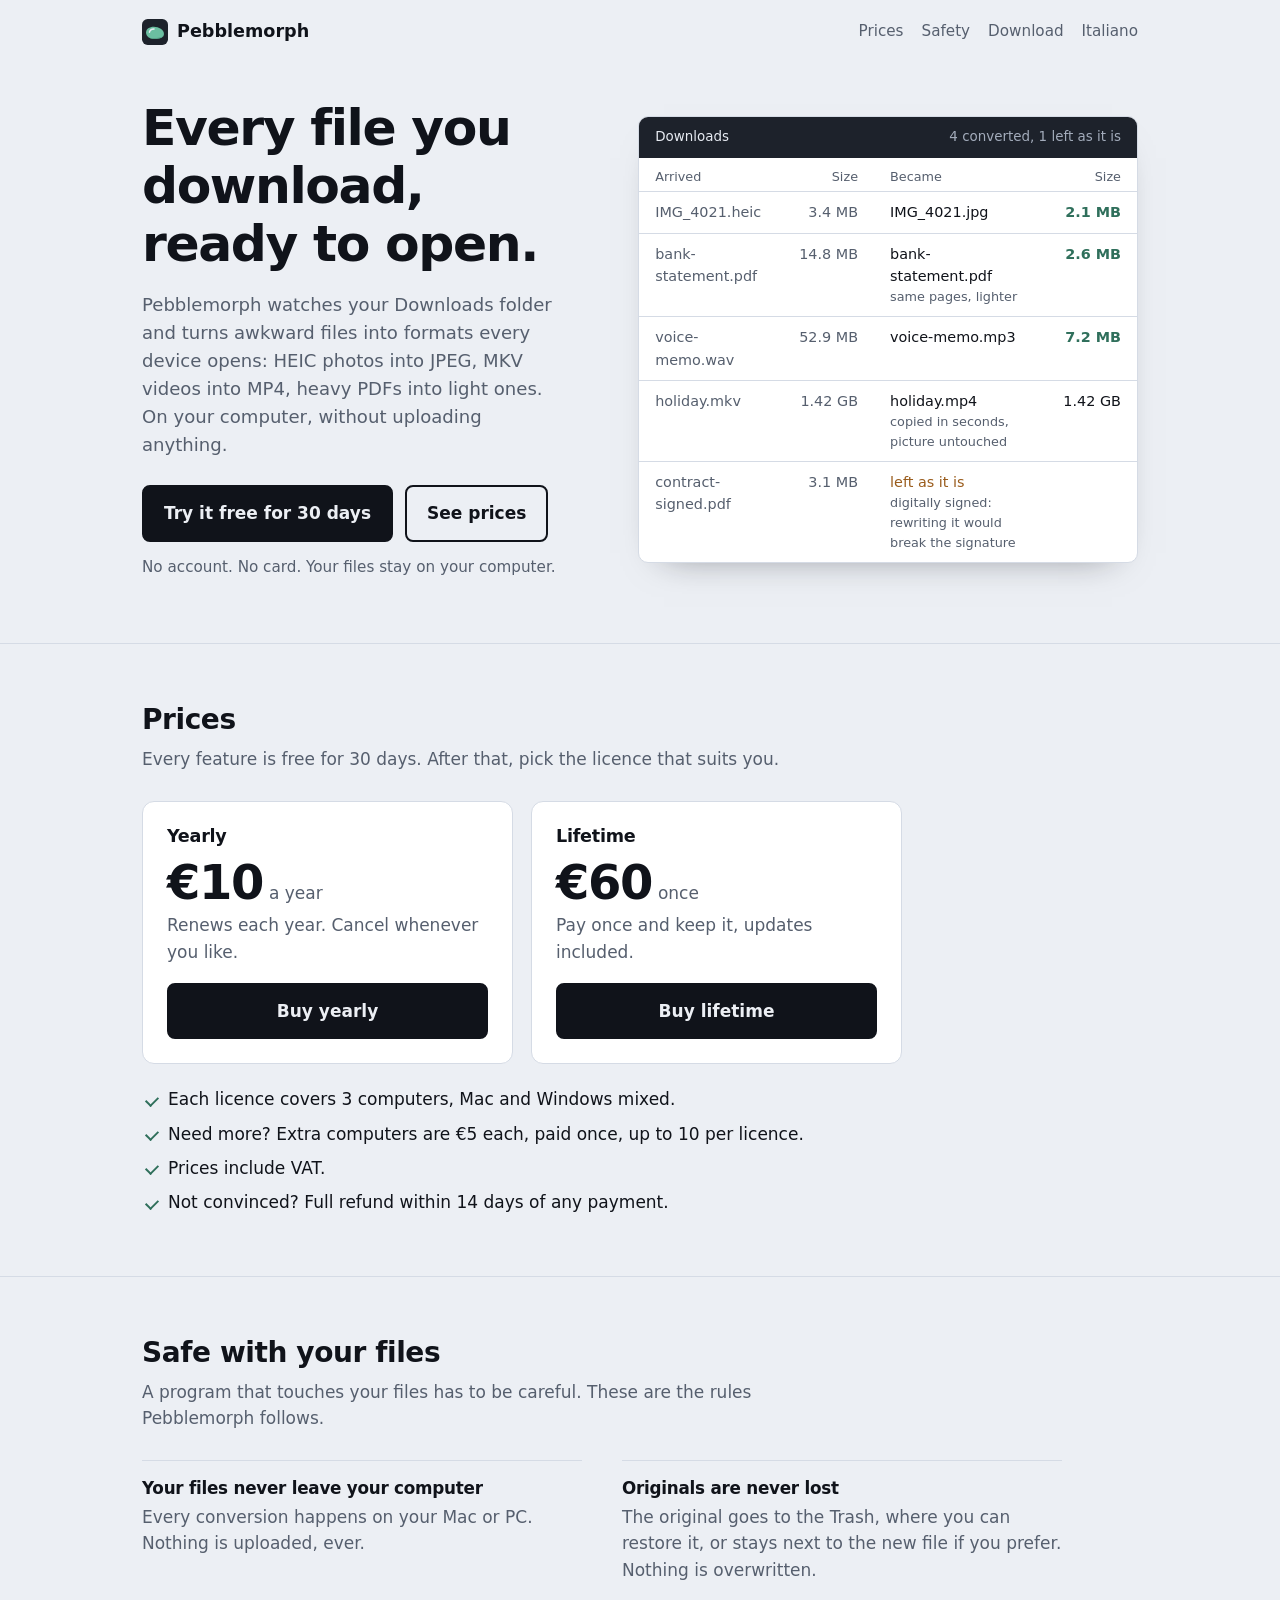
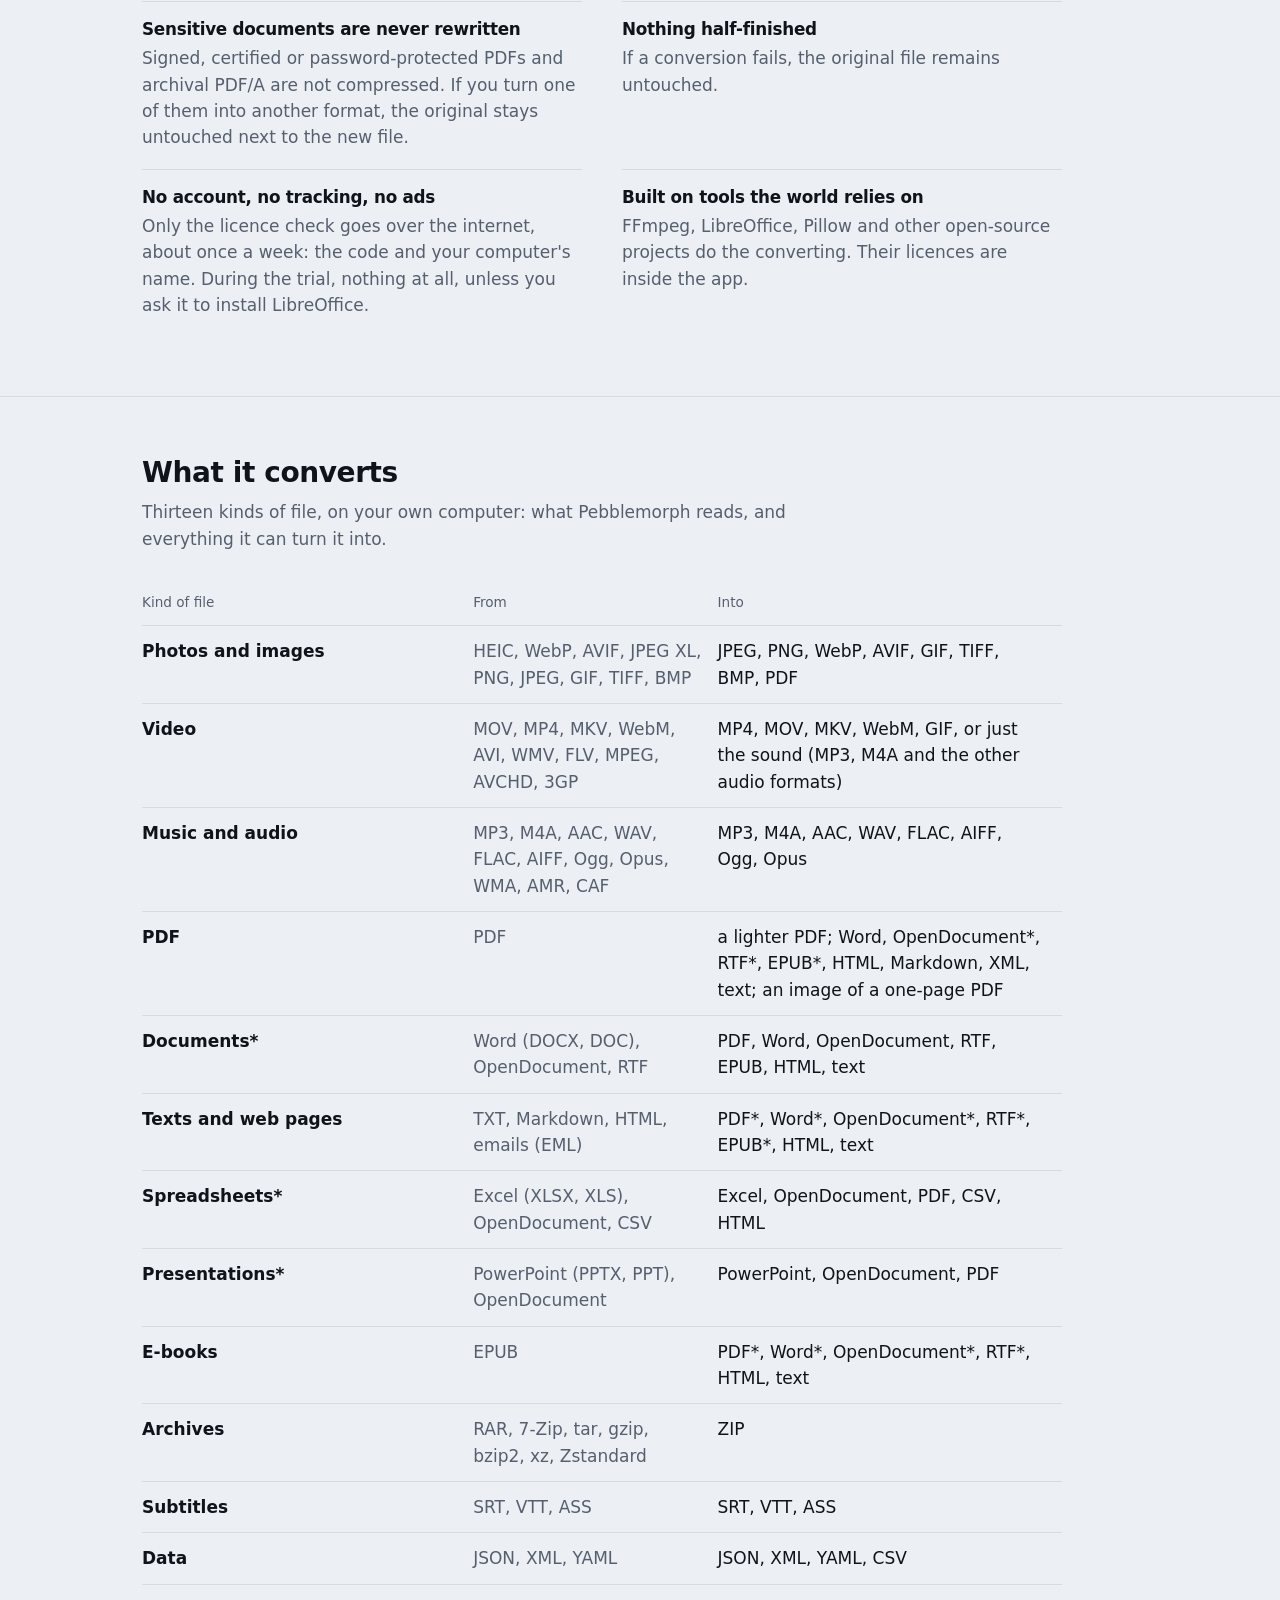
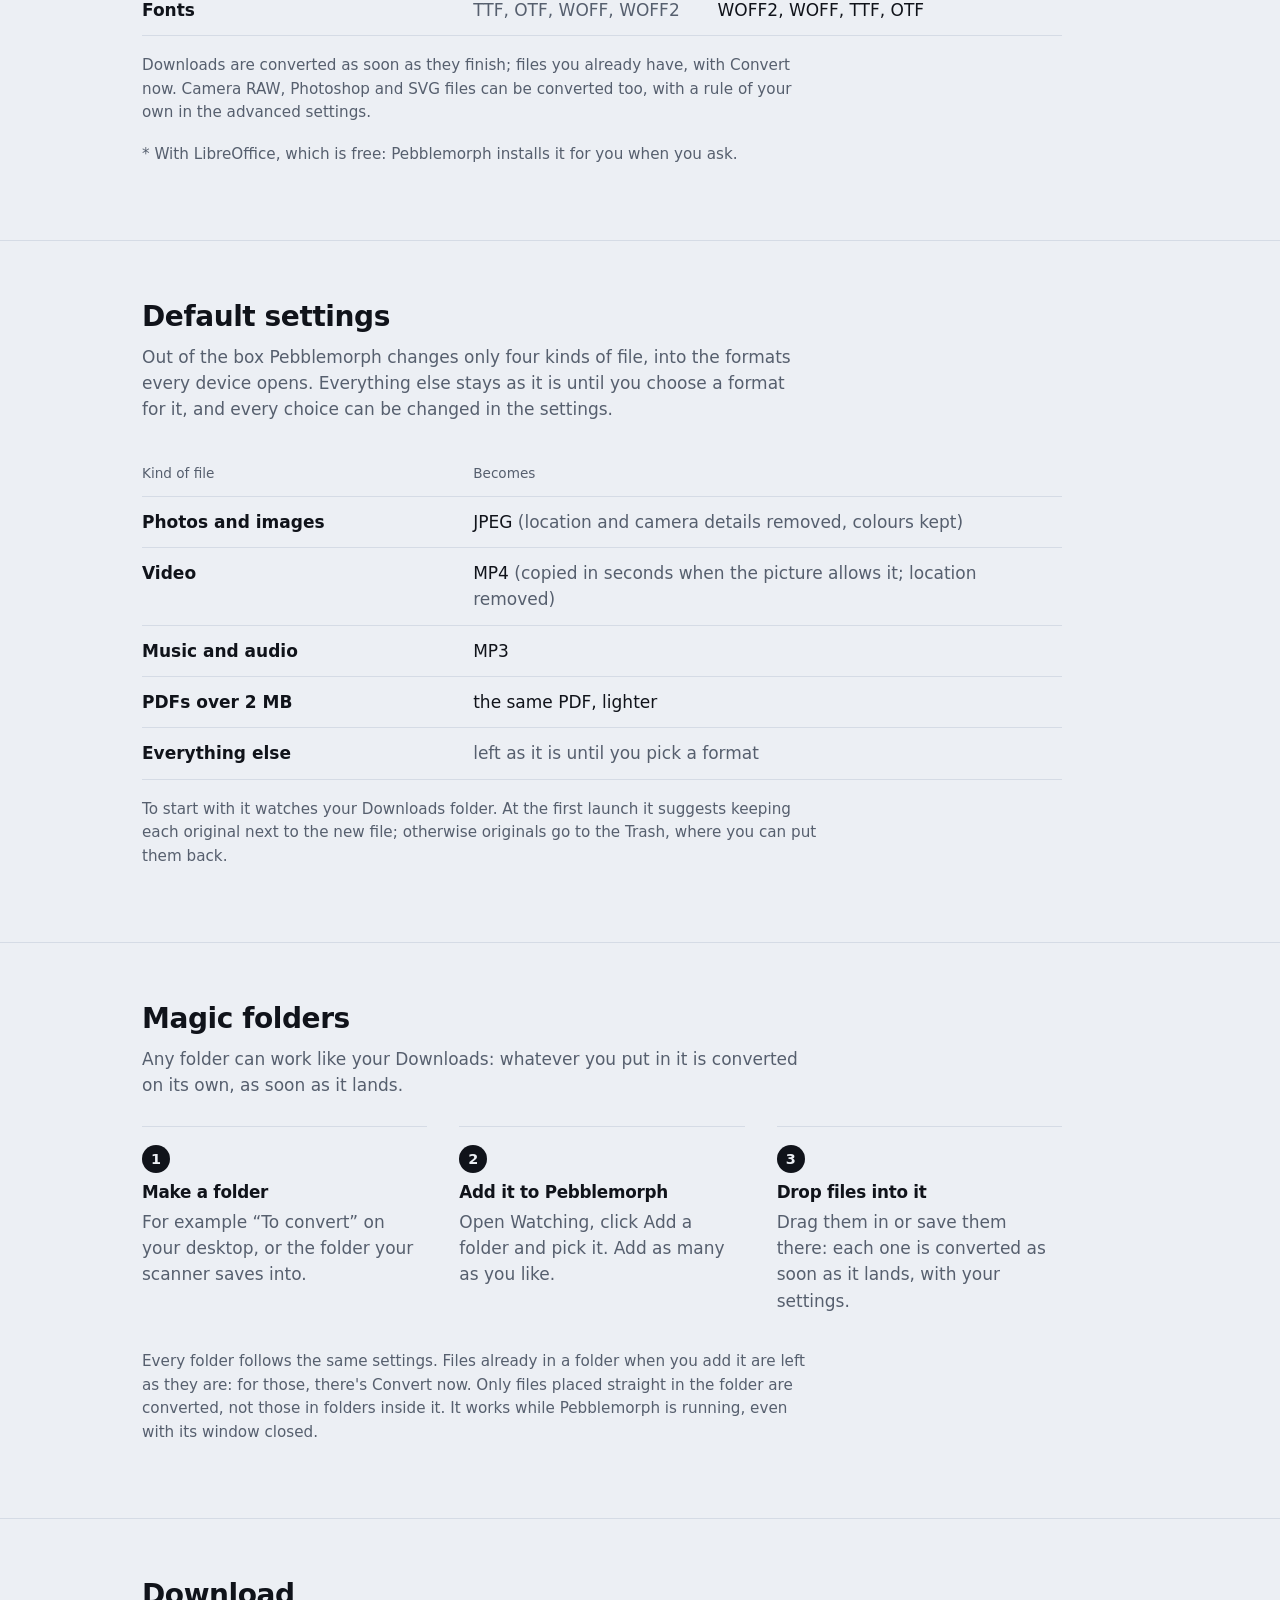
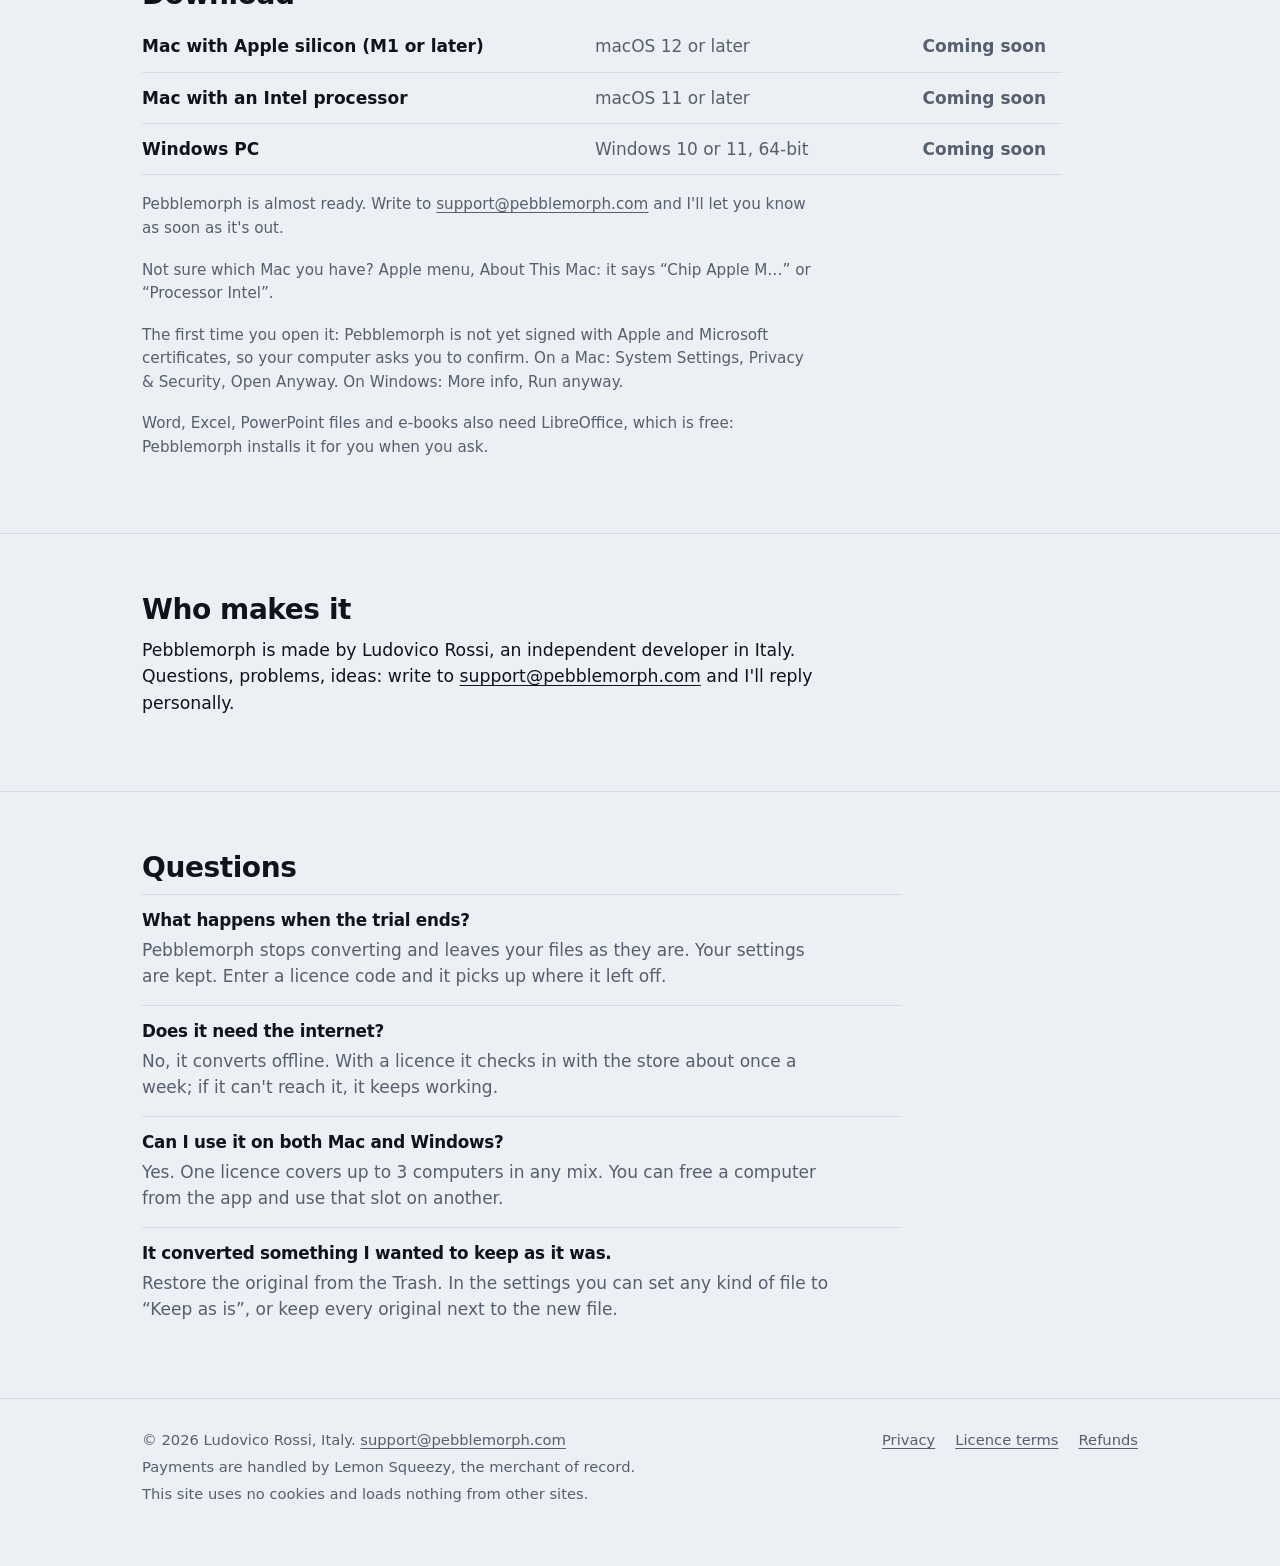
==== index.html @ d3d819fd "fix typos" ====
<!doctype html>
<html lang="en">
<head>
<meta charset="utf-8">
<meta name="viewport" content="width=device-width, initial-scale=1">
<meta http-equiv="Content-Security-Policy" content="default-src 'self'; img-src 'self' data:; style-src 'self'; script-src 'none'; base-uri 'none'; form-action 'none'">
<meta name="referrer" content="no-referrer">
<title>Pebblemorph: every file you download, ready to open</title>
<meta name="description" content="Pebblemorph turns the files in your Downloads folder into formats every device opens, on your own computer. For Mac and Windows. Free for 30 days.">
<link rel="icon" href="favicon.svg" type="image/svg+xml">
<link rel="stylesheet" href="style.css">
</head>
<body>
<header class="wrap top">
  <a class="brand" href="index.html"><svg width="26" height="26" viewBox="0 0 32 32" aria-hidden="true"><rect width="32" height="32" rx="7" fill="#1d222b"/><clipPath id="brand-underside"><path d="M5 16.6C5 12.3 9.1 9.6 14.6 9.6C20.6 9.6 27 13.1 27 18.4C27 22.5 22.1 24.4 15.6 24.4C9.4 24.4 5 21.6 5 16.6Z"/></clipPath><path d="M5 16.6C5 12.3 9.1 9.6 14.6 9.6C20.6 9.6 27 13.1 27 18.4C27 22.5 22.1 24.4 15.6 24.4C9.4 24.4 5 21.6 5 16.6Z" fill="#6bbfa1"/><path d="M3 21.2C9 24.2 21 24.6 29 19.8V27H3Z" fill="#57a88b" clip-path="url(#brand-underside)"/><path d="M9.2 16.2C9.6 13.9 11.7 12.5 14.8 12.3" fill="none" stroke="#e7ebf2" stroke-width="1.9" stroke-linecap="round"/></svg>Pebblemorph</a>
  <nav aria-label="Main">
    <a href="index.html#prices">Prices</a>
    <a class="hide-small" href="index.html#safety">Safety</a>
    <a class="hide-small" href="index.html#download">Download</a>
    <a href="it/index.html" lang="it">Italiano</a>
  </nav>
</header>
<main>
<div class="wrap hero">
  <div>
    <h1>Every file you download, ready to open.</h1>
    <p class="lead">Pebblemorph watches your Downloads folder and turns awkward files into formats every device opens: HEIC photos into JPEG, MKV videos into MP4, heavy PDFs into light ones. On your computer, without uploading anything.</p>
    <div class="actions">
      <a class="btn main" href="#download">Try it free for 30 days</a>
      <a class="btn plain" href="#prices">See prices</a>
    </div>
    <p class="promise">No account. No card. Your files stay on your computer.</p>
  </div>
  <div class="ledger" role="figure" aria-label="Example: the Downloads folder after Pebblemorph">
    <div class="bar"><span>Downloads</span><span>4 converted, 1 left as it is</span></div>
    <table>
      <thead><tr><th>Arrived</th><th class="num before">Size</th><th>Became</th><th class="num">Size</th></tr></thead>
      <tbody>
      <tr><td class="name was">IMG_4021.heic</td><td class="num before was">3.4 MB</td><td class="name after">IMG_4021.jpg</td><td class="num after less">2.1 MB</td></tr>
      <tr><td class="name was">bank-statement.pdf</td><td class="num before was">14.8 MB</td><td class="name after">bank-statement.pdf<span class="why">same pages, lighter</span></td><td class="num after less">2.6 MB</td></tr>
      <tr><td class="name was">voice-memo.wav</td><td class="num before was">52.9 MB</td><td class="name after">voice-memo.mp3</td><td class="num after less">7.2 MB</td></tr>
      <tr><td class="name was">holiday.mkv</td><td class="num before was">1.42 GB</td><td class="name after">holiday.mp4<span class="why">copied in seconds, picture untouched</span></td><td class="num after">1.42 GB</td></tr>
      <tr><td class="name was">contract-signed.pdf</td><td class="num before was">3.1 MB</td><td class="name after kept">left as it is<span class="why">digitally signed: rewriting it would break the signature</span></td><td class="num after">&nbsp;</td></tr>
      </tbody>
    </table>
  </div>
</div>

<section class="block" id="prices">
  <div class="wrap">
    <h2>Prices</h2>
    <p class="intro">Every feature is free for 30 days. After that, pick the licence that suits you.</p>
    <div class="plans">
      <div class="plan">
        <h3>Yearly</h3>
        <p class="price"><strong>€10</strong><span>a year</span></p>
        <p class="what">Renews each year. Cancel whenever you like.</p>
        <a class="btn main" href="#download">Buy yearly</a>
      </div>
      <div class="plan">
        <h3>Lifetime</h3>
        <p class="price"><strong>€60</strong><span>once</span></p>
        <p class="what">Pay once and keep it, updates included.</p>
        <a class="btn main" href="#download">Buy lifetime</a>
      </div>
    </div>
    <ul class="both">
      <li>Each licence covers 3 computers, Mac and Windows mixed.</li>
      <li>Need more? Extra computers are €5 each, paid once, up to 10 per licence.</li>
      <li>Prices include VAT.</li>
      <li>Not convinced? Full refund within 14 days of any payment.</li>
    </ul>
  </div>
</section>

<section class="block" id="safety">
  <div class="wrap">
    <h2>Safe with your files</h2>
    <p class="intro">A program that touches your files has to be careful. These are the rules Pebblemorph follows.</p>
    <div class="facts">
      <div><h3>Your files never leave your computer</h3><p>Every conversion happens on your Mac or PC. Nothing is uploaded, ever.</p></div>
      <div><h3>Originals are never lost</h3><p>The original goes to the Trash, where you can restore it, or stays next to the new file if you prefer. Nothing is overwritten.</p></div>
      <div><h3>Sensitive documents are never rewritten</h3><p>Signed, certified or password-protected PDFs and archival PDF/A are not compressed. If you turn one of them into another format, the original stays untouched next to the new file.</p></div>
      <div><h3>Nothing half-finished</h3><p>If a conversion fails, the original file remains untouched.</p></div>
      <div><h3>No account, no tracking, no ads</h3><p>Only the licence check goes over the internet, about once a week: the code and your computer's name. During the trial, nothing at all, unless you ask it to install LibreOffice.</p></div>
      <div><h3>Built on tools the world relies on</h3><p>FFmpeg, LibreOffice, Pillow and other open-source projects do the converting. Their licences are inside the app.</p></div>
    </div>
  </div>
</section>

<section class="block" id="what">
  <div class="wrap">
    <h2>What it converts</h2>
    <p class="intro">Thirteen kinds of file, on your own computer: what Pebblemorph reads, and everything it can turn it into.</p>
    <table class="table">
      <thead><tr><th>Kind of file</th><th>From</th><th>Into</th></tr></thead>
      <tbody>
        <tr><td>Photos and images</td><td class="soft" data-label="From">HEIC, WebP, AVIF, JPEG XL, PNG, JPEG, GIF, TIFF, BMP</td><td data-label="Into">JPEG, PNG, WebP, AVIF, GIF, TIFF, BMP, PDF</td></tr>
        <tr><td>Video</td><td class="soft" data-label="From">MOV, MP4, MKV, WebM, AVI, WMV, FLV, MPEG, AVCHD, 3GP</td><td data-label="Into">MP4, MOV, MKV, WebM, GIF, or just the sound (MP3, M4A and the other audio formats)</td></tr>
        <tr><td>Music and audio</td><td class="soft" data-label="From">MP3, M4A, AAC, WAV, FLAC, AIFF, Ogg, Opus, WMA, AMR, CAF</td><td data-label="Into">MP3, M4A, AAC, WAV, FLAC, AIFF, Ogg, Opus</td></tr>
        <tr><td>PDF</td><td class="soft" data-label="From">PDF</td><td data-label="Into">a lighter PDF; Word, OpenDocument*, RTF*, EPUB*, HTML, Markdown, XML, text; an image of a one-page PDF</td></tr>
        <tr><td>Documents*</td><td class="soft" data-label="From">Word (DOCX, DOC), OpenDocument, RTF</td><td data-label="Into">PDF, Word, OpenDocument, RTF, EPUB, HTML, text</td></tr>
        <tr><td>Texts and web pages</td><td class="soft" data-label="From">TXT, Markdown, HTML, emails (EML)</td><td data-label="Into">PDF*, Word*, OpenDocument*, RTF*, EPUB*, HTML, text</td></tr>
        <tr><td>Spreadsheets*</td><td class="soft" data-label="From">Excel (XLSX, XLS), OpenDocument, CSV</td><td data-label="Into">Excel, OpenDocument, PDF, CSV, HTML</td></tr>
        <tr><td>Presentations*</td><td class="soft" data-label="From">PowerPoint (PPTX, PPT), OpenDocument</td><td data-label="Into">PowerPoint, OpenDocument, PDF</td></tr>
        <tr><td>E-books</td><td class="soft" data-label="From">EPUB</td><td data-label="Into">PDF*, Word*, OpenDocument*, RTF*, HTML, text</td></tr>
        <tr><td>Archives</td><td class="soft" data-label="From">RAR, 7-Zip, tar, gzip, bzip2, xz, Zstandard</td><td data-label="Into">ZIP</td></tr>
        <tr><td>Subtitles</td><td class="soft" data-label="From">SRT, VTT, ASS</td><td data-label="Into">SRT, VTT, ASS</td></tr>
        <tr><td>Data</td><td class="soft" data-label="From">JSON, XML, YAML</td><td data-label="Into">JSON, XML, YAML, CSV</td></tr>
        <tr><td>Fonts</td><td class="soft" data-label="From">TTF, OTF, WOFF, WOFF2</td><td data-label="Into">WOFF2, WOFF, TTF, OTF</td></tr>
      </tbody>
    </table>
    <p class="note">Downloads are converted as soon as they finish; files you already have, with Convert now. Camera RAW, Photoshop and SVG files can be converted too, with a rule of your own in the advanced settings.</p>
    <p class="note">* With LibreOffice, which is free: Pebblemorph installs it for you when you ask.</p>
  </div>
</section>

<section class="block" id="defaults">
  <div class="wrap">
    <h2>Default settings</h2>
    <p class="intro">Out of the box Pebblemorph changes only four kinds of file, into the formats every device opens. Everything else stays as it is until you choose a format for it, and every choice can be changed in the settings.</p>
    <table class="table">
      <thead><tr><th>Kind of file</th><th>Becomes</th></tr></thead>
      <tbody>
        <tr><td>Photos and images</td><td data-label="Becomes">JPEG <span class="soft">(location and camera details removed, colours kept)</span></td></tr>
        <tr><td>Video</td><td data-label="Becomes">MP4 <span class="soft">(copied in seconds when the picture allows it; location removed)</span></td></tr>
        <tr><td>Music and audio</td><td data-label="Becomes">MP3</td></tr>
        <tr><td>PDFs over 2 MB</td><td data-label="Becomes">the same PDF, lighter</td></tr>
        <tr><td>Everything else</td><td data-label="Becomes"><span class="soft">left as it is until you pick a format</span></td></tr>
      </tbody>
    </table>
    <p class="note">To start with it watches your Downloads folder. At the first launch it suggests keeping each original next to the new file; otherwise originals go to the Trash, where you can put them back.</p>
  </div>
</section>

<section class="block" id="magic">
  <div class="wrap">
    <h2>Magic folders</h2>
    <p class="intro">Any folder can work like your Downloads: whatever you put in it is converted on its own, as soon as it lands.</p>
    <ol class="steps">
      <li><h3>Make a folder</h3><p>For example “To convert” on your desktop, or the folder your scanner saves into.</p></li>
      <li><h3>Add it to Pebblemorph</h3><p>Open Watching, click Add a folder and pick it. Add as many as you like.</p></li>
      <li><h3>Drop files into it</h3><p>Drag them in or save them there: each one is converted as soon as it lands, with your settings.</p></li>
    </ol>
    <p class="note">Every folder follows the same settings. Files already in a folder when you add it are left as they are: for those, there's Convert now. Only files placed straight in the folder are converted, not those in folders inside it. It works while Pebblemorph is running, even with its window closed.</p>
  </div>
</section>

<section class="block" id="download">
  <div class="wrap">
    <h2>Download</h2>
    <table class="table downloads">
      <tbody>
        <tr><td>Mac with Apple silicon (M1 or later)</td><td class="soft">macOS 12 or later</td><td class="get"><span class="soon">Coming soon</span></td></tr>
        <tr><td>Mac with an Intel processor</td><td class="soft">macOS 11 or later</td><td class="get"><span class="soon">Coming soon</span></td></tr>
        <tr><td>Windows PC</td><td class="soft">Windows 10 or 11, 64-bit</td><td class="get"><span class="soon">Coming soon</span></td></tr>
      </tbody>
    </table>
    <p class="note soon-note">Pebblemorph is almost ready. Write to <a href="mailto:support@pebblemorph.com">support@pebblemorph.com</a> and I'll let you know as soon as it's out.</p>
    <p class="note">Not sure which Mac you have? Apple menu, About This Mac: it says “Chip Apple M…” or “Processor Intel”.</p>
    <p class="note">The first time you open it: Pebblemorph is not yet signed with Apple and Microsoft certificates, so your computer asks you to confirm. On a Mac: System Settings, Privacy & Security, Open Anyway. On Windows: More info, Run anyway.</p>
    <p class="note">Word, Excel, PowerPoint files and e-books also need LibreOffice, which is free: Pebblemorph installs it for you when you ask.</p>
  </div>
</section>

<section class="block" id="who">
  <div class="wrap">
    <h2>Who makes it</h2>
    <p class="person">Pebblemorph is made by Ludovico Rossi, an independent developer in Italy. Questions, problems, ideas: write to <a href="mailto:support@pebblemorph.com">support@pebblemorph.com</a> and I'll reply personally.</p>
  </div>
</section>

<section class="block" id="faq">
  <div class="wrap">
    <h2>Questions</h2>
    <div class="faq">
      <div><h3>What happens when the trial ends?</h3><p>Pebblemorph stops converting and leaves your files as they are. Your settings are kept. Enter a licence code and it picks up where it left off.</p></div>
      <div><h3>Does it need the internet?</h3><p>No, it converts offline. With a licence it checks in with the store about once a week; if it can't reach it, it keeps working.</p></div>
      <div><h3>Can I use it on both Mac and Windows?</h3><p>Yes. One licence covers up to 3 computers in any mix. You can free a computer from the app and use that slot on another.</p></div>
      <div><h3>It converted something I wanted to keep as it was.</h3><p>Restore the original from the Trash. In the settings you can set any kind of file to “Keep as is”, or keep every original next to the new file.</p></div>
    </div>
  </div>
</section>
</main>
<footer>
  <div class="wrap">
    <div>
      <p>© 2026 Ludovico Rossi, Italy. <a href="mailto:support@pebblemorph.com">support@pebblemorph.com</a></p>
      <p>Payments are handled by Lemon Squeezy, the merchant of record.</p>
      <p>This site uses no cookies and loads nothing from other sites.</p>
    </div>
    <nav aria-label="Legal">
      <a href="privacy.html">Privacy</a>
      <a href="terms.html">Licence terms</a>
      <a href="refunds.html">Refunds</a>
    </nav>
  </div>
</footer>
</body>
</html>
---- style.css ----
/* Pebblemorph's site. Plain on purpose: what it does, what it costs, why it
   is safe. One thing shows instead of telling: the Downloads folder after
   Pebblemorph has been through it, file by file, with the weights.
   Nothing is loaded from elsewhere: system fonts, no scripts, no cookies. */

:root {
  --paper:   #eceff4;
  --surface: #ffffff;
  --rail:    #1d222b;
  --ink:     #10131a;
  --soft:    #565f6e;
  --line:    #d5dbe5;
  --green:   #2f6f5b;
  --amber:   #9a5c1c;
  color-scheme: light dark;
}
@media (prefers-color-scheme: dark) {
  :root {
    --paper:   #14171d;
    --surface: #1b1f27;
    --rail:    #0e1116;
    --ink:     #e7ebf2;
    --soft:    #a3acbb;
    --line:    #2c333e;
    --green:   #6bbfa1;
    --amber:   #d8a35f;
  }
}

* { box-sizing: border-box; }
html { -webkit-text-size-adjust: 100%; scroll-behavior: smooth; }
@media (prefers-reduced-motion: reduce) { html { scroll-behavior: auto; } }

body {
  margin: 0;
  background: var(--paper);
  color: var(--ink);
  font: 17px/1.55 system-ui, -apple-system, "Segoe UI", Roboto, "Helvetica Neue", Arial, sans-serif;
  font-variant-numeric: tabular-nums;
}
a { color: inherit; text-underline-offset: 0.18em; }
a:focus-visible, summary:focus-visible { outline: 3px solid var(--green); outline-offset: 3px; border-radius: 4px; }
p { margin: 0 0 14px; }
h1, h2, h3 { line-height: 1.15; letter-spacing: -0.015em; }

.wrap { max-width: 1040px; margin: 0 auto; padding: 0 22px; }

/* ---------------------------------------------------------------- top */
.top { display: flex; align-items: center; justify-content: space-between; gap: 16px; padding-top: 18px; padding-bottom: 18px; }
.brand { display: flex; align-items: center; gap: 9px; font-weight: 700; font-size: 1.1rem; text-decoration: none; }
.brand svg { flex: none; }
.top nav { display: flex; gap: 18px; font-size: 0.95rem; color: var(--soft); }
.top nav a { text-decoration: none; }
.top nav a:hover { color: var(--ink); text-decoration: underline; }

/* --------------------------------------------------------------- hero */
.hero { display: grid; gap: 44px; align-items: center;
        grid-template-columns: minmax(0, 0.95fr) minmax(0, 1.05fr); padding-top: 36px; padding-bottom: 64px; }
.hero h1 { font-size: 2.3rem; font-size: clamp(2.1rem, 4.4vw, 3.15rem); font-weight: 750; letter-spacing: -0.028em; margin: 0 0 18px; }
.lead { font-size: 1.13rem; color: var(--soft); max-width: 36ch; }
.actions { display: flex; flex-wrap: wrap; gap: 12px; margin: 26px 0 14px; }
.btn { display: inline-block; padding: 13px 20px; border-radius: 8px; font-weight: 600; text-decoration: none;
       border: 2px solid var(--ink); }
.btn.main { background: var(--ink); color: var(--paper); }
.btn.main:hover { background: var(--green); border-color: var(--green); }
.btn.plain:hover { background: var(--surface); }
@media (prefers-color-scheme: dark) { .btn.main:hover { color: #0e1116; } }
.promise { color: var(--soft); font-size: 0.95rem; margin: 0; }

/* The Downloads folder after Pebblemorph: what arrived, what it became. */
.ledger { background: var(--surface); border: 1px solid var(--line); border-radius: 10px; overflow: hidden;
          font-size: 0.9rem; box-shadow: 0 16px 36px -26px rgba(16, 19, 26, 0.55); }
.ledger .bar { background: var(--rail); color: #e7ebf2; padding: 10px 16px; display: flex;
               justify-content: space-between; gap: 12px; font-size: 0.84rem; }
.ledger .bar span + span { color: #a3acbb; }
.ledger table { width: 100%; border-collapse: collapse; }
.ledger th { text-align: left; font-weight: 500; color: var(--soft); padding: 9px 16px 5px; font-size: 0.8rem; }
.ledger td { padding: 9px 16px; border-top: 1px solid var(--line); vertical-align: top; }
.ledger .num { text-align: right; white-space: nowrap; }
.ledger .name { overflow-wrap: break-word; }
.ledger .was { color: var(--soft); }
.ledger .less { color: var(--green); font-weight: 600; }
.ledger .kept { color: var(--amber); }
.ledger .why { display: block; color: var(--soft); font-size: 0.8rem; }
@media (prefers-reduced-motion: no-preference) {
  .ledger tbody .after { animation: arrive 0.45s ease-out both; }
  .ledger tbody tr:nth-child(2) .after { animation-delay: 0.2s; }
  .ledger tbody tr:nth-child(3) .after { animation-delay: 0.4s; }
  .ledger tbody tr:nth-child(4) .after { animation-delay: 0.6s; }
  .ledger tbody tr:nth-child(5) .after { animation-delay: 0.8s; }
}
@keyframes arrive { from { opacity: 0; } to { opacity: 1; } }

/* ----------------------------------------------------------- sections */
.block { padding: 60px 0; border-top: 1px solid var(--line); }
.block h2 { font-size: 1.75rem; margin: 0 0 10px; }
.block .intro { color: var(--soft); max-width: 62ch; margin-bottom: 28px; }

/* Prices: the two numbers are the biggest type after the headline. */
.plans { display: grid; grid-template-columns: repeat(2, minmax(0, 1fr)); gap: 18px; max-width: 760px; }
.plan { background: var(--surface); border: 1px solid var(--line); border-radius: 12px; padding: 24px; }
.plan h3 { font-size: 1.1rem; margin: 0 0 12px; }
.price { margin: 0 0 6px; }
.price strong { white-space: nowrap; font-size: 3rem; font-weight: 750; letter-spacing: -0.03em; line-height: 1; }
.price span { color: var(--soft); margin-left: 6px; }
.plan .what { color: var(--soft); min-height: 3.1em; margin-bottom: 18px; }
.plan .btn { width: 100%; text-align: center; }
.both { max-width: 760px; margin: 22px 0 0; padding: 0; list-style: none; display: grid; gap: 8px; }
.both li { padding-left: 26px; position: relative; }
.both li::before { content: ""; position: absolute; left: 4px; top: 0.55em; width: 10px; height: 6px;
                   border-left: 2px solid var(--green); border-bottom: 2px solid var(--green); transform: rotate(-45deg); }

/* Safety: six plain statements, two columns where there is room. */
.facts { display: grid; grid-template-columns: repeat(2, minmax(0, 1fr)); gap: 0 40px; max-width: 920px; }
.facts div { padding: 18px 0; border-top: 1px solid var(--line); }
.facts h3 { font-size: 1.05rem; margin: 0 0 6px; }
.facts p { color: var(--soft); margin: 0; }

.table { width: 100%; max-width: 920px; border-collapse: collapse; }
.table th, .table td { text-align: left; padding: 12px 16px 12px 0; border-bottom: 1px solid var(--line); vertical-align: top; }
.table thead th { font-size: 0.85rem; font-weight: 500; color: var(--soft); }
.table td:first-child { font-weight: 600; }
.table th:first-child { width: 36%; }
.table .soft { color: var(--soft); }
.table td.get { text-align: right; white-space: nowrap; font-weight: 400; }
.table.downloads td { vertical-align: middle; }
.table .get .btn { padding: 8px 16px; }
.table .soon { color: var(--soft); font-weight: 600; }
.soon-note { color: var(--ink); font-weight: 500; }
.note { color: var(--soft); font-size: 0.95rem; max-width: 70ch; margin-top: 18px; }

/* Magic folders: three numbered steps side by side, one under the other on a phone. */
.steps { display: grid; grid-template-columns: repeat(3, minmax(0, 1fr)); gap: 0 32px; max-width: 920px;
         margin: 0; padding: 0; list-style: none; counter-reset: step; }
.steps li { counter-increment: step; padding: 18px 0; border-top: 1px solid var(--line); }
.steps li::before { content: counter(step); display: grid; place-items: center; width: 28px; height: 28px;
                    margin-bottom: 10px; border-radius: 50%; background: var(--ink); color: var(--paper);
                    font-weight: 700; font-size: 0.9rem; }
.steps h3 { font-size: 1.05rem; margin: 0 0 6px; }
.steps p { color: var(--soft); margin: 0; }

.faq { max-width: 760px; }
.faq div { border-top: 1px solid var(--line); padding: 16px 0; }
.faq h3 { font-size: 1.05rem; margin: 0 0 6px; }
.faq p { color: var(--soft); margin: 0; max-width: 64ch; }

.person { max-width: 64ch; font-size: 1.08rem; }

/* --------------------------------------------------------------- foot */
footer { border-top: 1px solid var(--line); padding: 30px 0 56px; color: var(--soft); font-size: 0.92rem; }
footer .wrap { display: flex; flex-wrap: wrap; gap: 14px 32px; justify-content: space-between; }
footer nav { display: flex; flex-wrap: wrap; gap: 8px 20px; }
footer p { margin: 0 0 4px; }

/* Legal pages */
.prose { padding-top: 20px; padding-bottom: 60px; }
.prose > * { max-width: 760px; }
.prose h1 { font-size: 2.1rem; margin: 6px 0 6px; }
.prose h2 { font-size: 1.3rem; margin: 34px 0 10px; }
.prose h3 { font-size: 1.05rem; margin: 22px 0 6px; }
.prose .updated { color: var(--soft); margin-bottom: 24px; }
code { font-size: 0.92em; background: var(--surface); padding: 1px 5px; border-radius: 4px; border: 1px solid var(--line); }

@media (max-width: 860px) {
  .hero { grid-template-columns: 1fr; gap: 32px; padding-top: 12px; }
  .facts { grid-template-columns: 1fr; }
  .steps { grid-template-columns: 1fr; }
}
@media (max-width: 600px) {
  body { font-size: 16px; }
  .top nav a.hide-small { display: none; }
  .plans { grid-template-columns: 1fr; }
  .plan .what { min-height: 0; }
  .ledger .num.before, .ledger th.before { display: none; }
  .ledger td, .ledger th { padding-left: 12px; padding-right: 12px; }
  .table thead { display: none; }
  .table tr { display: block; border-bottom: 1px solid var(--line); padding: 10px 0; }
  .table td { display: block; border: 0; padding: 2px 0; }
  .table td[data-label]::before { content: attr(data-label) ": "; color: var(--soft); font-weight: 400; }
  .table td.get { text-align: left; padding-top: 10px; }
  .block { padding: 48px 0; }
}
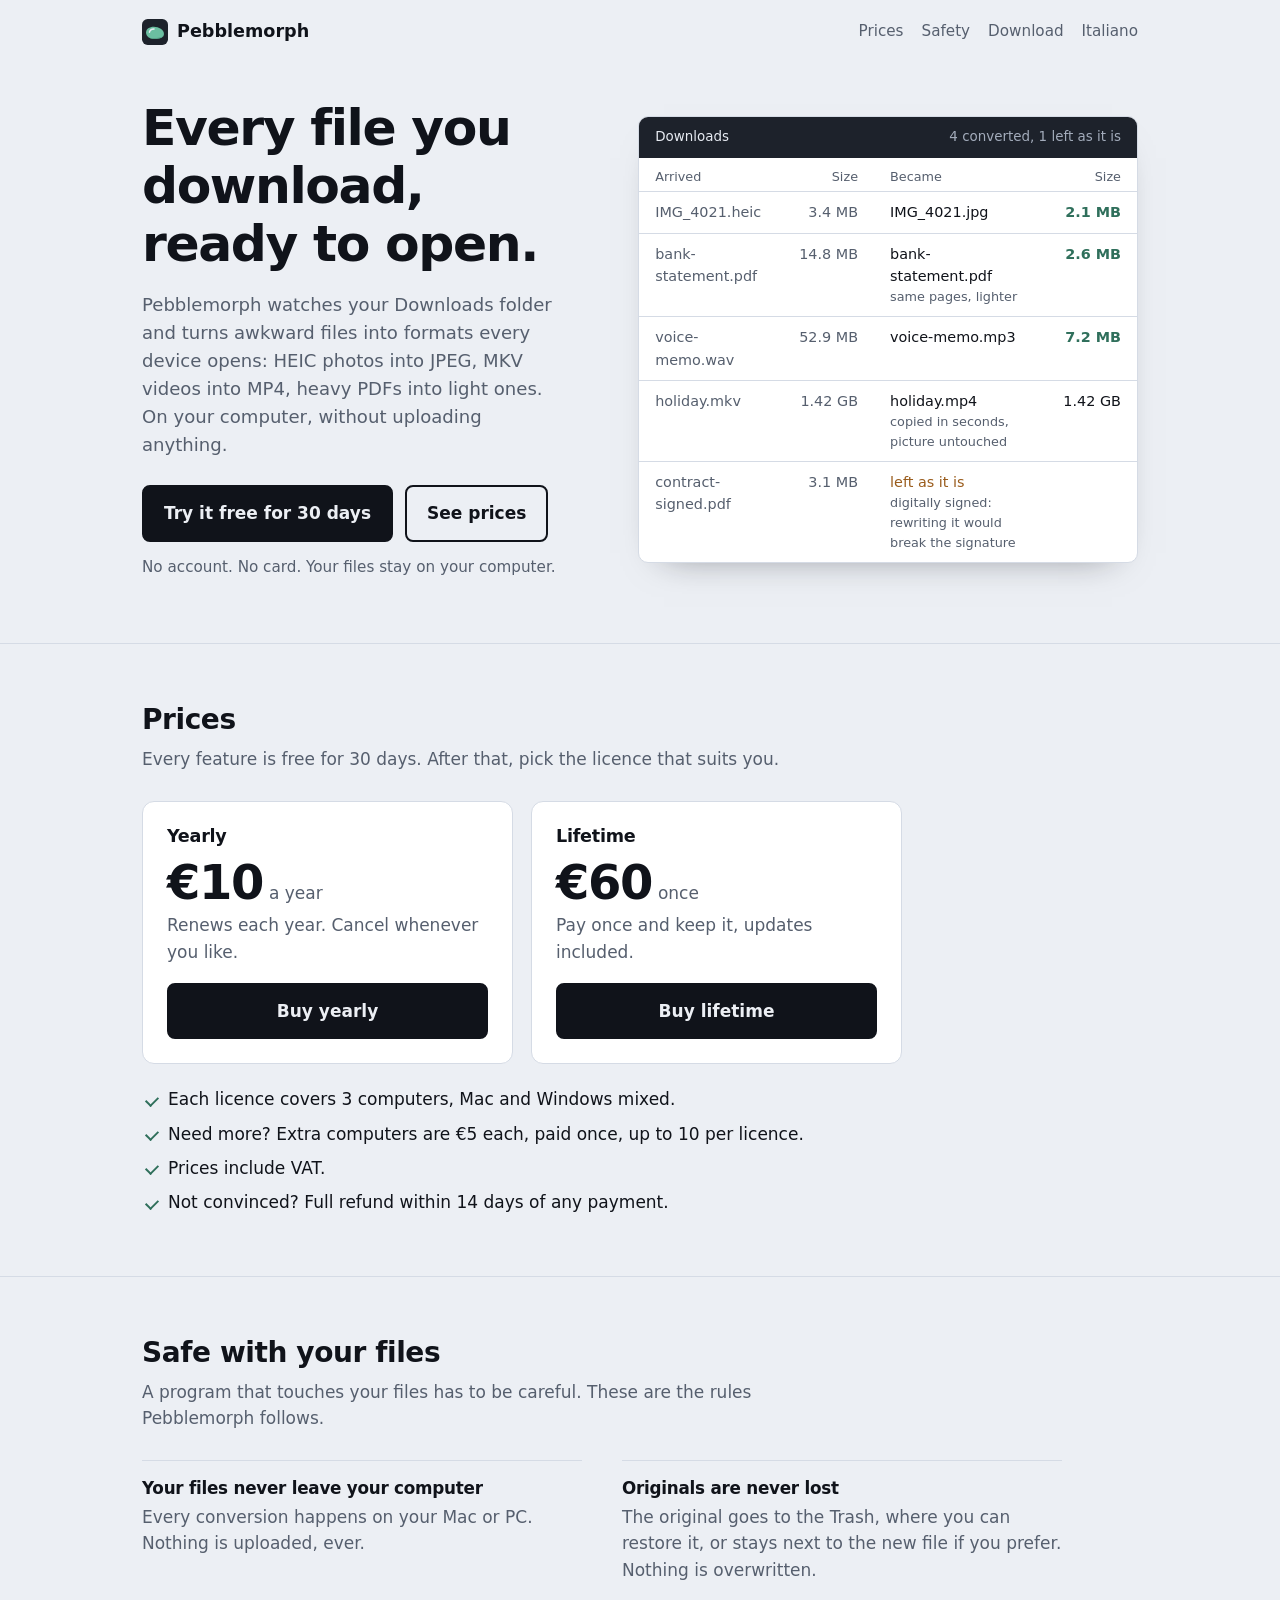
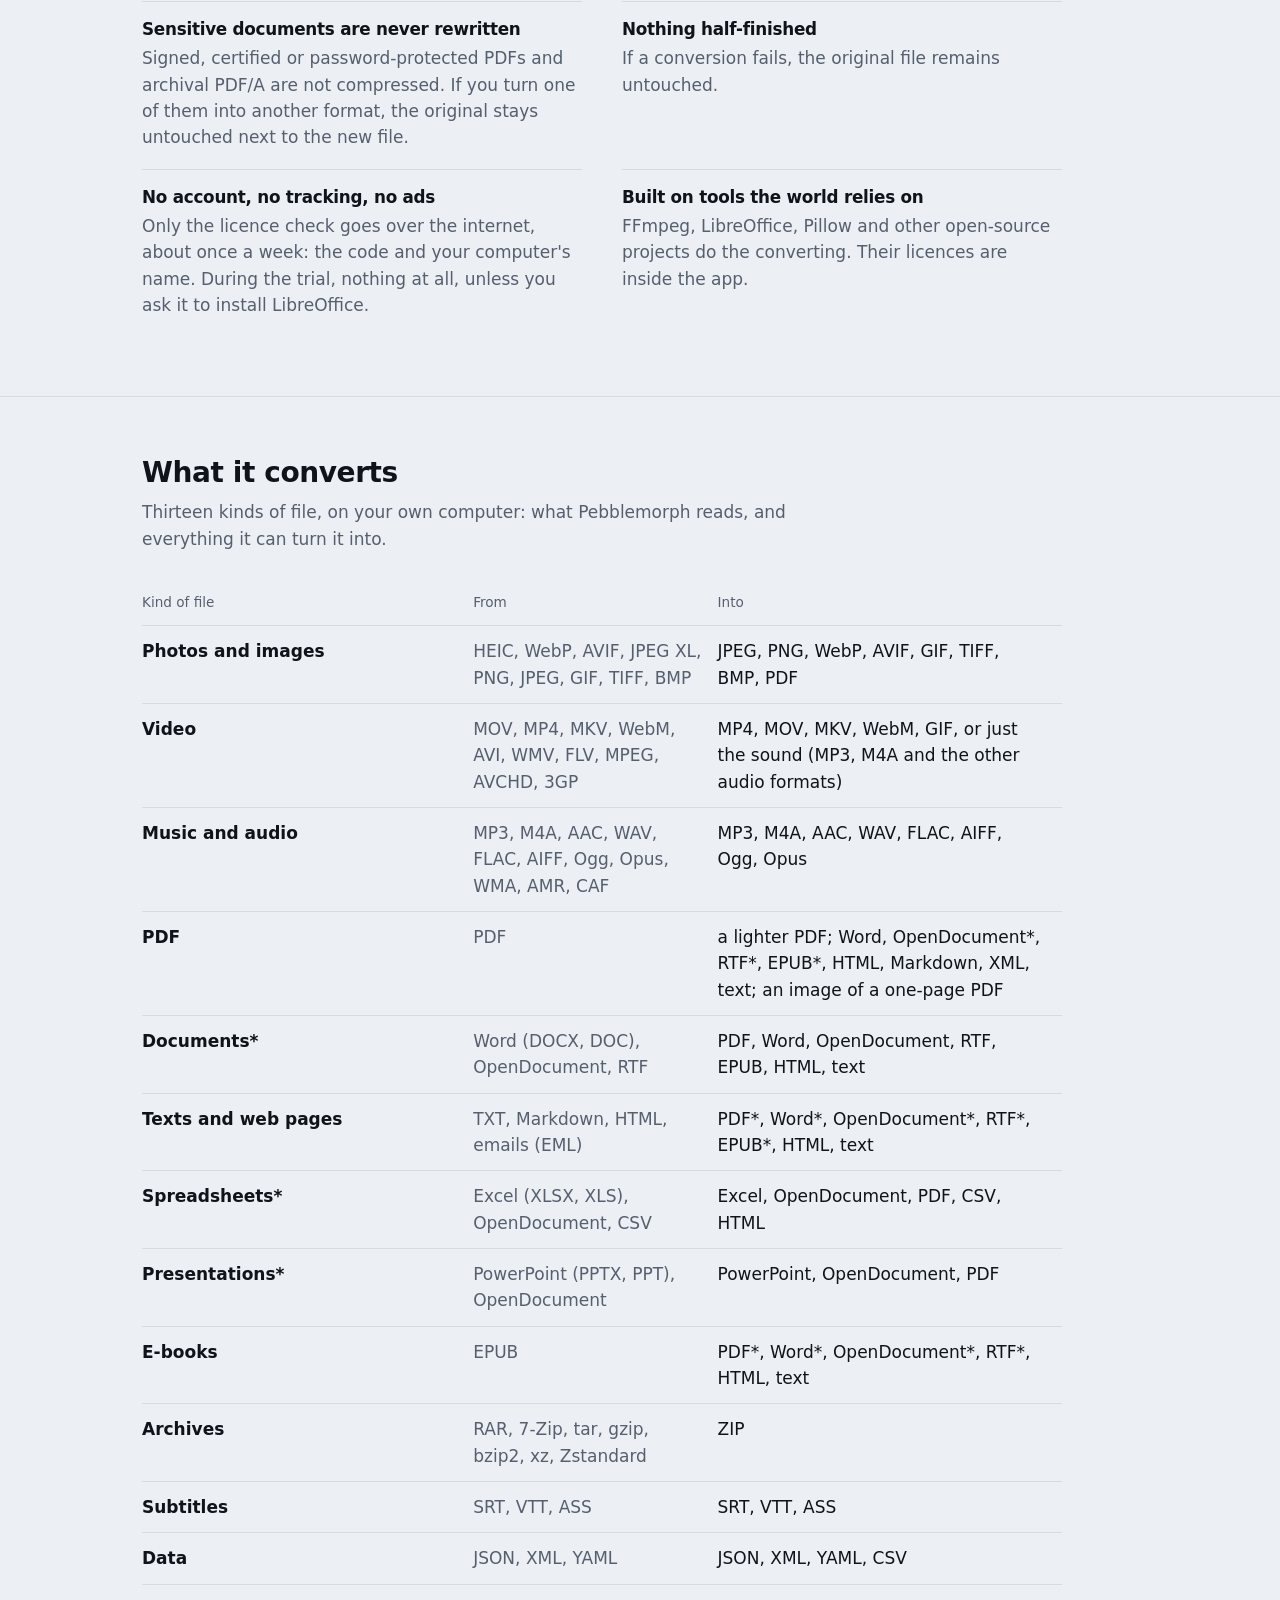
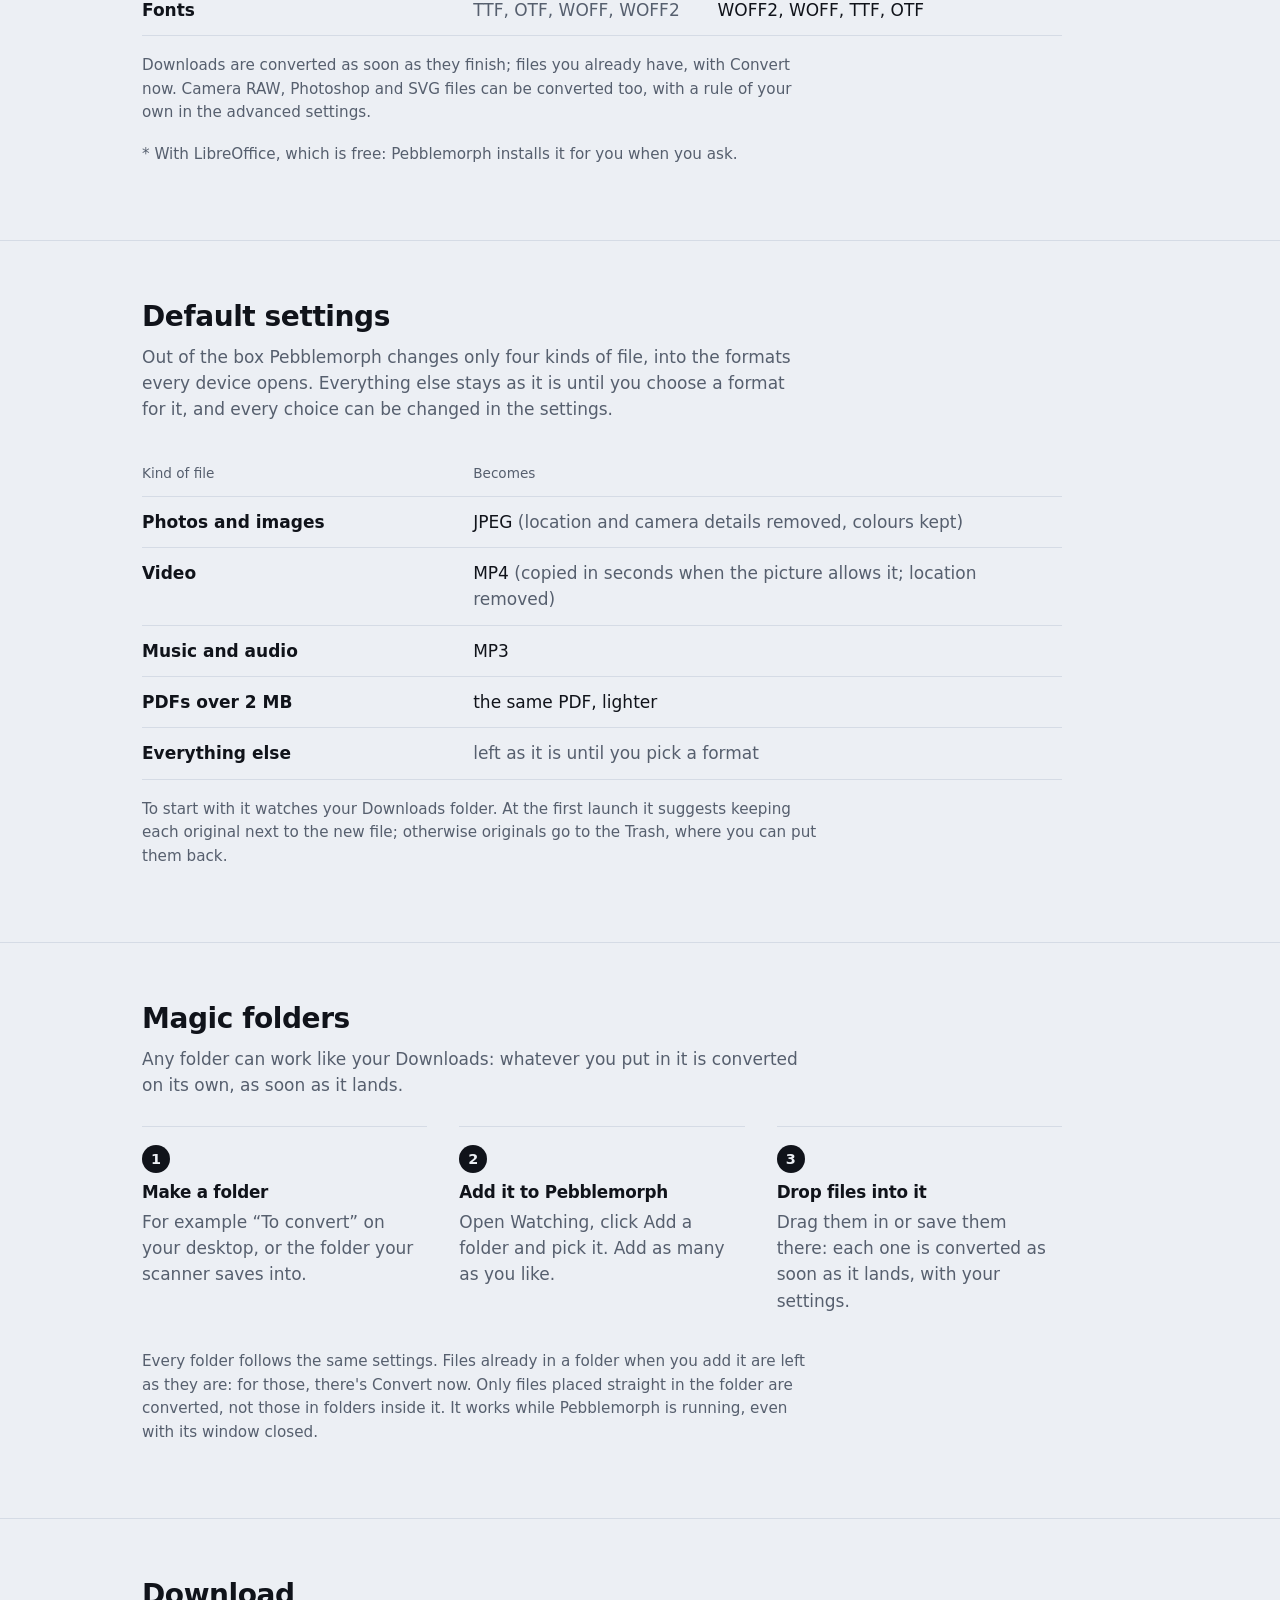
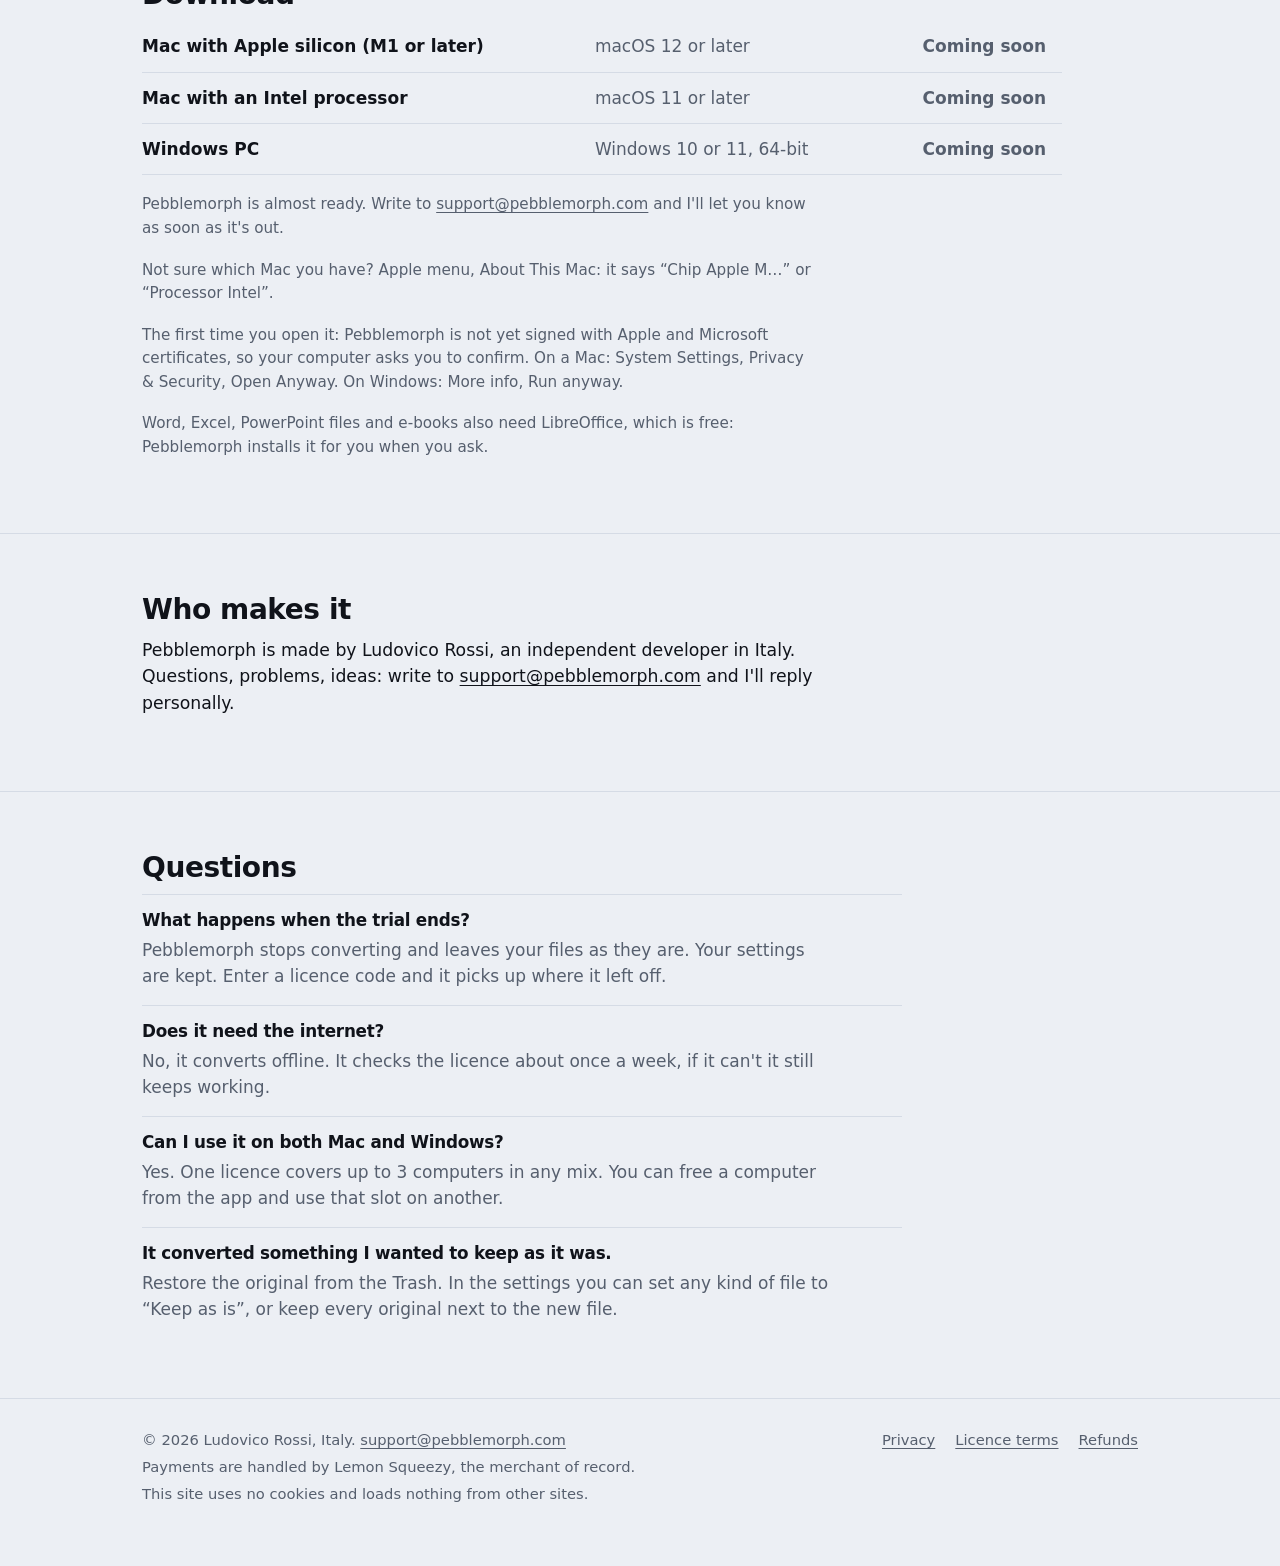
==== commit f937c533: "last fixes" ====
--- a/index.html
+++ b/index.html
@@ -175,7 +175,7 @@
     <h2>Questions</h2>
     <div class="faq">
       <div><h3>What happens when the trial ends?</h3><p>Pebblemorph stops converting and leaves your files as they are. Your settings are kept. Enter a licence code and it picks up where it left off.</p></div>
-      <div><h3>Does it need the internet?</h3><p>No, it converts offline. With a licence it checks in with the store about once a week; if it can't reach it, it keeps working.</p></div>
+      <div><h3>Does it need the internet?</h3><p>No, it converts offline. It checks the licence about once a week, if it can't it still keeps working.</p></div>
       <div><h3>Can I use it on both Mac and Windows?</h3><p>Yes. One licence covers up to 3 computers in any mix. You can free a computer from the app and use that slot on another.</p></div>
       <div><h3>It converted something I wanted to keep as it was.</h3><p>Restore the original from the Trash. In the settings you can set any kind of file to “Keep as is”, or keep every original next to the new file.</p></div>
     </div>
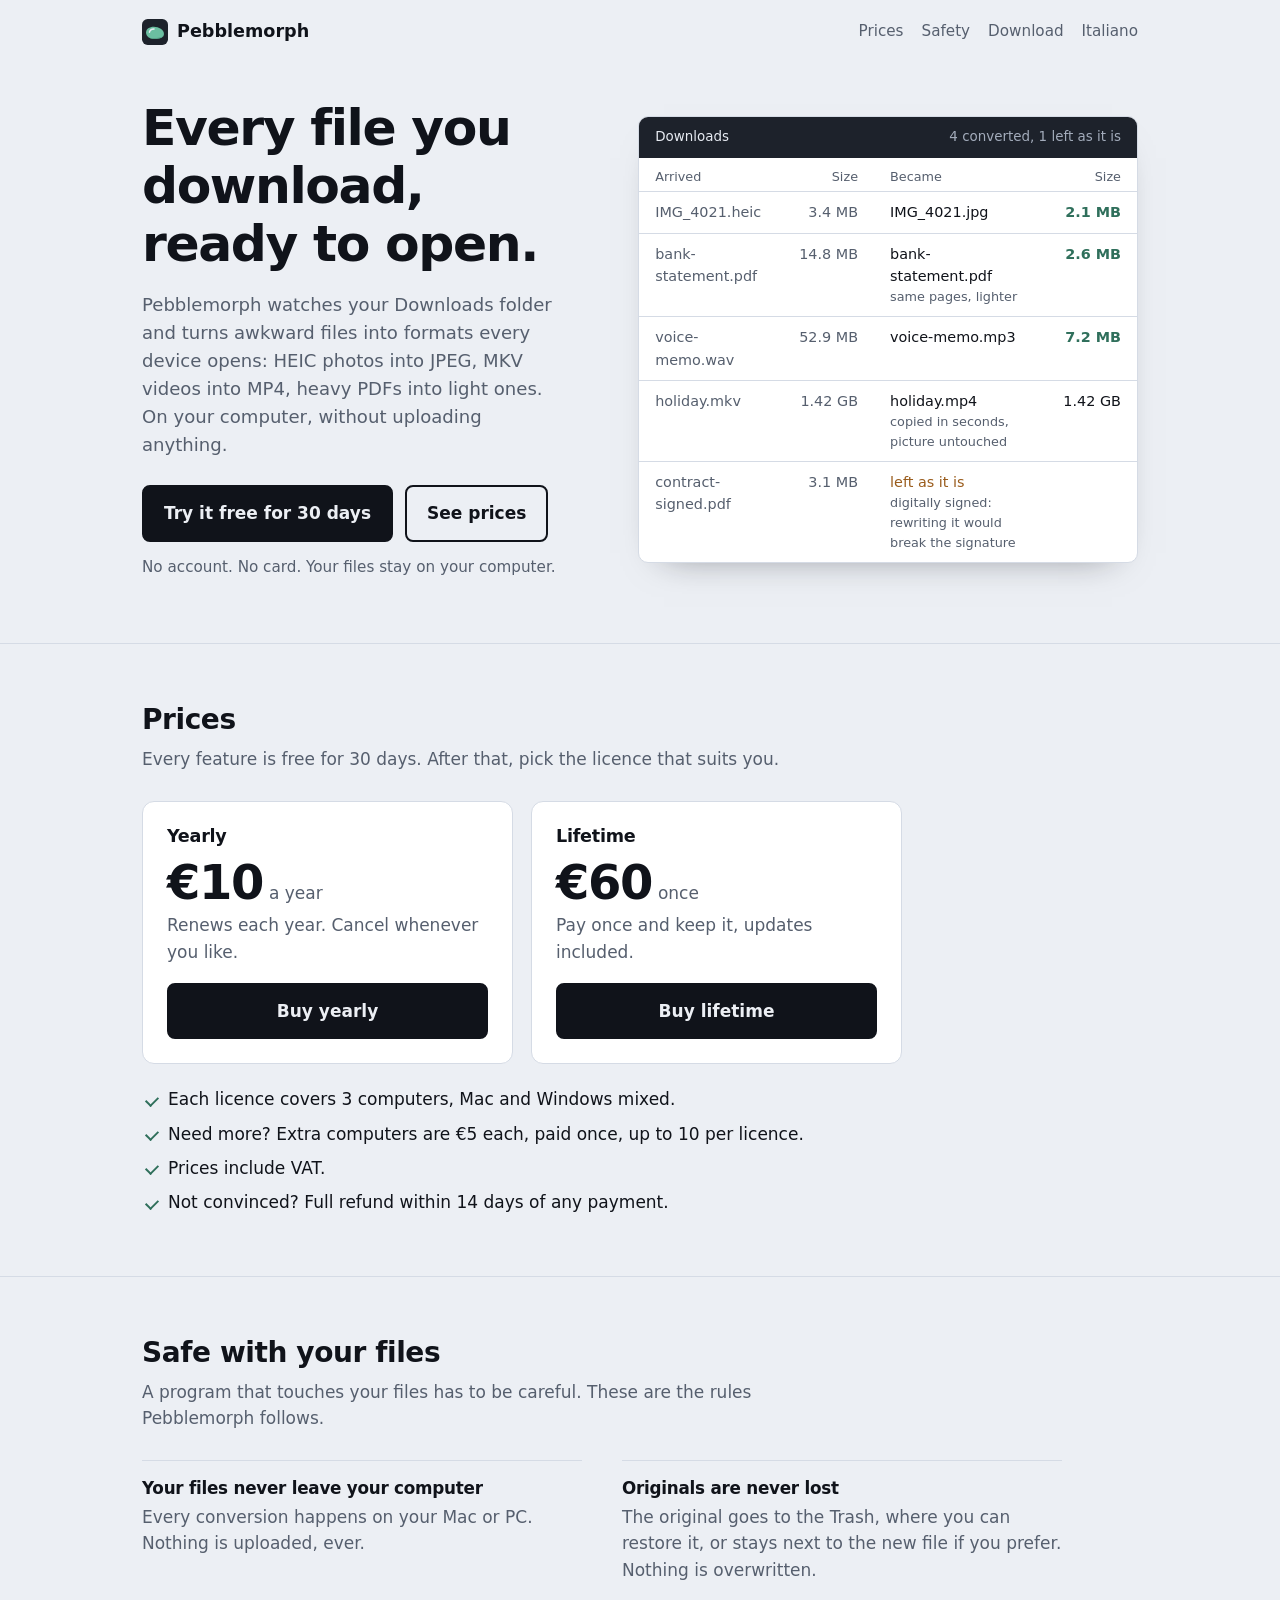
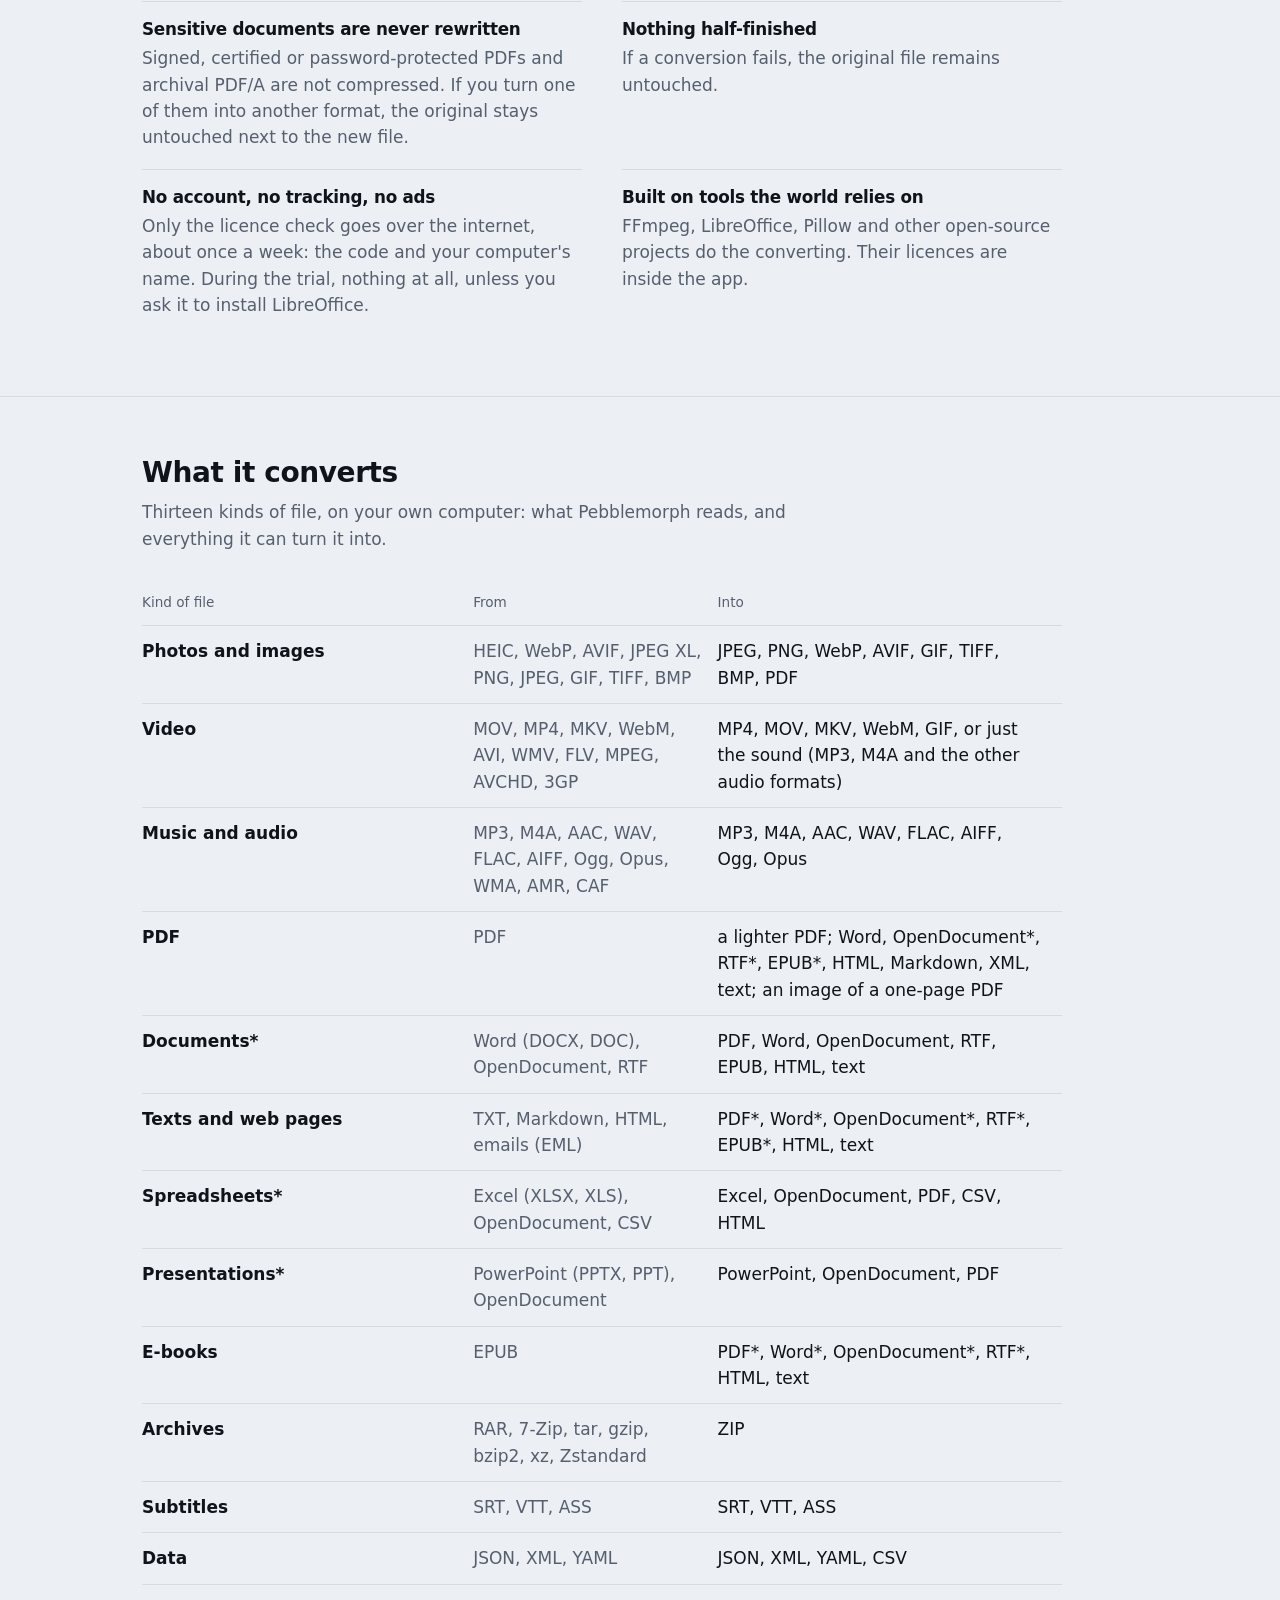
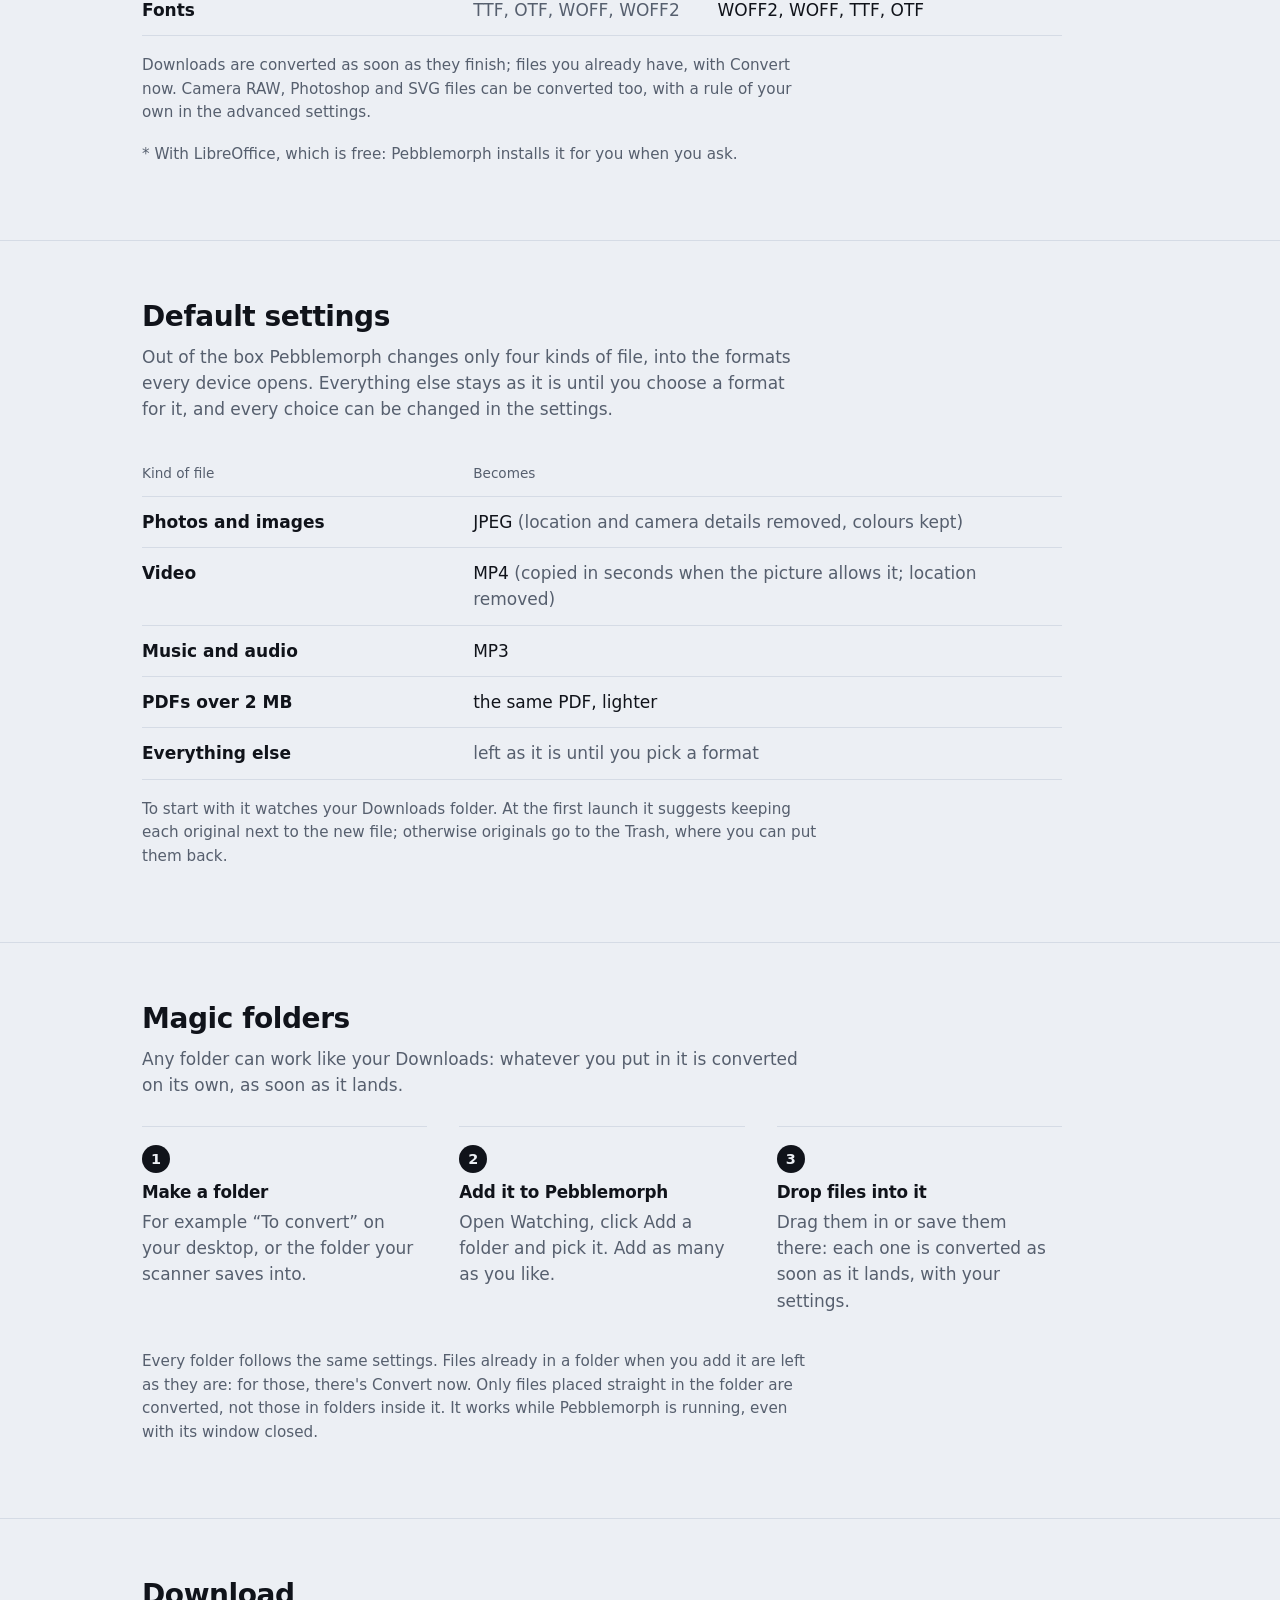
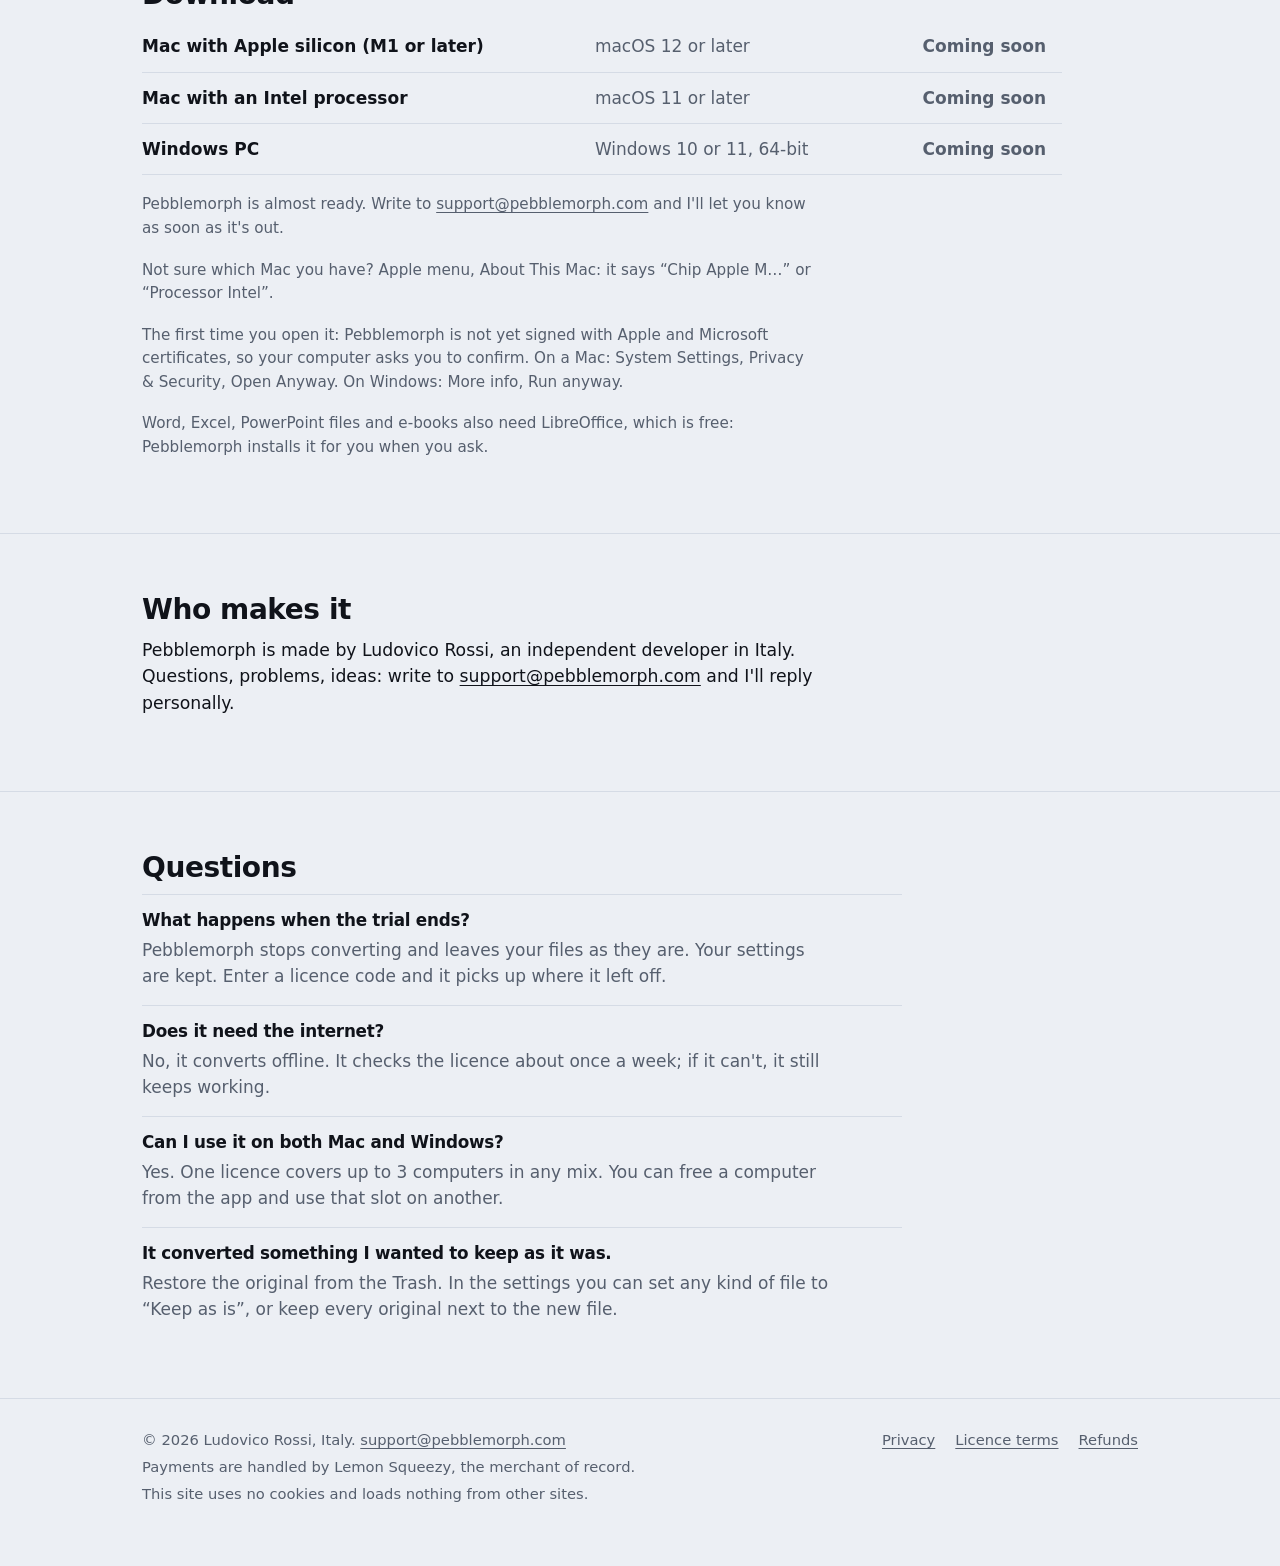
==== commit 364d96d9: "last fix" ====
--- a/index.html
+++ b/index.html
@@ -175,7 +175,7 @@
     <h2>Questions</h2>
     <div class="faq">
       <div><h3>What happens when the trial ends?</h3><p>Pebblemorph stops converting and leaves your files as they are. Your settings are kept. Enter a licence code and it picks up where it left off.</p></div>
-      <div><h3>Does it need the internet?</h3><p>No, it converts offline. It checks the licence about once a week, if it can't it still keeps working.</p></div>
+      <div><h3>Does it need the internet?</h3><p>No, it converts offline. It checks the licence about once a week; if it can't, it still keeps working.</p></div>
       <div><h3>Can I use it on both Mac and Windows?</h3><p>Yes. One licence covers up to 3 computers in any mix. You can free a computer from the app and use that slot on another.</p></div>
       <div><h3>It converted something I wanted to keep as it was.</h3><p>Restore the original from the Trash. In the settings you can set any kind of file to “Keep as is”, or keep every original next to the new file.</p></div>
     </div>
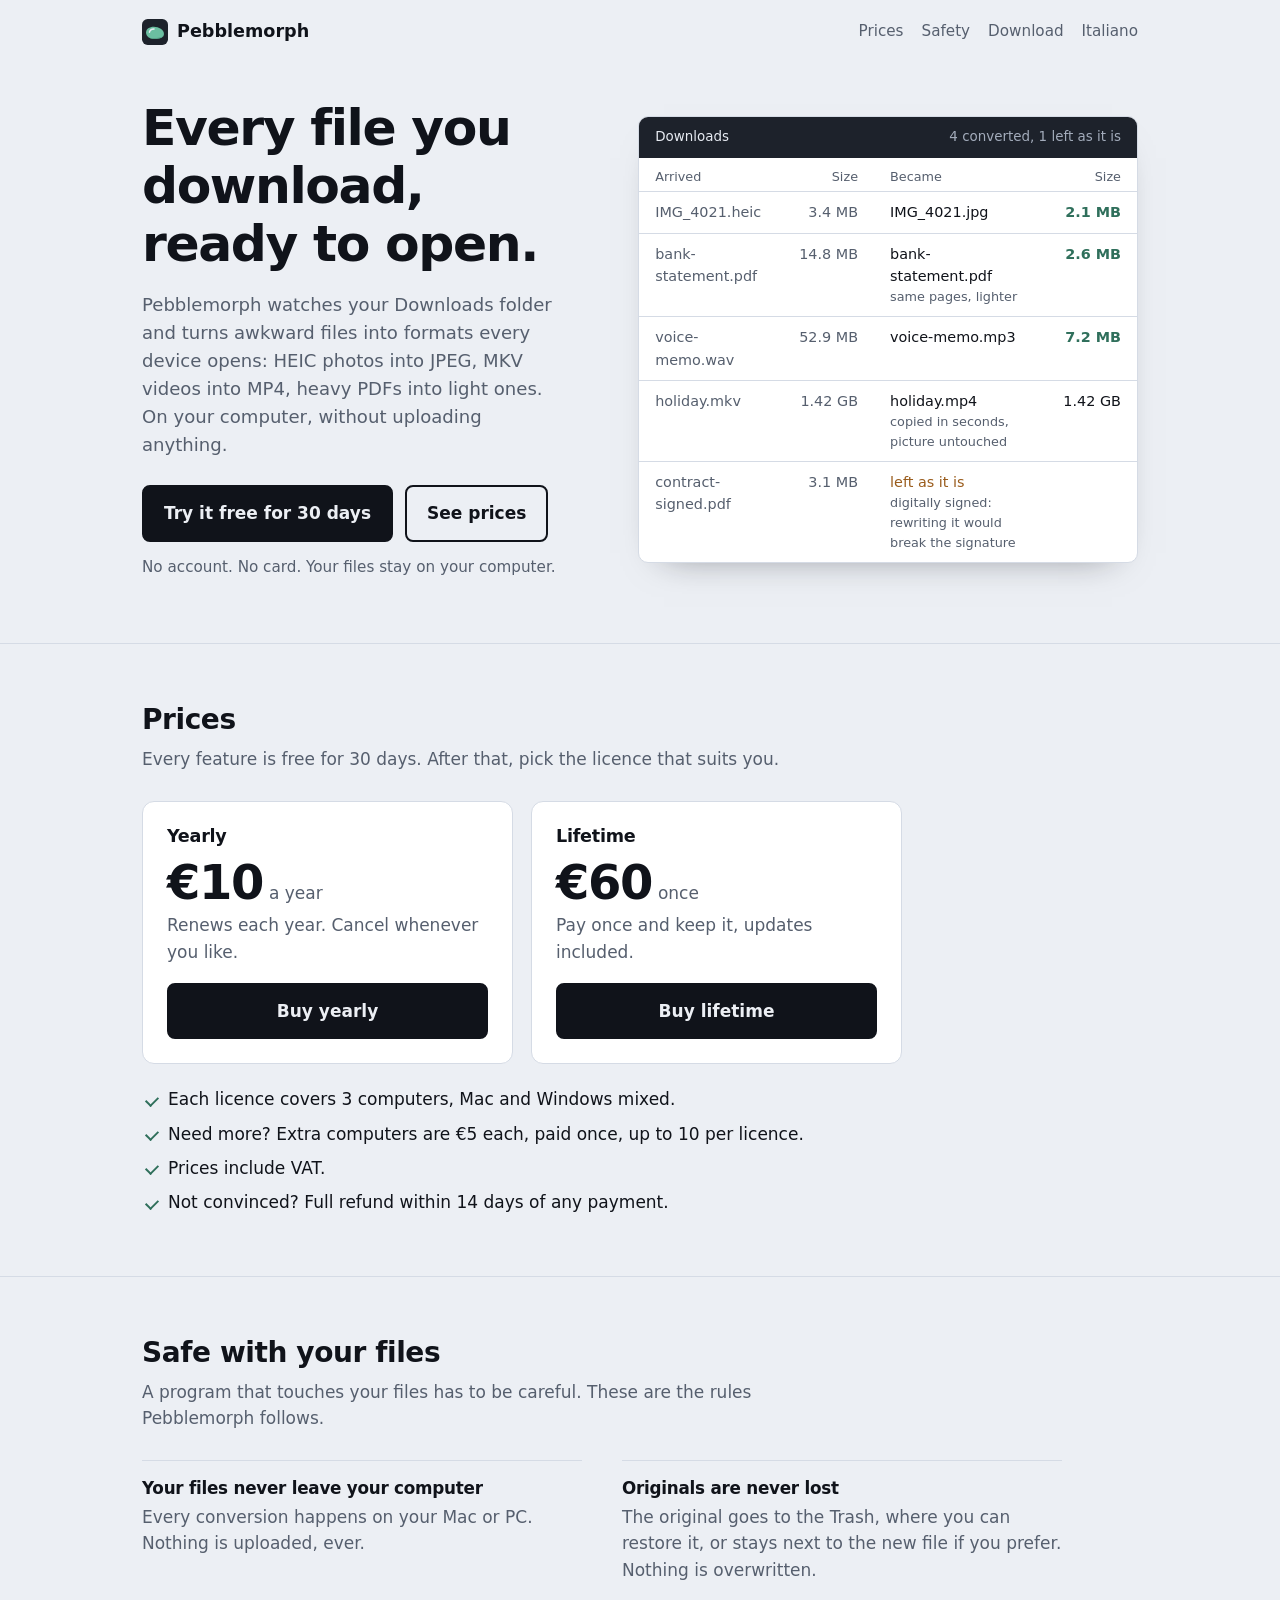
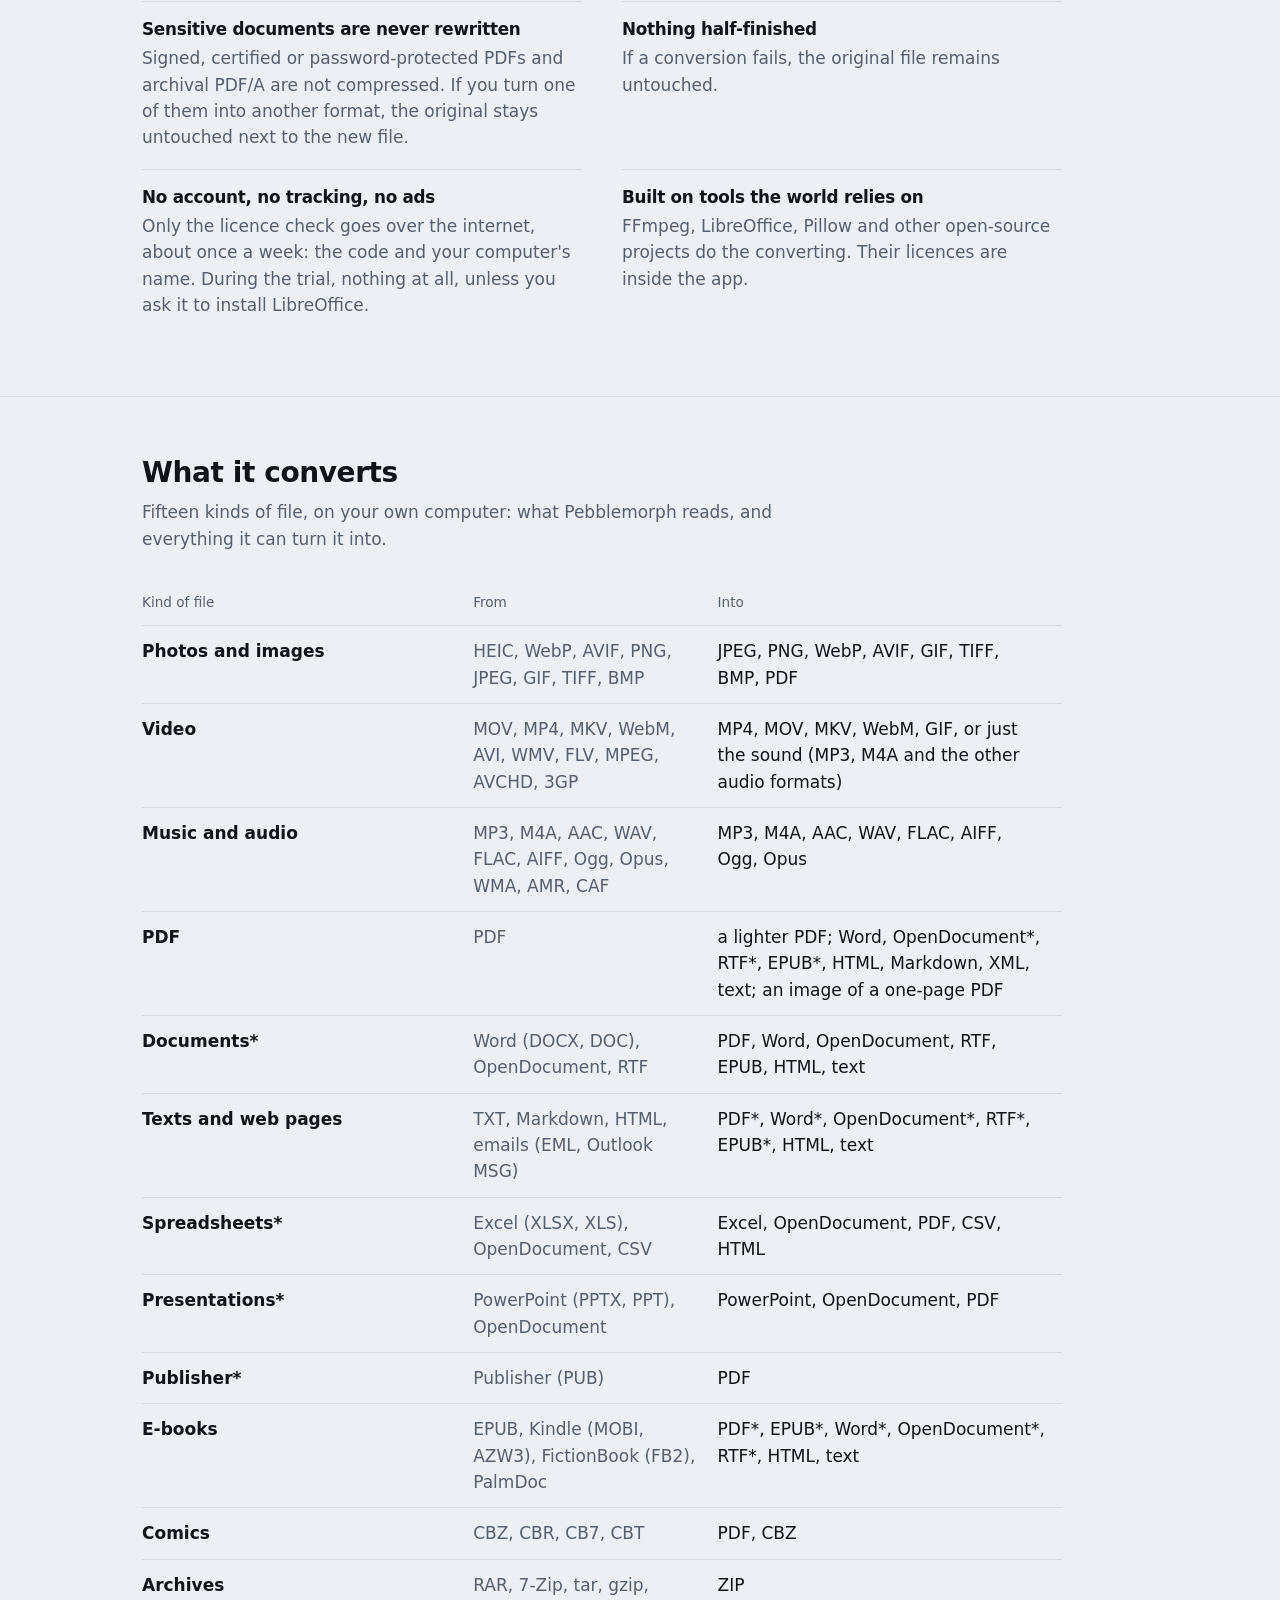
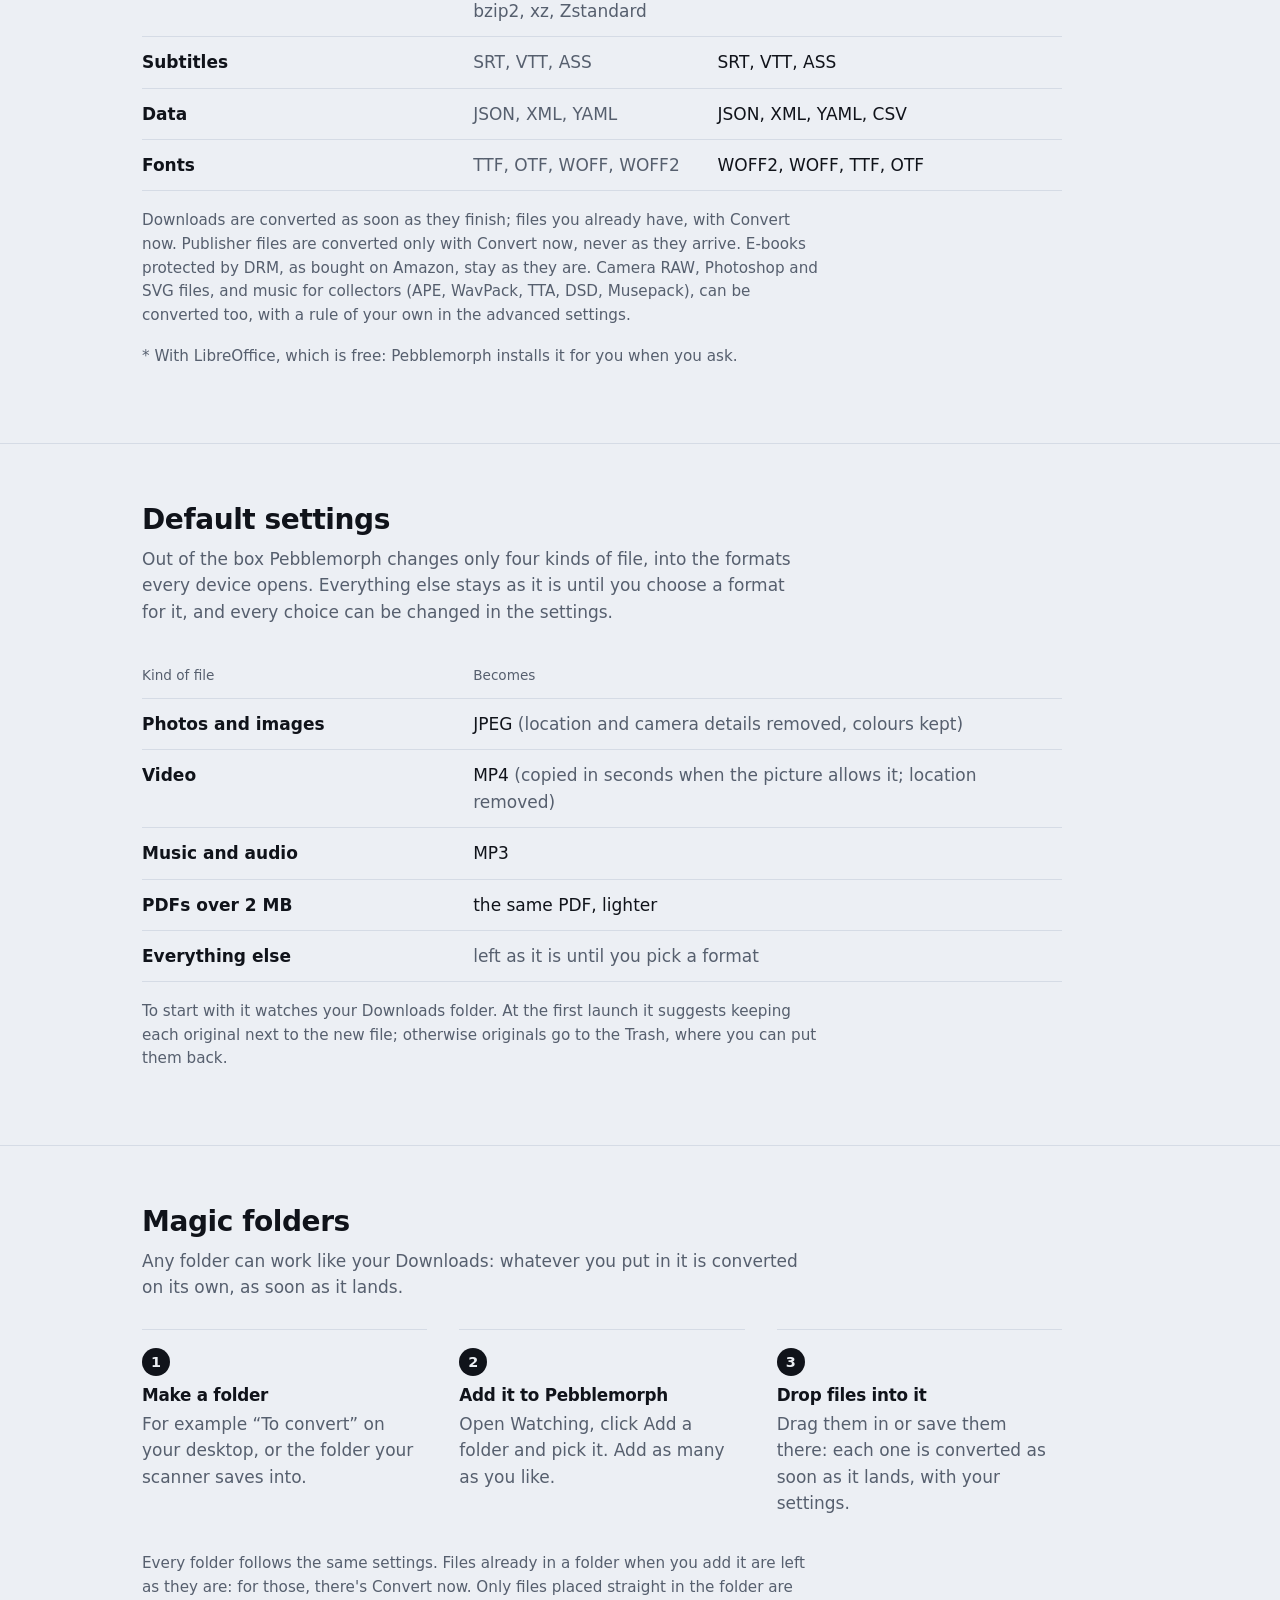
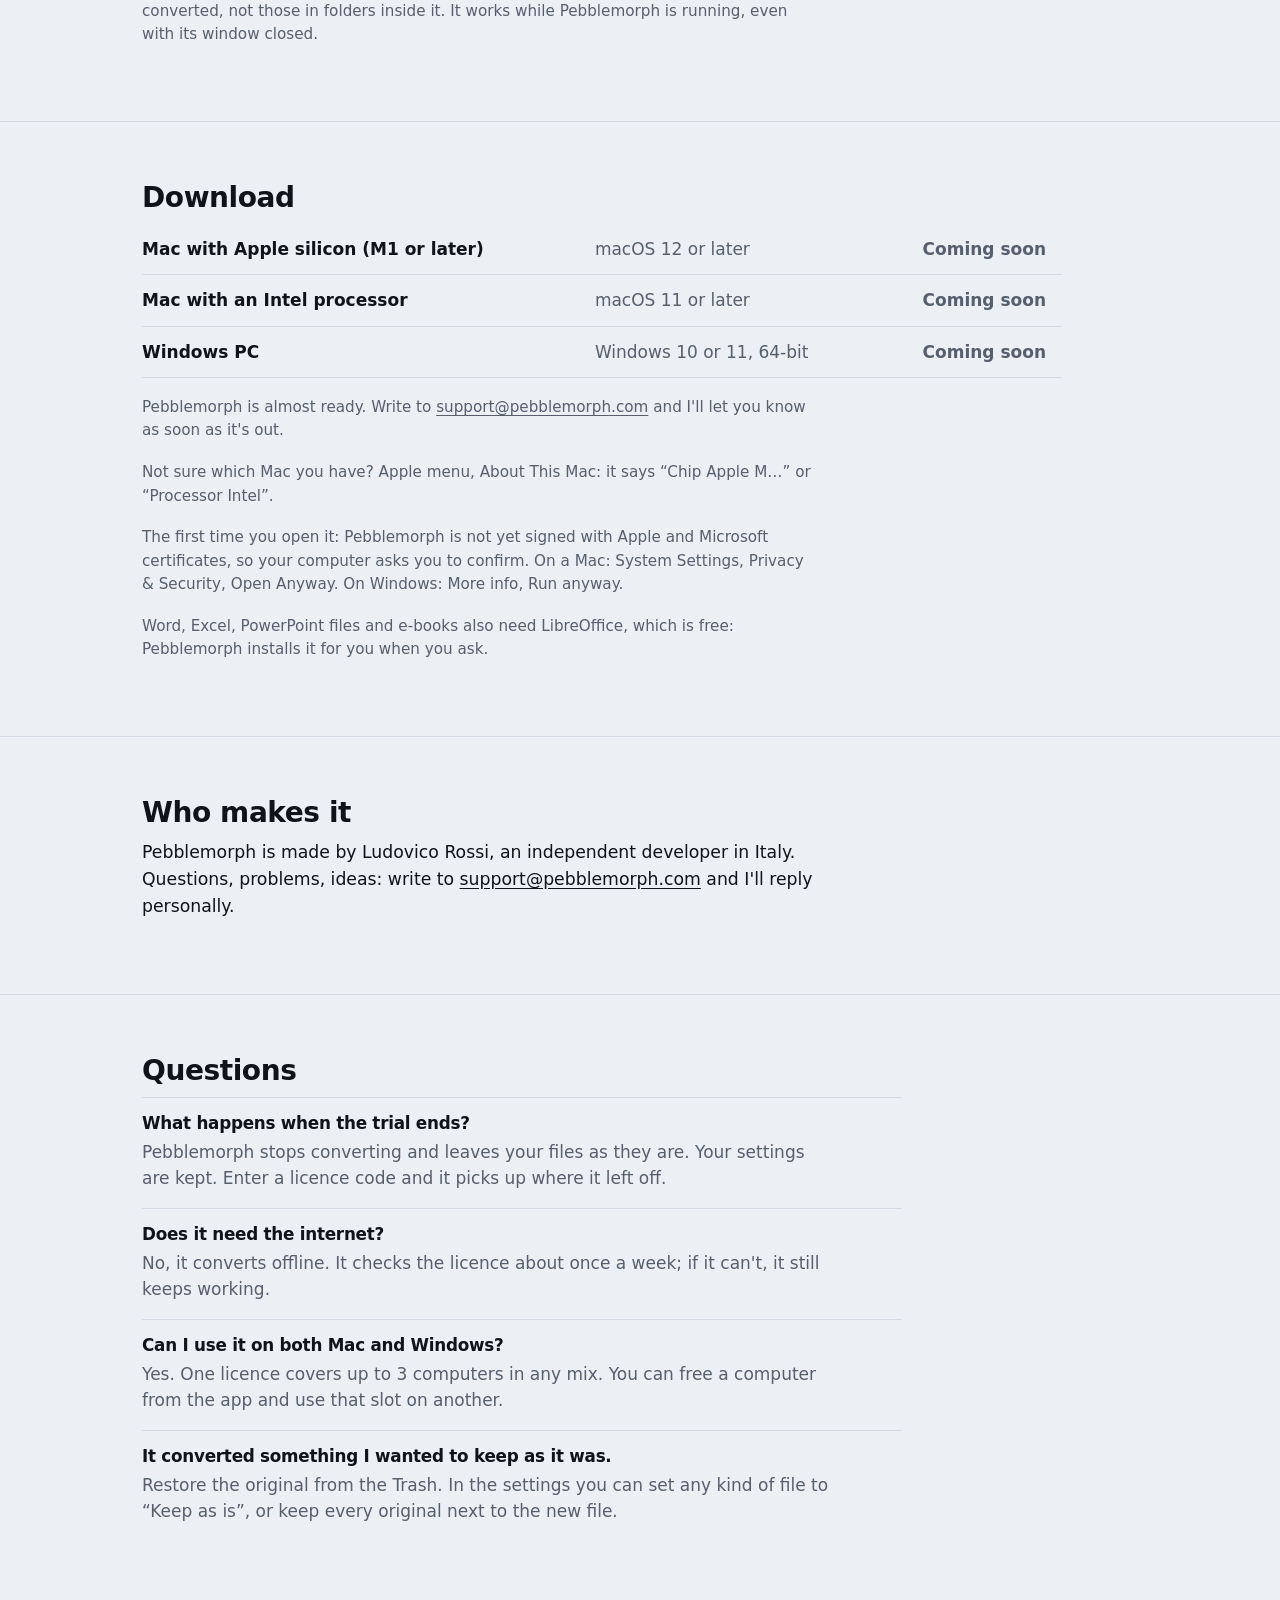
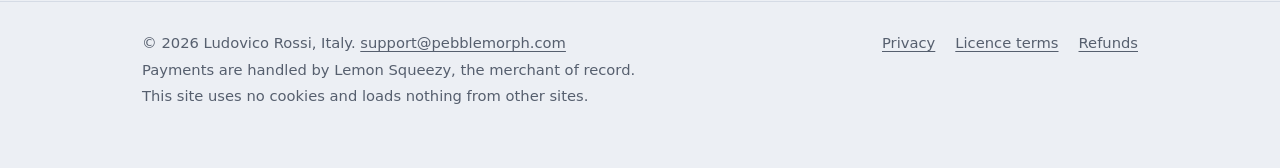
==== commit 9e1197ac: "What it converts: the formats the app reads today The table was the one of 1 November: e-books only " ====
--- a/index.html
+++ b/index.html
@@ -91,26 +91,28 @@
 <section class="block" id="what">
   <div class="wrap">
     <h2>What it converts</h2>
-    <p class="intro">Thirteen kinds of file, on your own computer: what Pebblemorph reads, and everything it can turn it into.</p>
+    <p class="intro">Fifteen kinds of file, on your own computer: what Pebblemorph reads, and everything it can turn it into.</p>
     <table class="table">
       <thead><tr><th>Kind of file</th><th>From</th><th>Into</th></tr></thead>
       <tbody>
-        <tr><td>Photos and images</td><td class="soft" data-label="From">HEIC, WebP, AVIF, JPEG XL, PNG, JPEG, GIF, TIFF, BMP</td><td data-label="Into">JPEG, PNG, WebP, AVIF, GIF, TIFF, BMP, PDF</td></tr>
+        <tr><td>Photos and images</td><td class="soft" data-label="From">HEIC, WebP, AVIF, PNG, JPEG, GIF, TIFF, BMP</td><td data-label="Into">JPEG, PNG, WebP, AVIF, GIF, TIFF, BMP, PDF</td></tr>
         <tr><td>Video</td><td class="soft" data-label="From">MOV, MP4, MKV, WebM, AVI, WMV, FLV, MPEG, AVCHD, 3GP</td><td data-label="Into">MP4, MOV, MKV, WebM, GIF, or just the sound (MP3, M4A and the other audio formats)</td></tr>
         <tr><td>Music and audio</td><td class="soft" data-label="From">MP3, M4A, AAC, WAV, FLAC, AIFF, Ogg, Opus, WMA, AMR, CAF</td><td data-label="Into">MP3, M4A, AAC, WAV, FLAC, AIFF, Ogg, Opus</td></tr>
         <tr><td>PDF</td><td class="soft" data-label="From">PDF</td><td data-label="Into">a lighter PDF; Word, OpenDocument*, RTF*, EPUB*, HTML, Markdown, XML, text; an image of a one-page PDF</td></tr>
         <tr><td>Documents*</td><td class="soft" data-label="From">Word (DOCX, DOC), OpenDocument, RTF</td><td data-label="Into">PDF, Word, OpenDocument, RTF, EPUB, HTML, text</td></tr>
-        <tr><td>Texts and web pages</td><td class="soft" data-label="From">TXT, Markdown, HTML, emails (EML)</td><td data-label="Into">PDF*, Word*, OpenDocument*, RTF*, EPUB*, HTML, text</td></tr>
+        <tr><td>Texts and web pages</td><td class="soft" data-label="From">TXT, Markdown, HTML, emails (EML, Outlook MSG)</td><td data-label="Into">PDF*, Word*, OpenDocument*, RTF*, EPUB*, HTML, text</td></tr>
         <tr><td>Spreadsheets*</td><td class="soft" data-label="From">Excel (XLSX, XLS), OpenDocument, CSV</td><td data-label="Into">Excel, OpenDocument, PDF, CSV, HTML</td></tr>
         <tr><td>Presentations*</td><td class="soft" data-label="From">PowerPoint (PPTX, PPT), OpenDocument</td><td data-label="Into">PowerPoint, OpenDocument, PDF</td></tr>
-        <tr><td>E-books</td><td class="soft" data-label="From">EPUB</td><td data-label="Into">PDF*, Word*, OpenDocument*, RTF*, HTML, text</td></tr>
+        <tr><td>Publisher*</td><td class="soft" data-label="From">Publisher (PUB)</td><td data-label="Into">PDF</td></tr>
+        <tr><td>E-books</td><td class="soft" data-label="From">EPUB, Kindle (MOBI, AZW3), FictionBook (FB2), PalmDoc</td><td data-label="Into">PDF*, EPUB*, Word*, OpenDocument*, RTF*, HTML, text</td></tr>
+        <tr><td>Comics</td><td class="soft" data-label="From">CBZ, CBR, CB7, CBT</td><td data-label="Into">PDF, CBZ</td></tr>
         <tr><td>Archives</td><td class="soft" data-label="From">RAR, 7-Zip, tar, gzip, bzip2, xz, Zstandard</td><td data-label="Into">ZIP</td></tr>
         <tr><td>Subtitles</td><td class="soft" data-label="From">SRT, VTT, ASS</td><td data-label="Into">SRT, VTT, ASS</td></tr>
         <tr><td>Data</td><td class="soft" data-label="From">JSON, XML, YAML</td><td data-label="Into">JSON, XML, YAML, CSV</td></tr>
         <tr><td>Fonts</td><td class="soft" data-label="From">TTF, OTF, WOFF, WOFF2</td><td data-label="Into">WOFF2, WOFF, TTF, OTF</td></tr>
       </tbody>
     </table>
-    <p class="note">Downloads are converted as soon as they finish; files you already have, with Convert now. Camera RAW, Photoshop and SVG files can be converted too, with a rule of your own in the advanced settings.</p>
+    <p class="note">Downloads are converted as soon as they finish; files you already have, with Convert now. Publisher files are converted only with Convert now, never as they arrive. E-books protected by DRM, as bought on Amazon, stay as they are. Camera RAW, Photoshop and SVG files, and music for collectors (APE, WavPack, TTA, DSD, Musepack), can be converted too, with a rule of your own in the advanced settings.</p>
     <p class="note">* With LibreOffice, which is free: Pebblemorph installs it for you when you ask.</p>
   </div>
 </section>
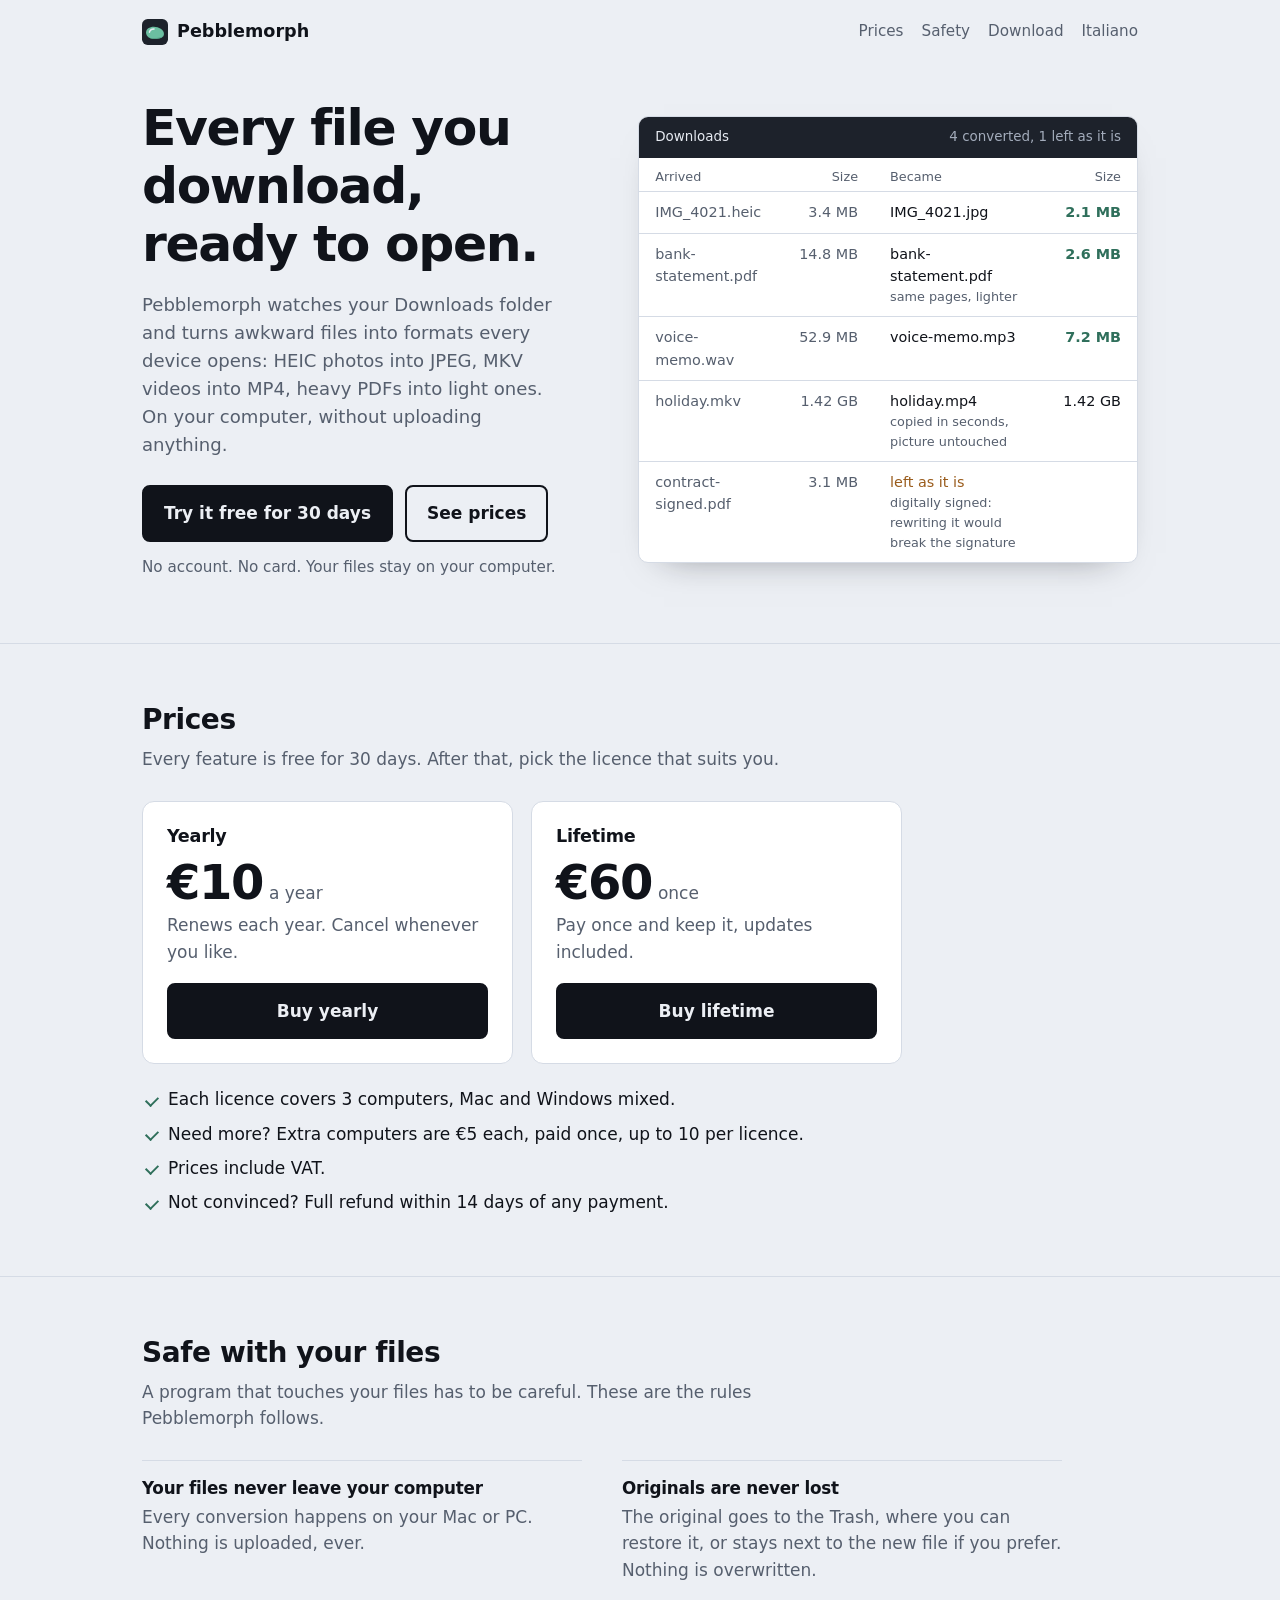
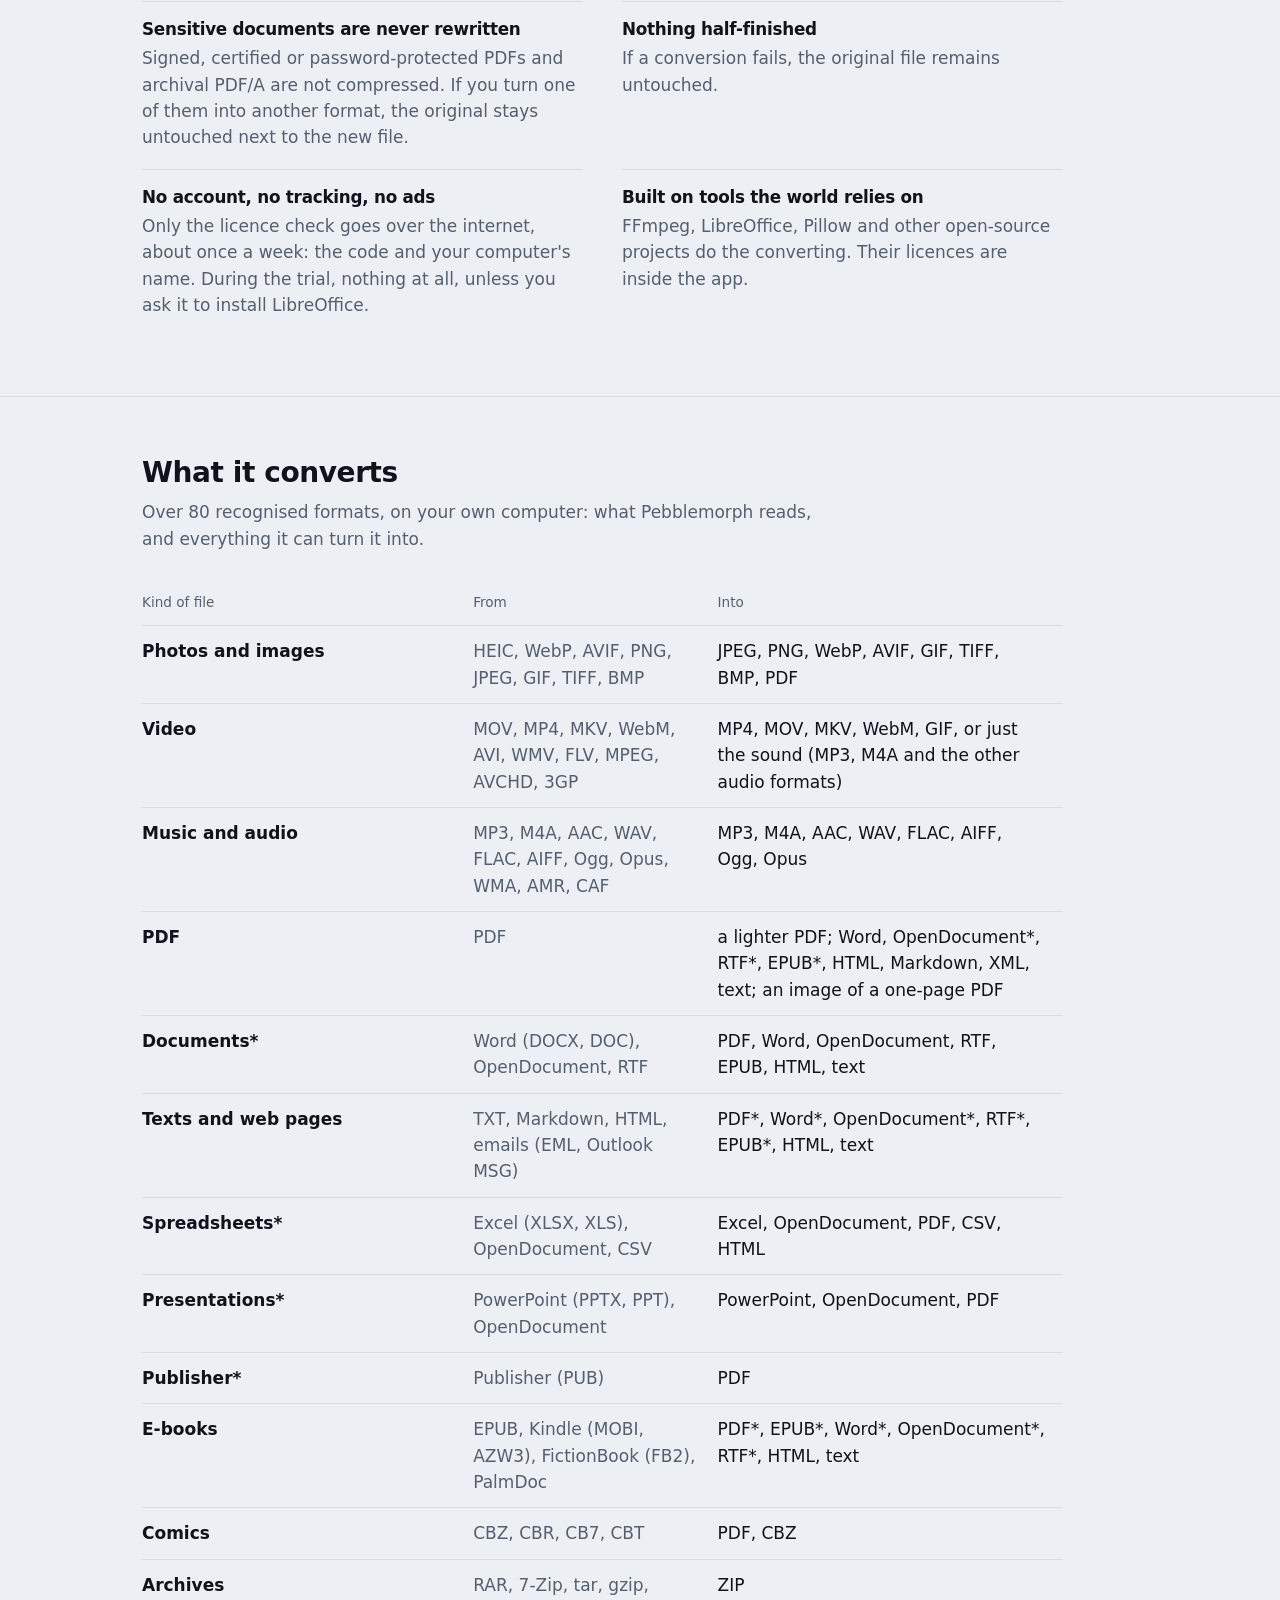
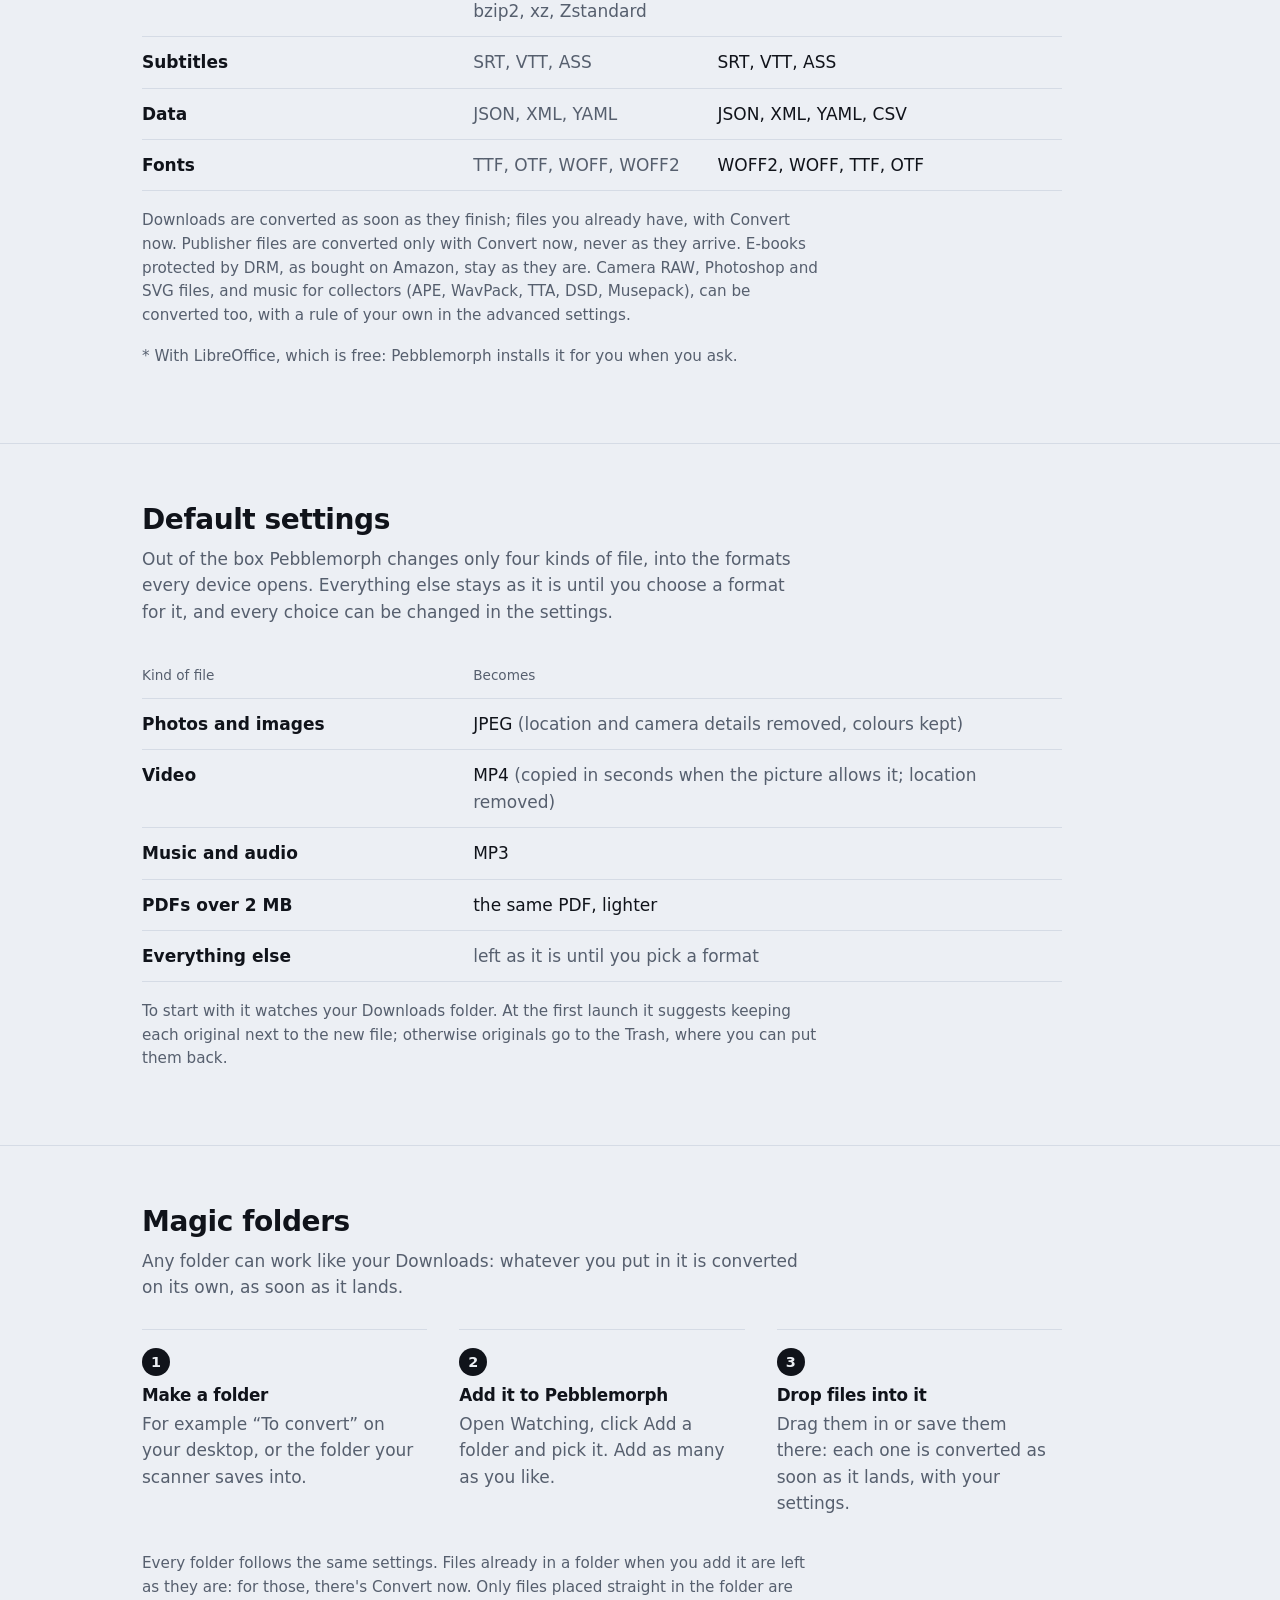
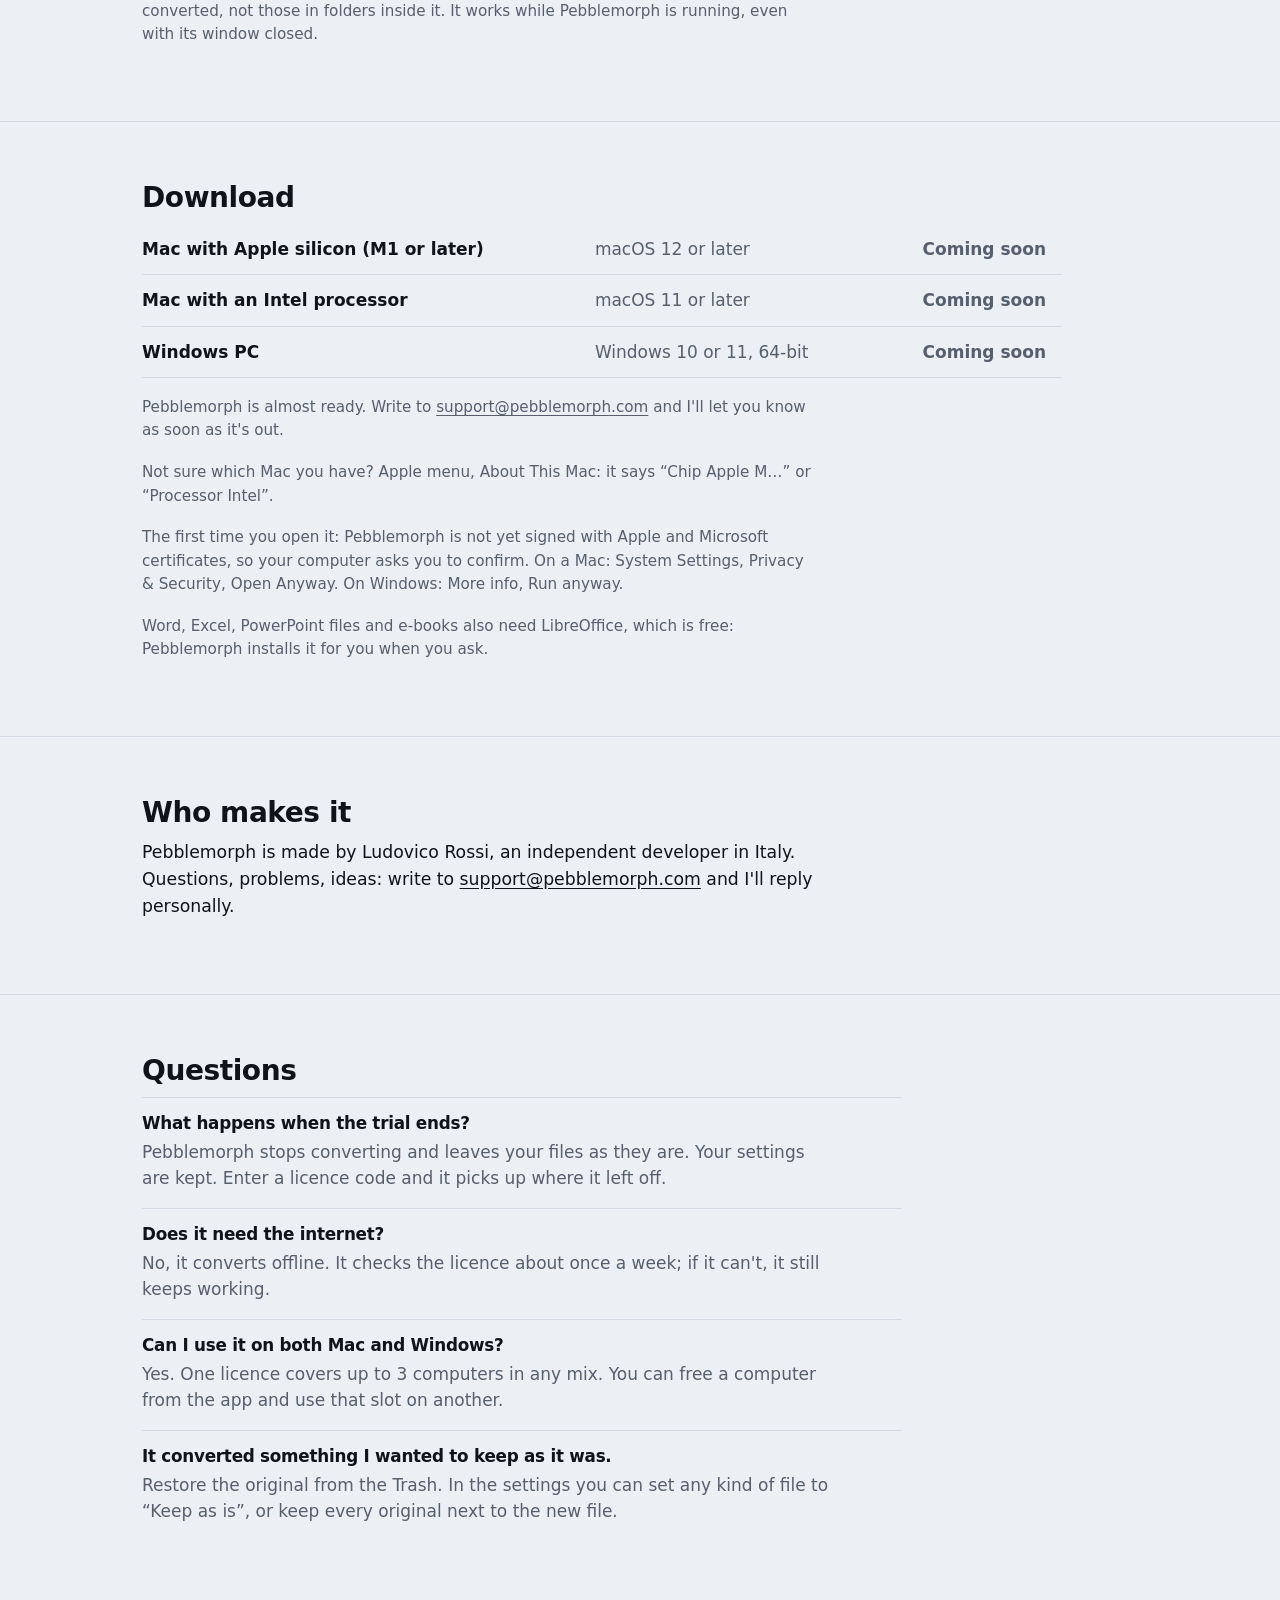
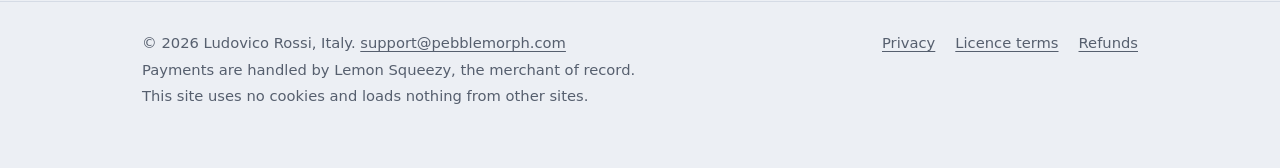
==== commit bdfad212: ""Over 80 recognised formats", not "fifteen kinds of file" Fifteen counted the rows of the table, and" ====
--- a/index.html
+++ b/index.html
@@ -91,7 +91,7 @@
 <section class="block" id="what">
   <div class="wrap">
     <h2>What it converts</h2>
-    <p class="intro">Fifteen kinds of file, on your own computer: what Pebblemorph reads, and everything it can turn it into.</p>
+    <p class="intro">Over 80 recognised formats, on your own computer: what Pebblemorph reads, and everything it can turn it into.</p>
     <table class="table">
       <thead><tr><th>Kind of file</th><th>From</th><th>Into</th></tr></thead>
       <tbody>
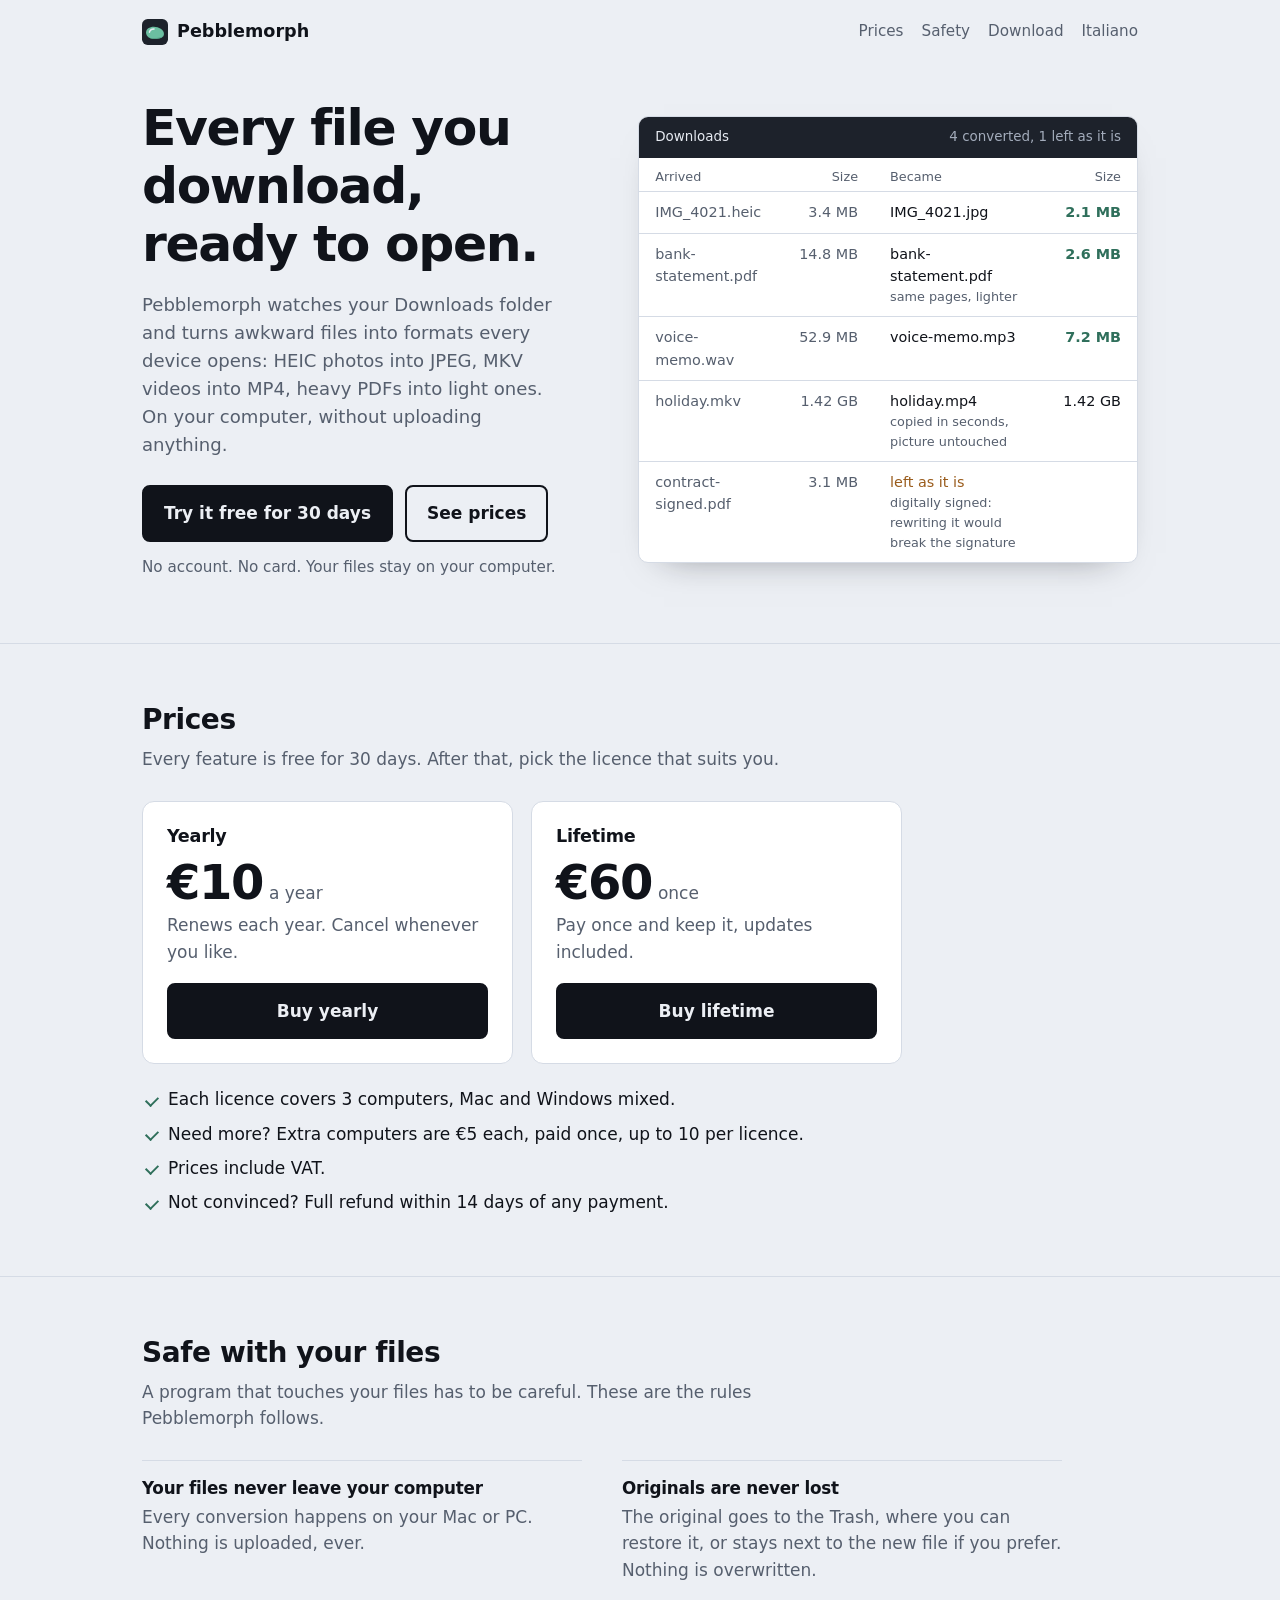
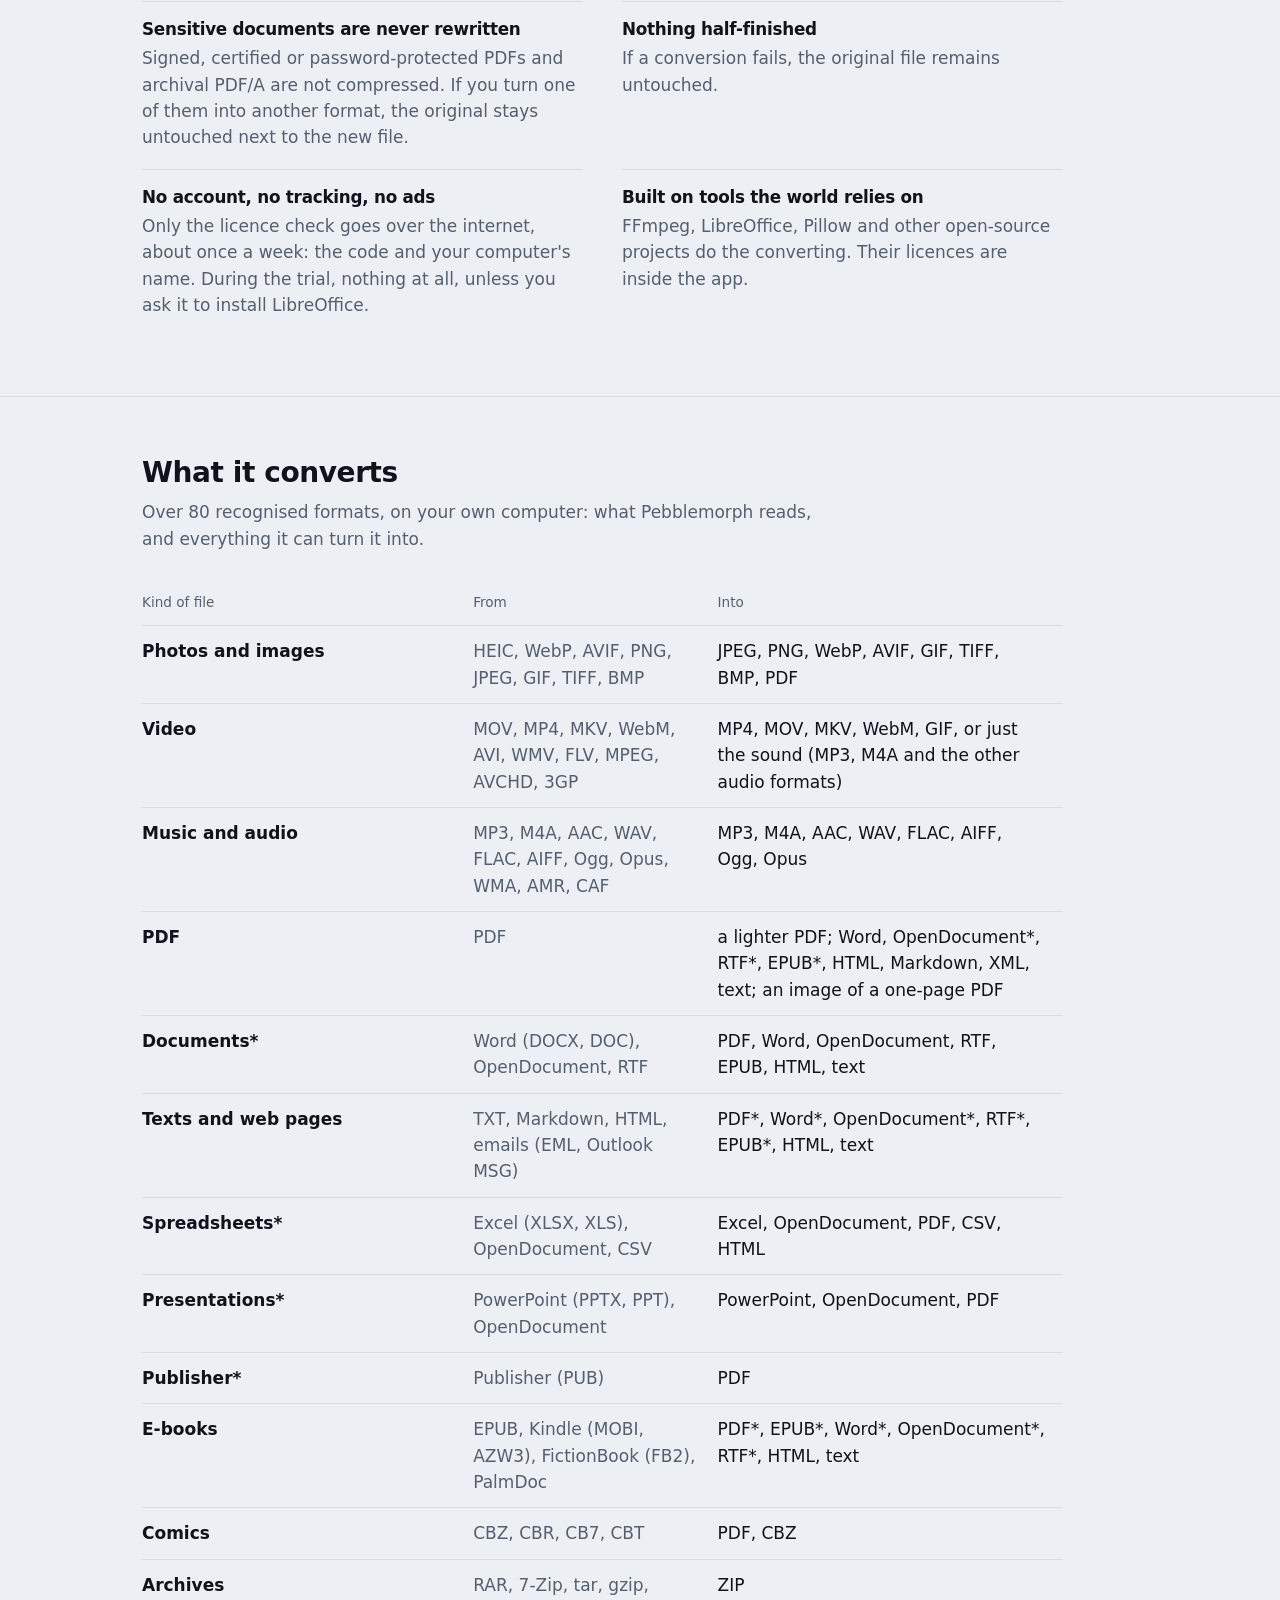
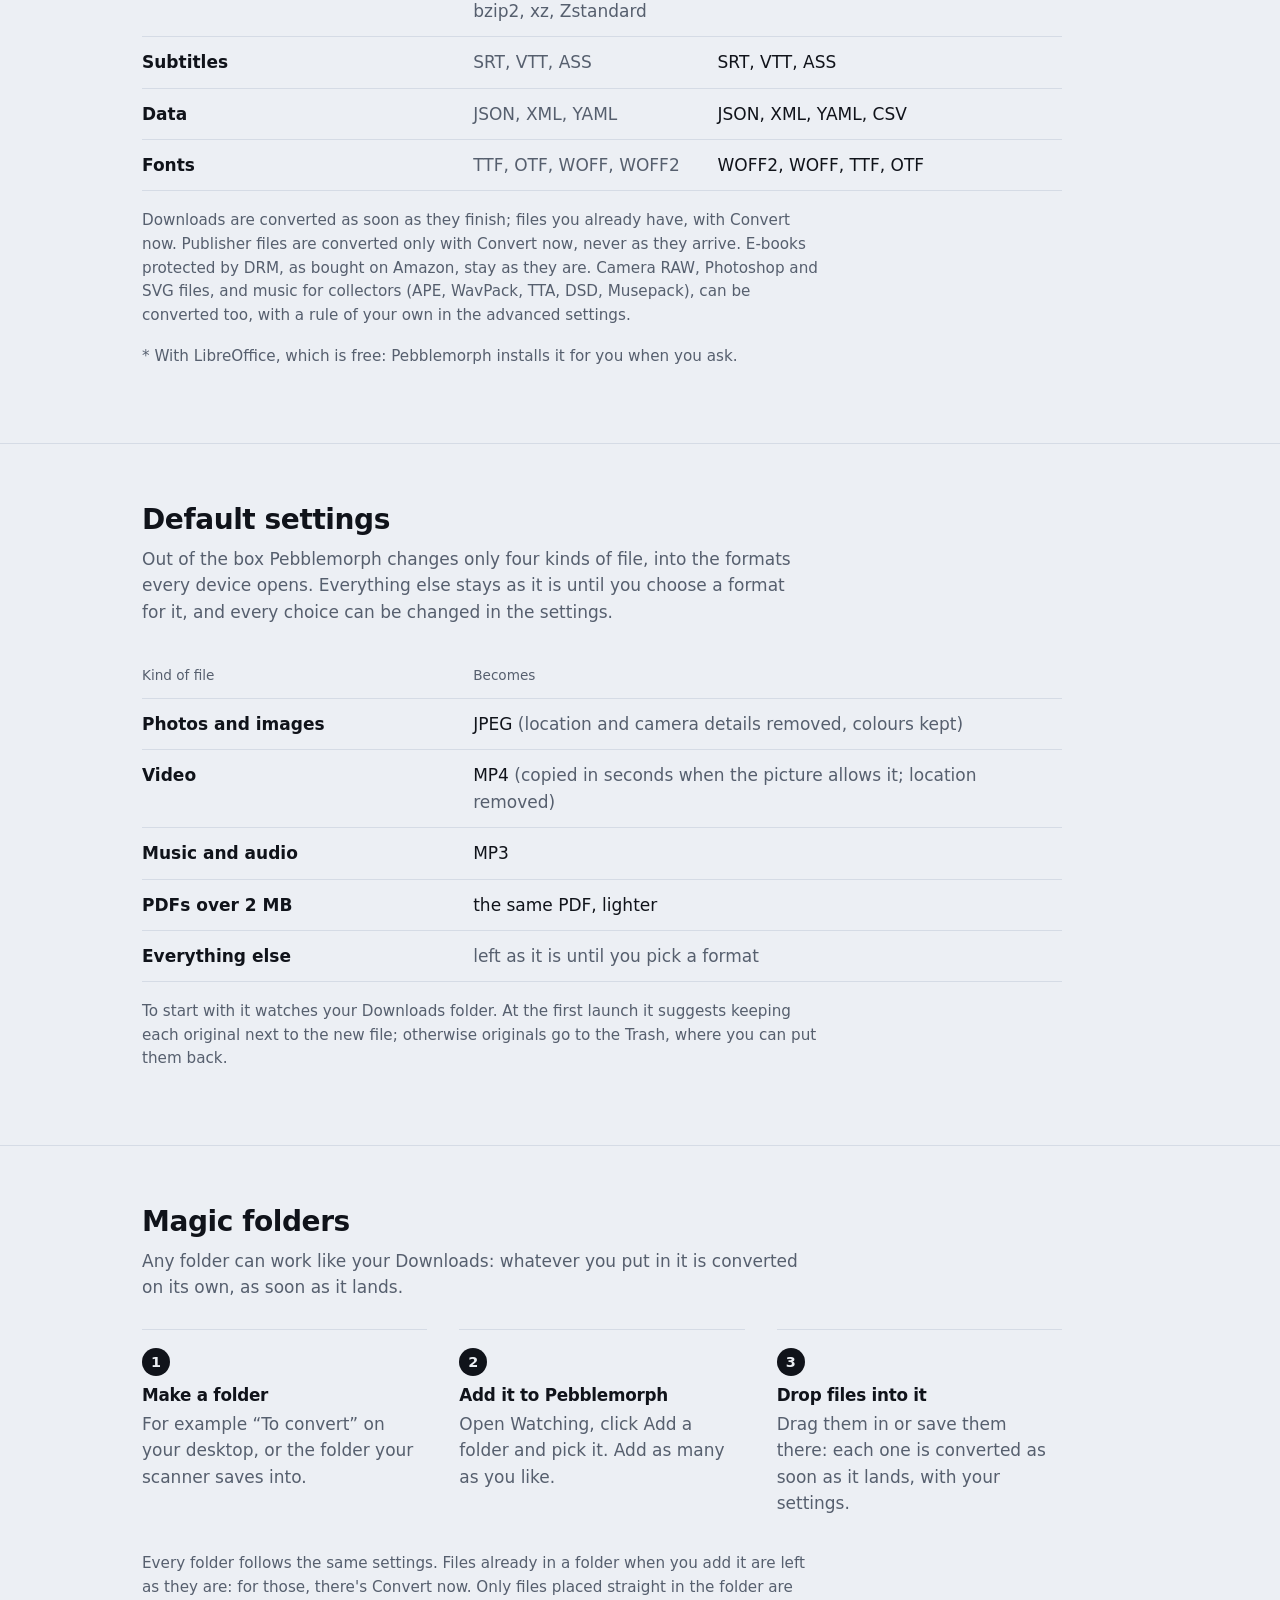
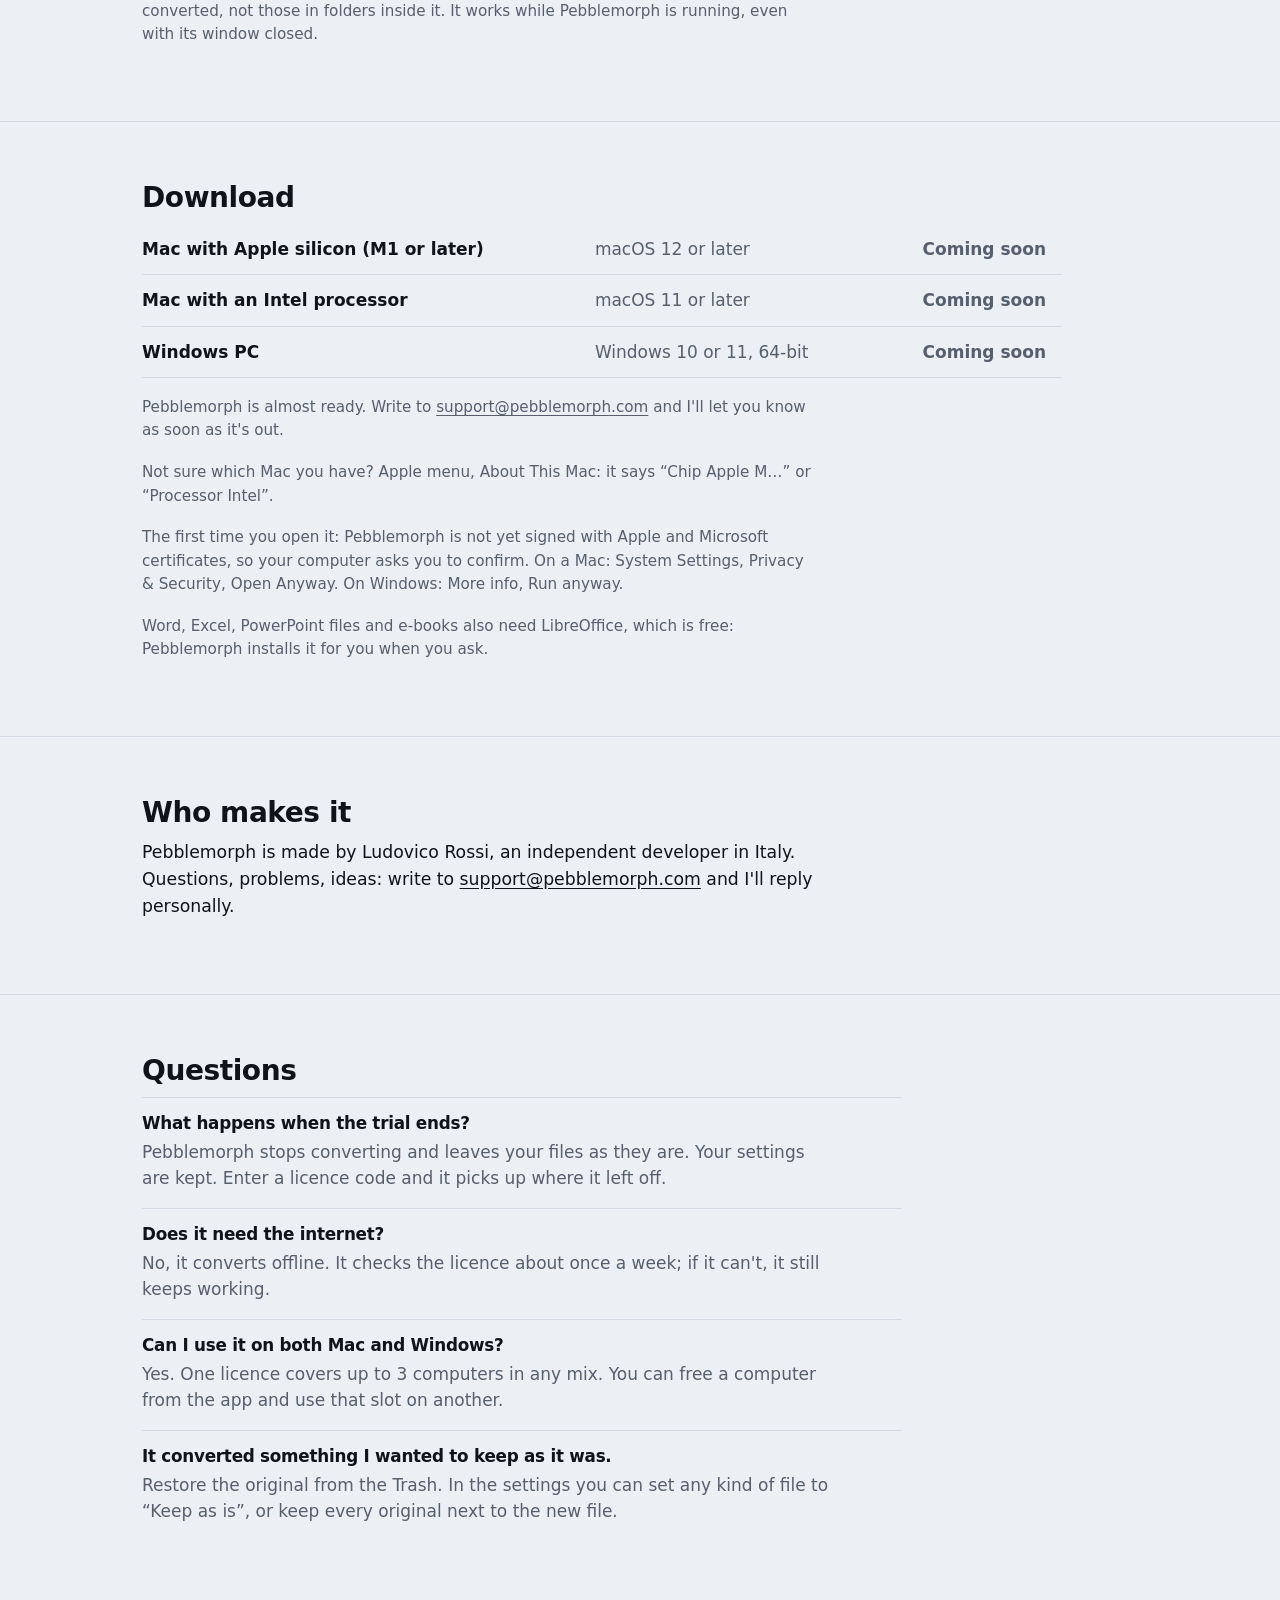
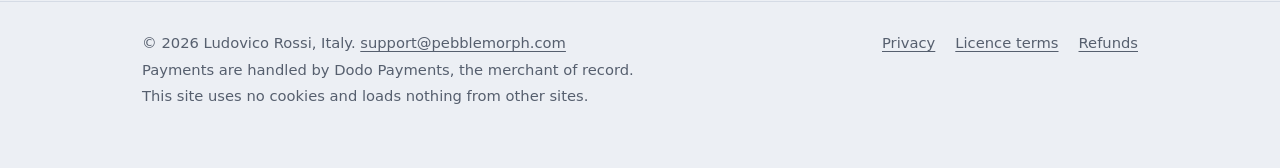
==== commit 70870c01: "Payments through Dodo Payments, not Lemon Squeezy Lemon Squeezy is closing (no new sign-ups since 16" ====
--- a/index.html
+++ b/index.html
@@ -188,7 +188,7 @@
   <div class="wrap">
     <div>
       <p>© 2026 Ludovico Rossi, Italy. <a href="mailto:support@pebblemorph.com">support@pebblemorph.com</a></p>
-      <p>Payments are handled by Lemon Squeezy, the merchant of record.</p>
+      <p>Payments are handled by Dodo Payments, the merchant of record.</p>
       <p>This site uses no cookies and loads nothing from other sites.</p>
     </div>
     <nav aria-label="Legal">
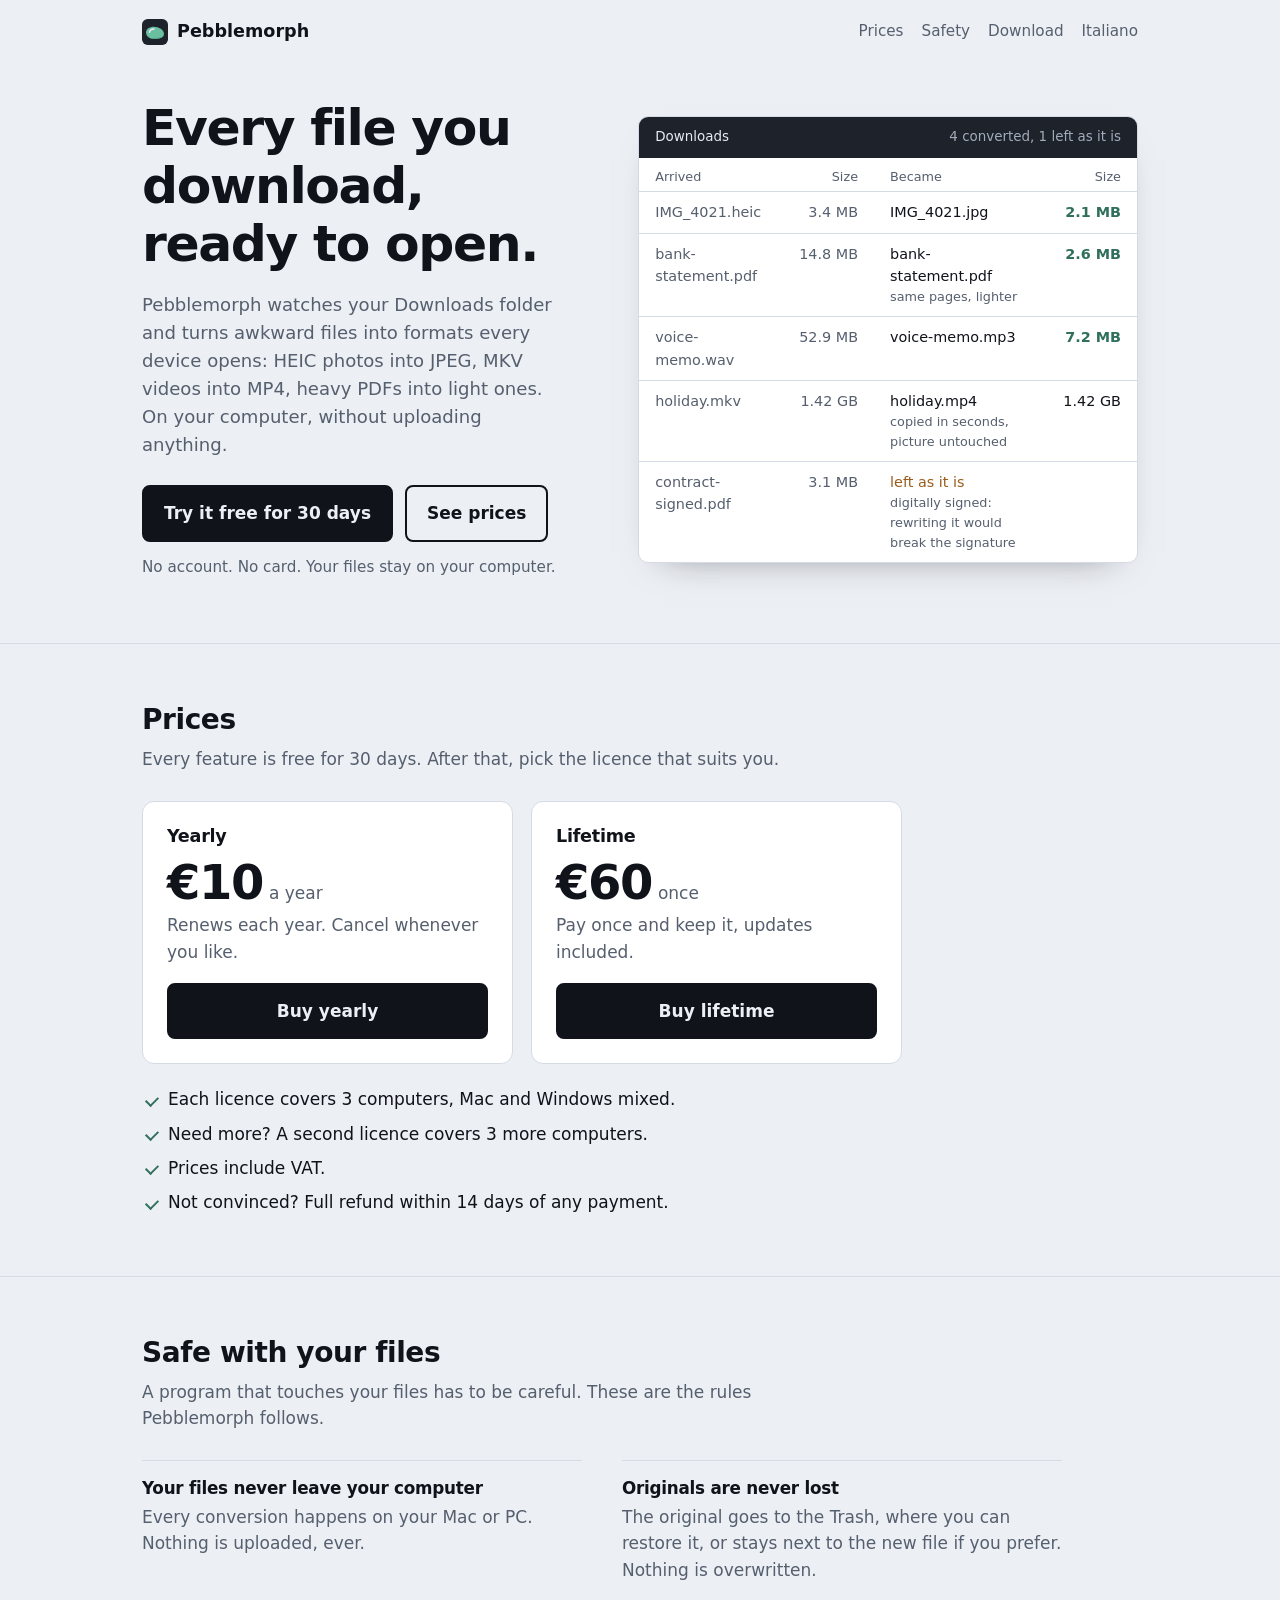
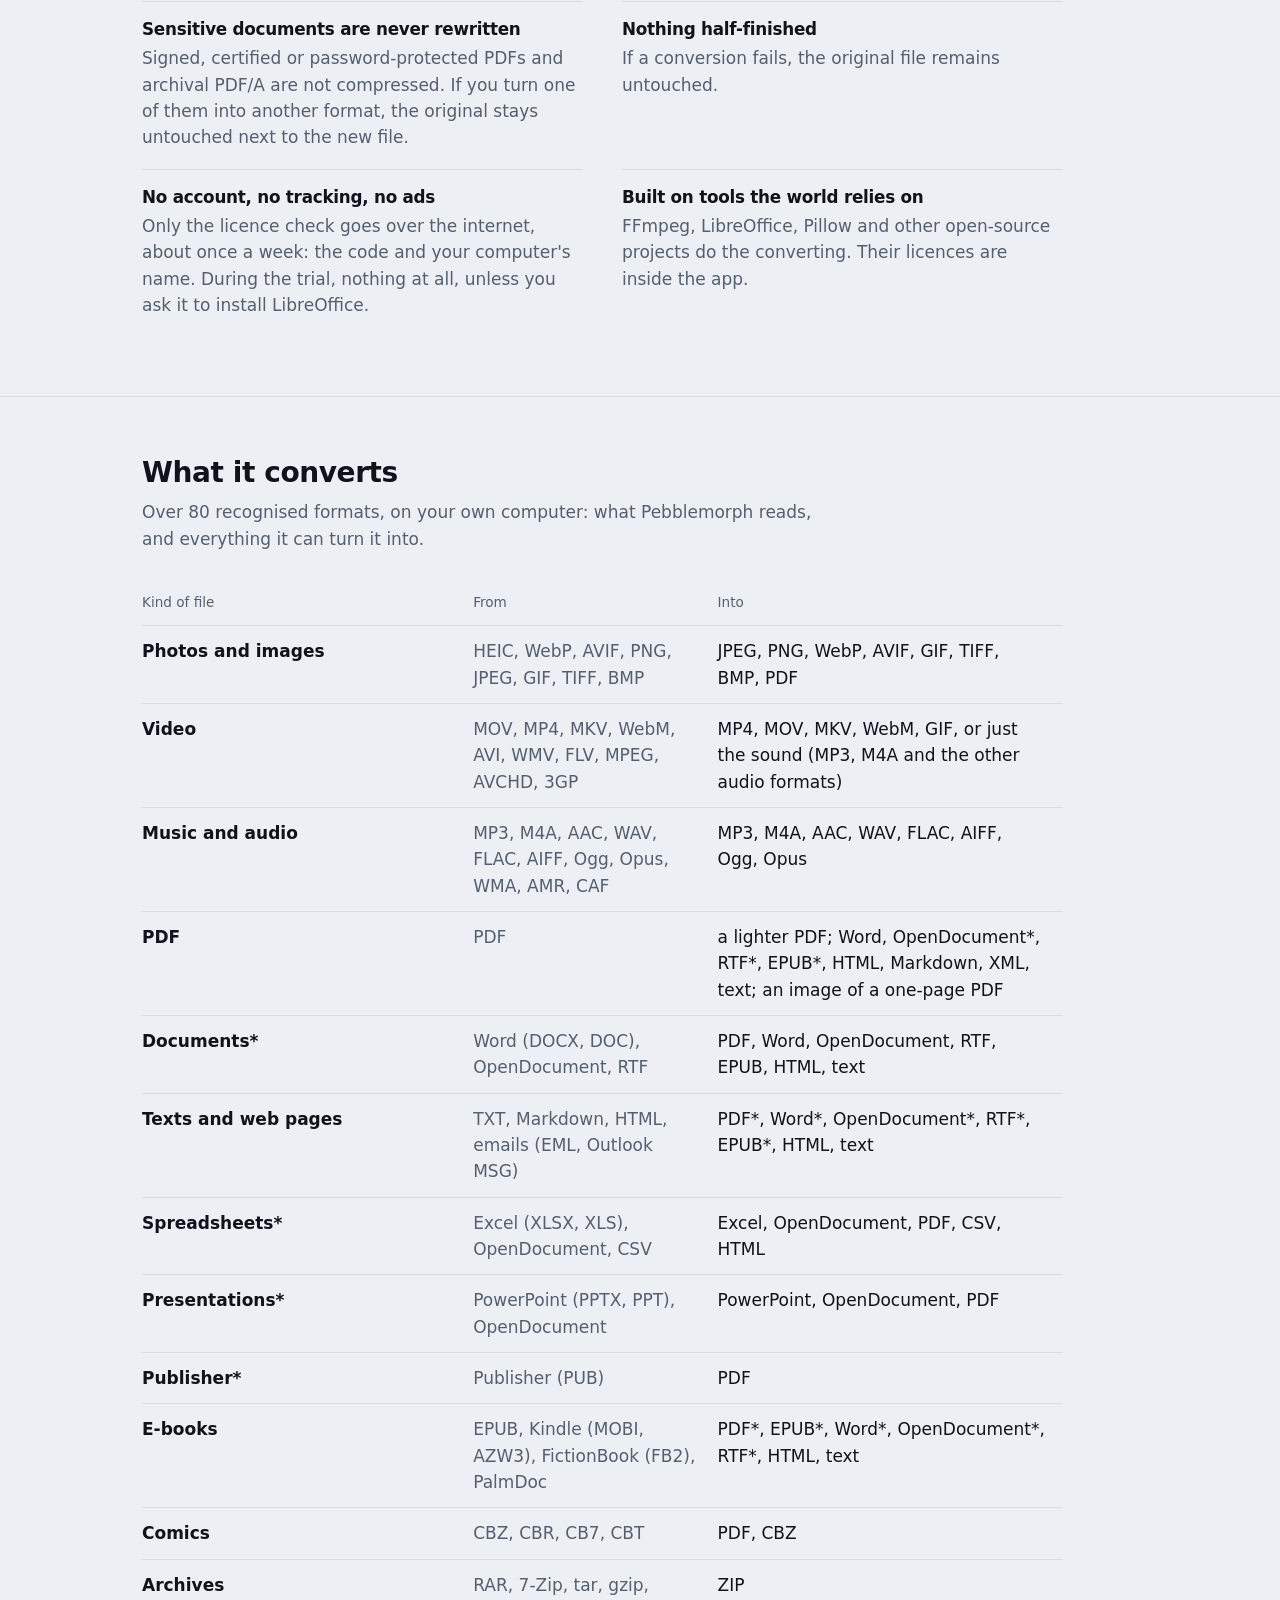
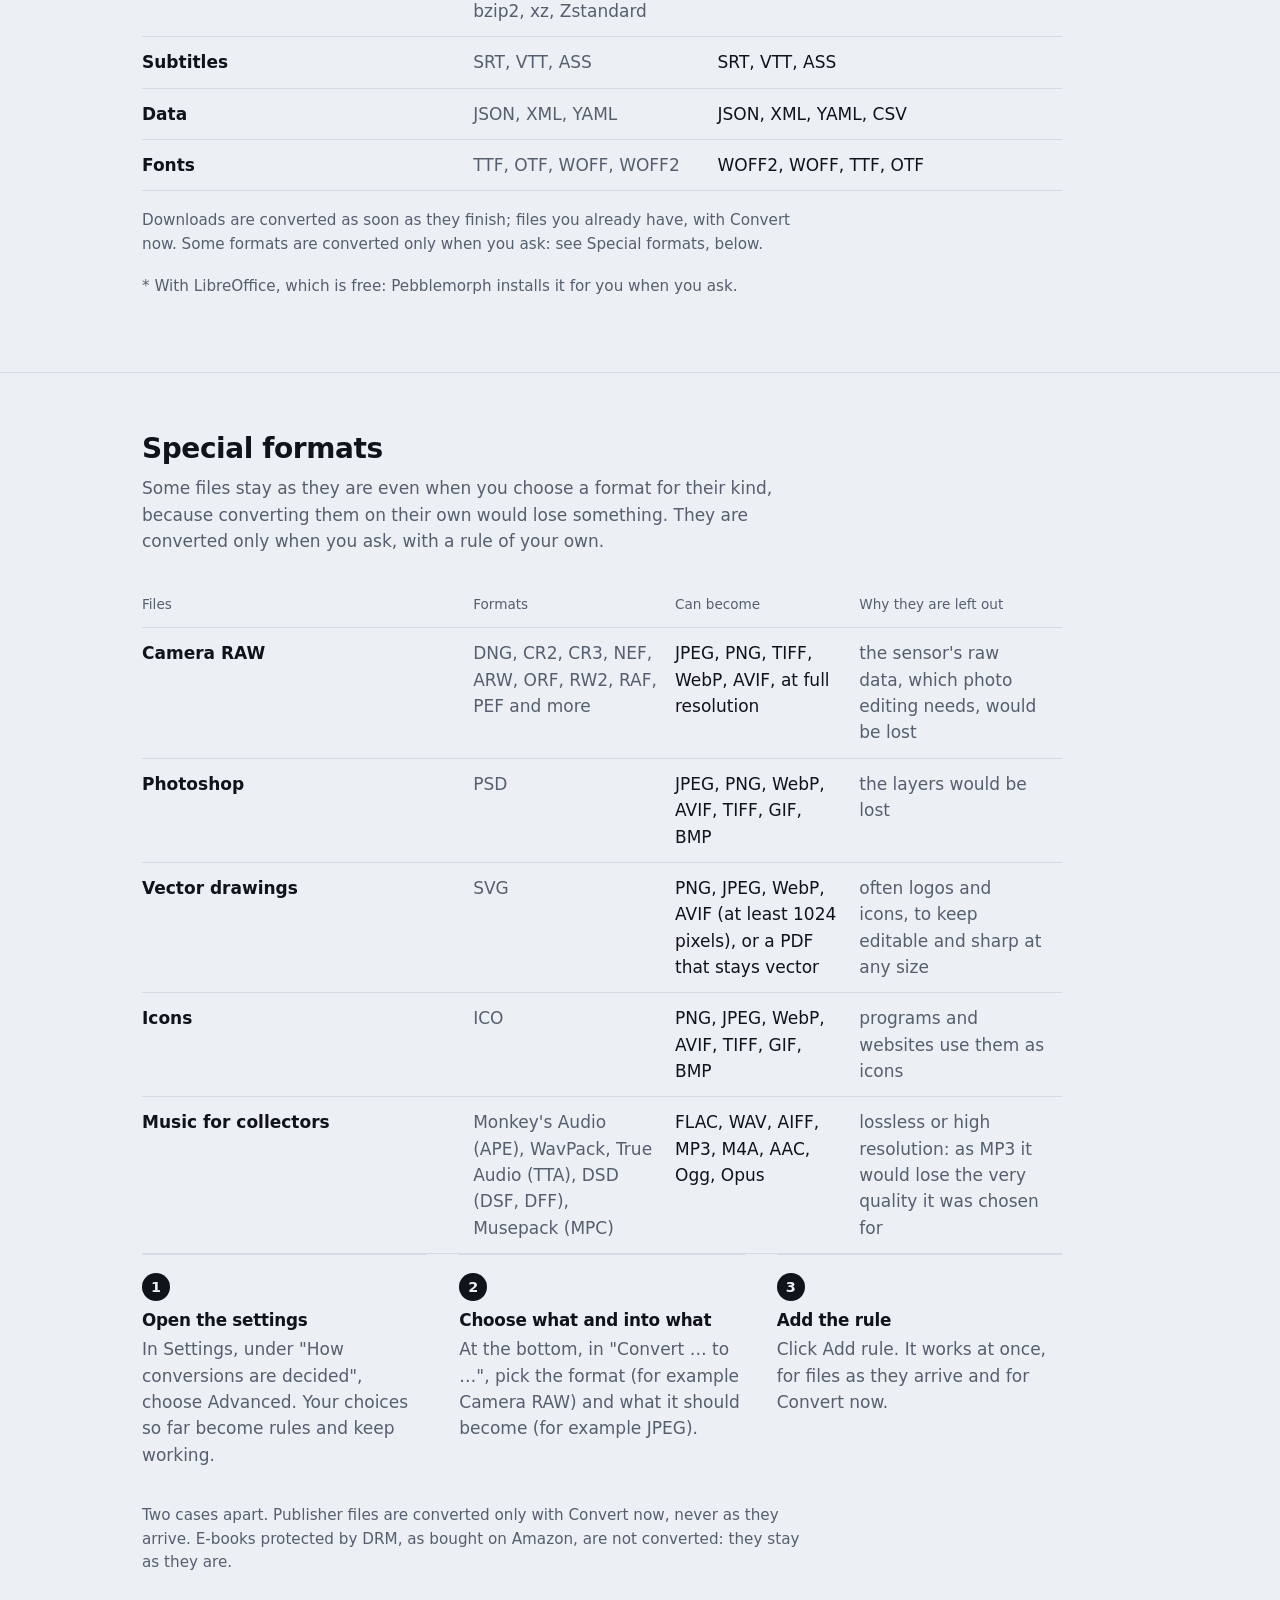
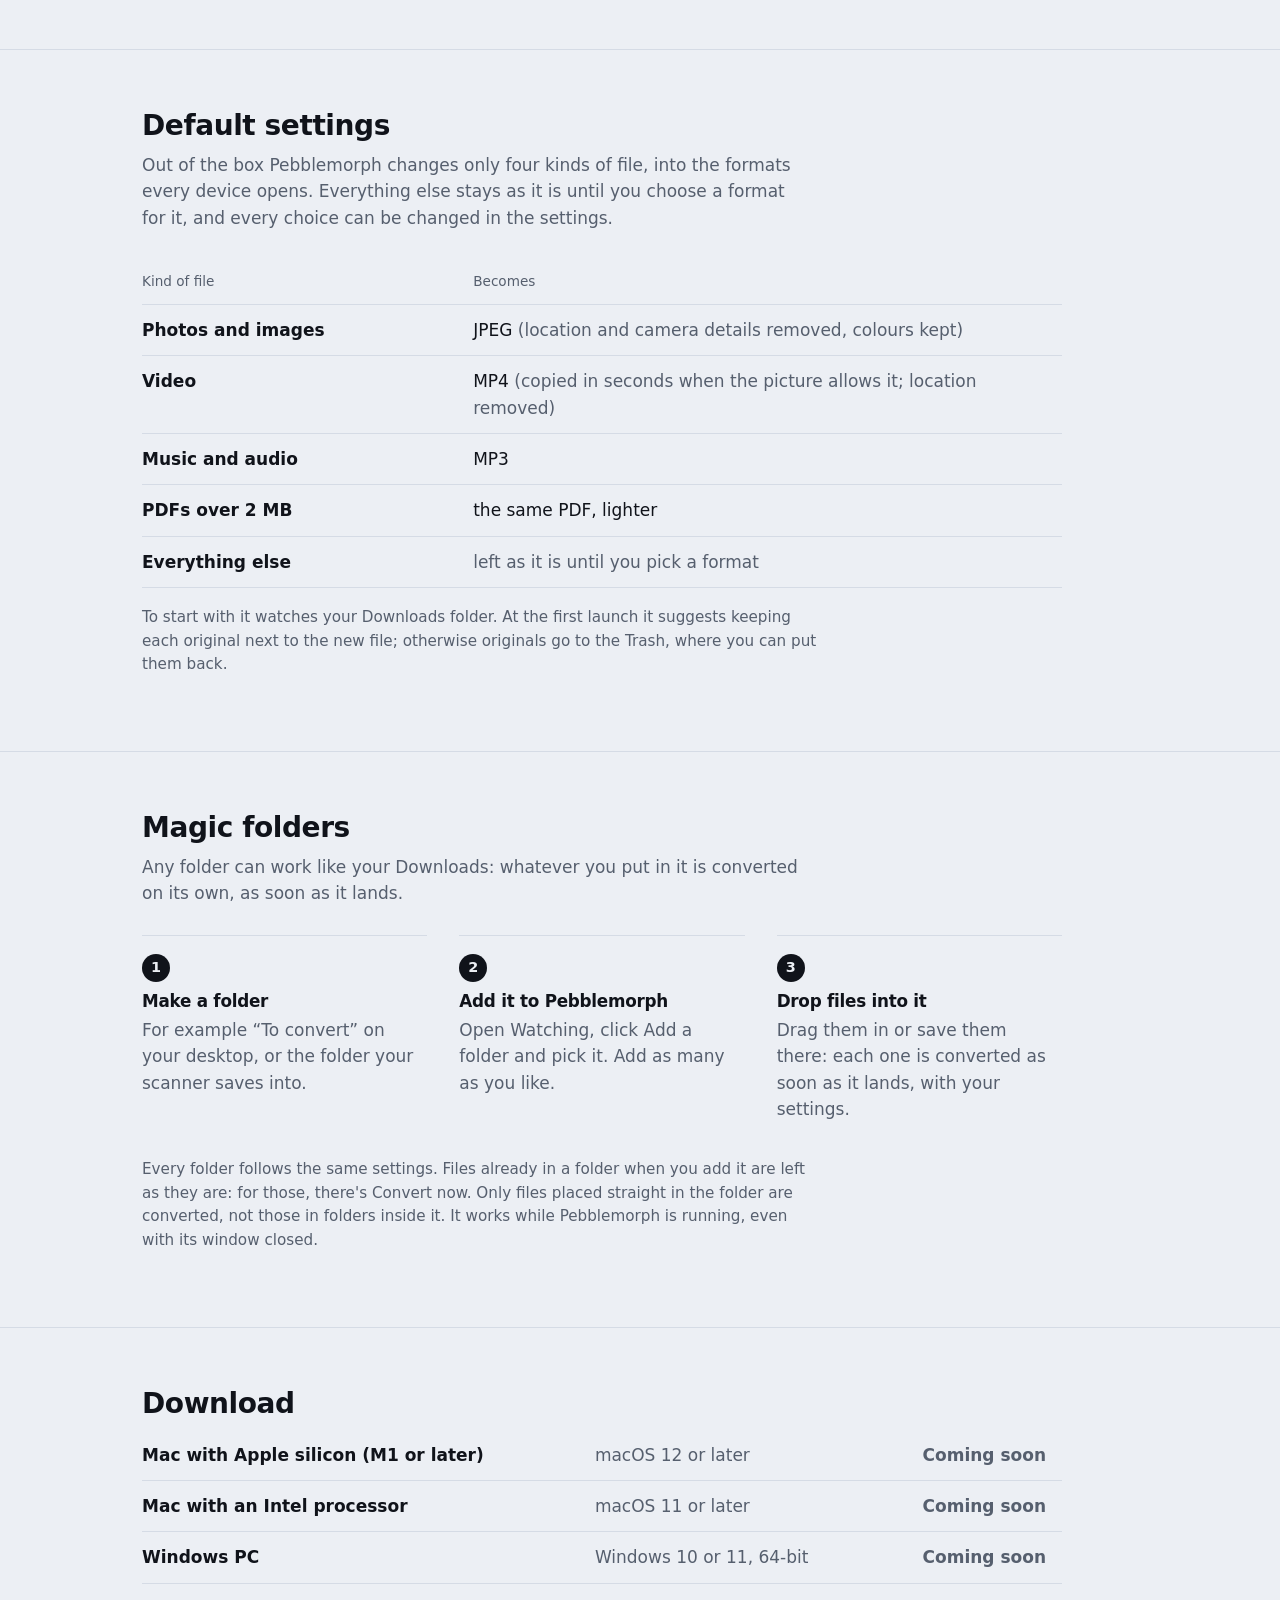
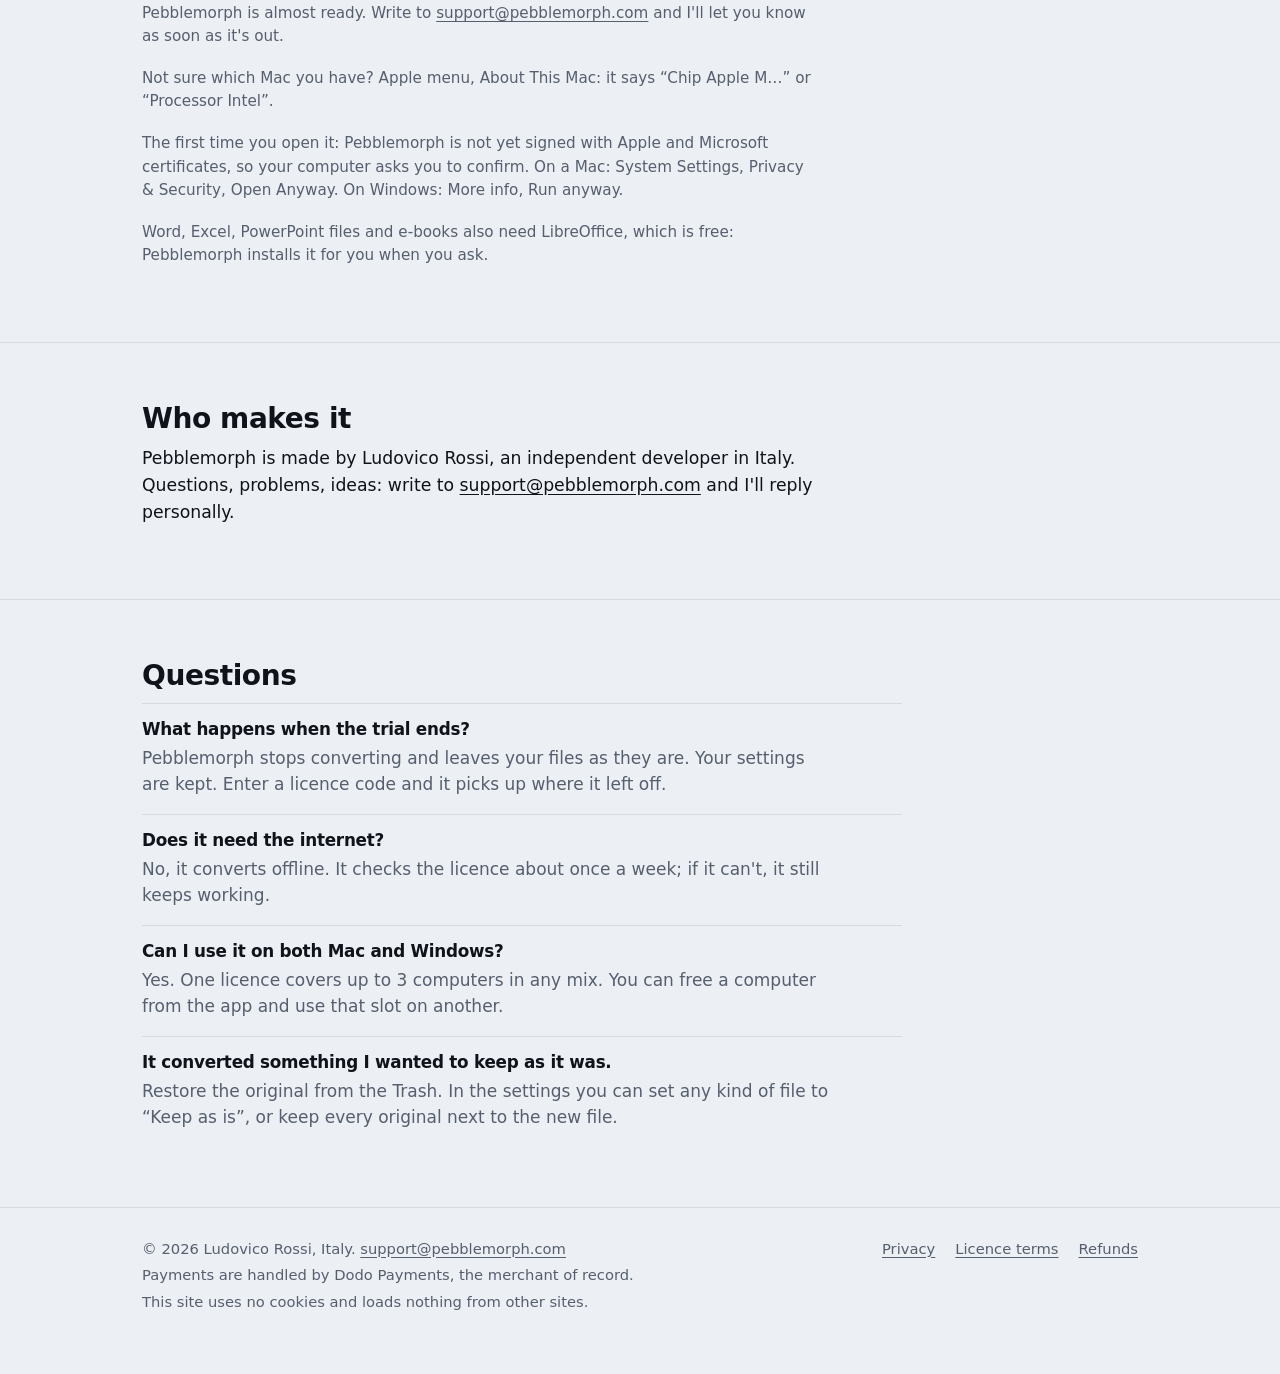
==== commit 2500a6a1: "No extra computers; special formats and how to convert them Dodo sets the activation limit per produ" ====
--- a/index.html
+++ b/index.html
@@ -66,7 +66,7 @@
     </div>
     <ul class="both">
       <li>Each licence covers 3 computers, Mac and Windows mixed.</li>
-      <li>Need more? Extra computers are €5 each, paid once, up to 10 per licence.</li>
+      <li>Need more? A second licence covers 3 more computers.</li>
       <li>Prices include VAT.</li>
       <li>Not convinced? Full refund within 14 days of any payment.</li>
     </ul>
@@ -112,8 +112,31 @@
         <tr><td>Fonts</td><td class="soft" data-label="From">TTF, OTF, WOFF, WOFF2</td><td data-label="Into">WOFF2, WOFF, TTF, OTF</td></tr>
       </tbody>
     </table>
-    <p class="note">Downloads are converted as soon as they finish; files you already have, with Convert now. Publisher files are converted only with Convert now, never as they arrive. E-books protected by DRM, as bought on Amazon, stay as they are. Camera RAW, Photoshop and SVG files, and music for collectors (APE, WavPack, TTA, DSD, Musepack), can be converted too, with a rule of your own in the advanced settings.</p>
+    <p class="note">Downloads are converted as soon as they finish; files you already have, with Convert now. Some formats are converted only when you ask: see Special formats, below.</p>
     <p class="note">* With LibreOffice, which is free: Pebblemorph installs it for you when you ask.</p>
+  </div>
+</section>
+
+<section class="block" id="special">
+  <div class="wrap">
+    <h2>Special formats</h2>
+    <p class="intro">Some files stay as they are even when you choose a format for their kind, because converting them on their own would lose something. They are converted only when you ask, with a rule of your own.</p>
+    <table class="table">
+      <thead><tr><th>Files</th><th>Formats</th><th>Can become</th><th>Why they are left out</th></tr></thead>
+      <tbody>
+        <tr><td>Camera RAW</td><td class="soft" data-label="Formats">DNG, CR2, CR3, NEF, ARW, ORF, RW2, RAF, PEF and more</td><td data-label="Can become">JPEG, PNG, TIFF, WebP, AVIF, at full resolution</td><td class="soft" data-label="Why">the sensor's raw data, which photo editing needs, would be lost</td></tr>
+        <tr><td>Photoshop</td><td class="soft" data-label="Formats">PSD</td><td data-label="Can become">JPEG, PNG, WebP, AVIF, TIFF, GIF, BMP</td><td class="soft" data-label="Why">the layers would be lost</td></tr>
+        <tr><td>Vector drawings</td><td class="soft" data-label="Formats">SVG</td><td data-label="Can become">PNG, JPEG, WebP, AVIF (at least 1024 pixels), or a PDF that stays vector</td><td class="soft" data-label="Why">often logos and icons, to keep editable and sharp at any size</td></tr>
+        <tr><td>Icons</td><td class="soft" data-label="Formats">ICO</td><td data-label="Can become">PNG, JPEG, WebP, AVIF, TIFF, GIF, BMP</td><td class="soft" data-label="Why">programs and websites use them as icons</td></tr>
+        <tr><td>Music for collectors</td><td class="soft" data-label="Formats">Monkey's Audio (APE), WavPack, True Audio (TTA), DSD (DSF, DFF), Musepack (MPC)</td><td data-label="Can become">FLAC, WAV, AIFF, MP3, M4A, AAC, Ogg, Opus</td><td class="soft" data-label="Why">lossless or high resolution: as MP3 it would lose the very quality it was chosen for</td></tr>
+      </tbody>
+    </table>
+    <ol class="steps">
+      <li><h3>Open the settings</h3><p>In Settings, under "How conversions are decided", choose Advanced. Your choices so far become rules and keep working.</p></li>
+      <li><h3>Choose what and into what</h3><p>At the bottom, in "Convert … to …", pick the format (for example Camera RAW) and what it should become (for example JPEG).</p></li>
+      <li><h3>Add the rule</h3><p>Click Add rule. It works at once, for files as they arrive and for Convert now.</p></li>
+    </ol>
+    <p class="note">Two cases apart. Publisher files are converted only with Convert now, never as they arrive. E-books protected by DRM, as bought on Amazon, are not converted: they stay as they are.</p>
   </div>
 </section>
 
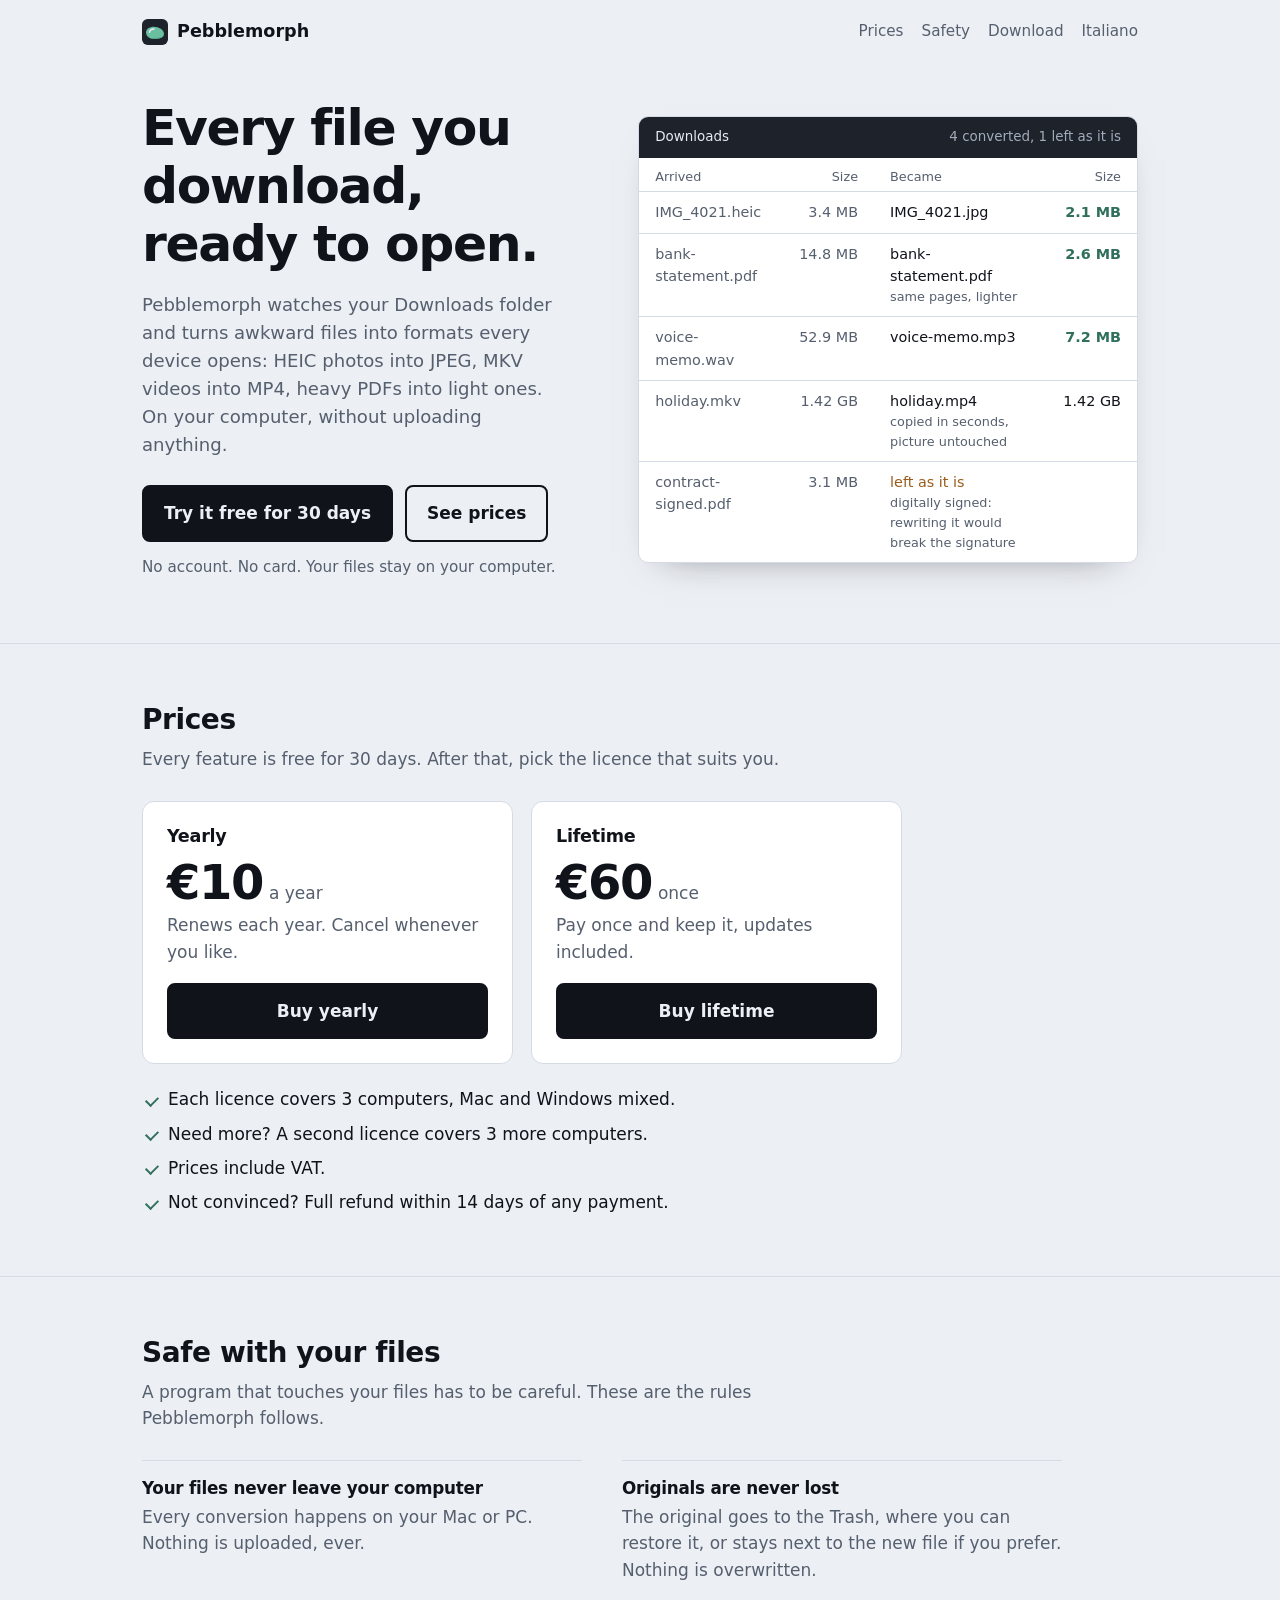
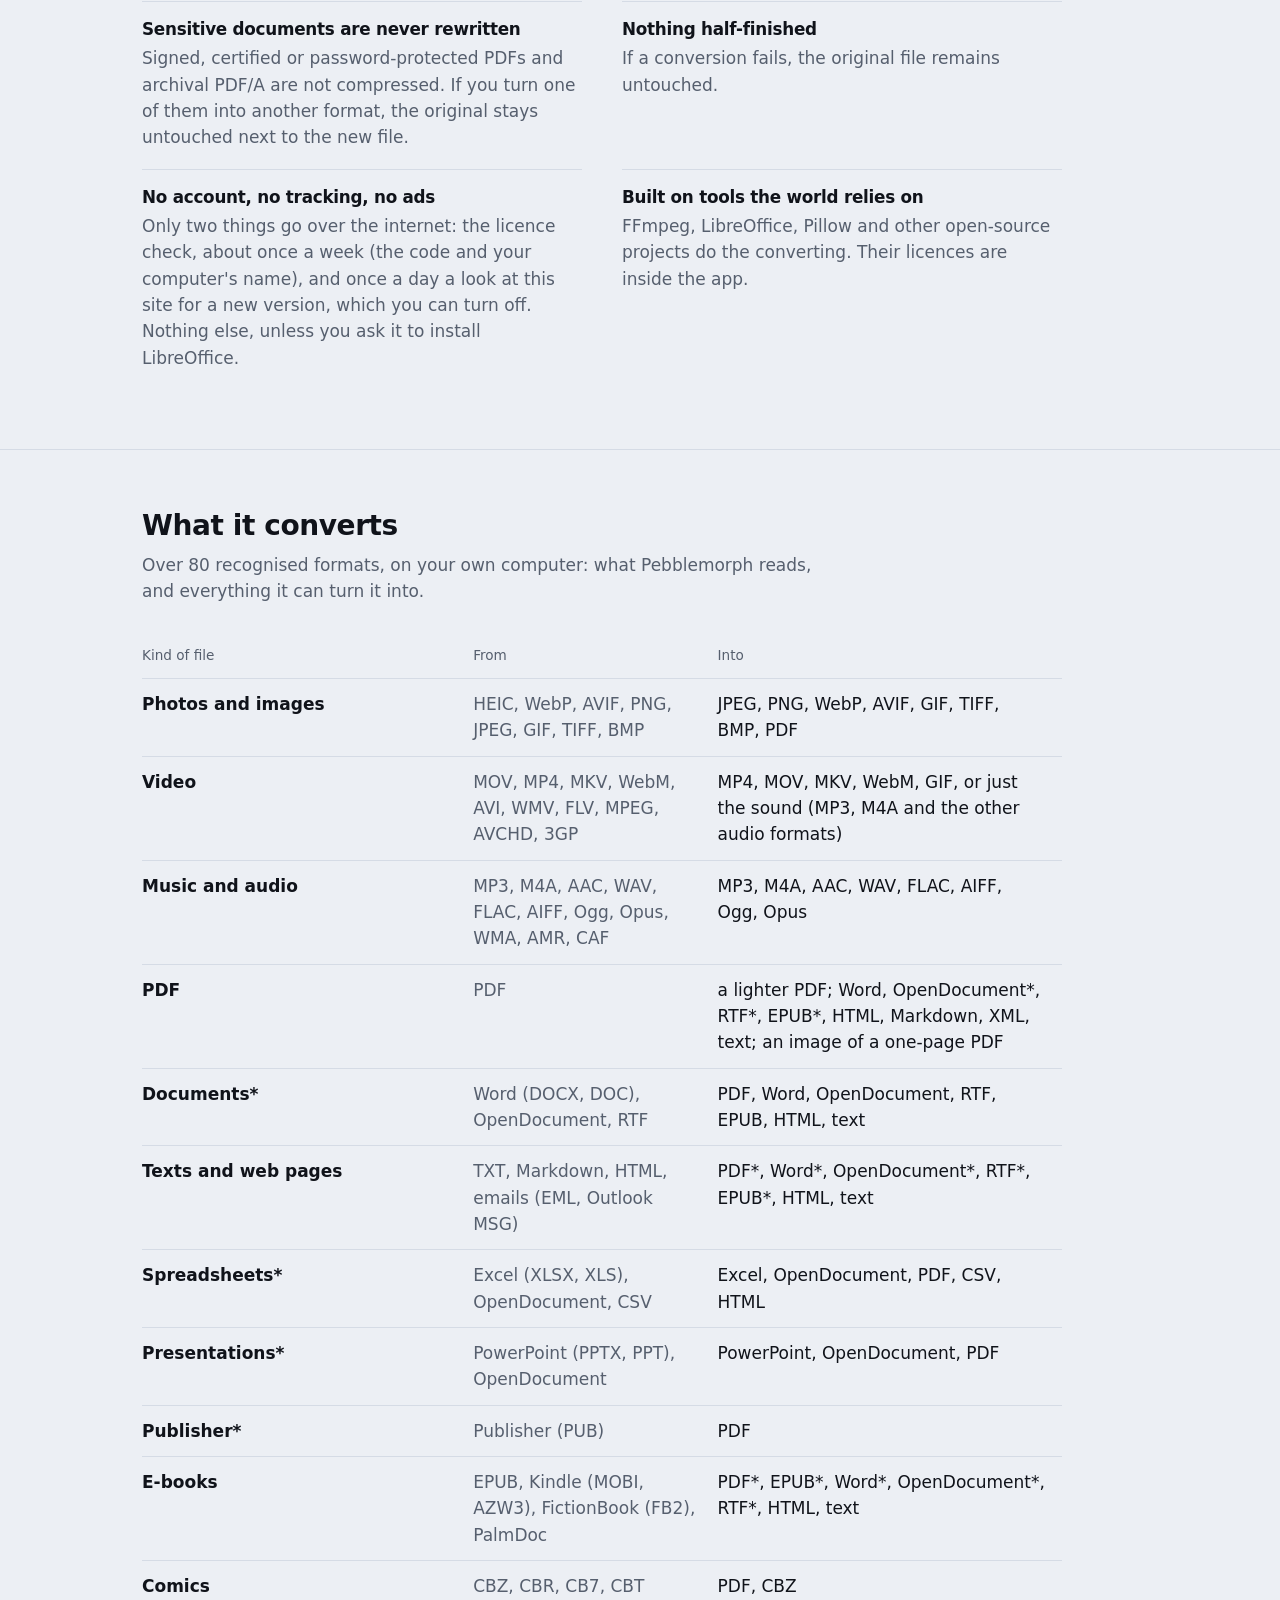
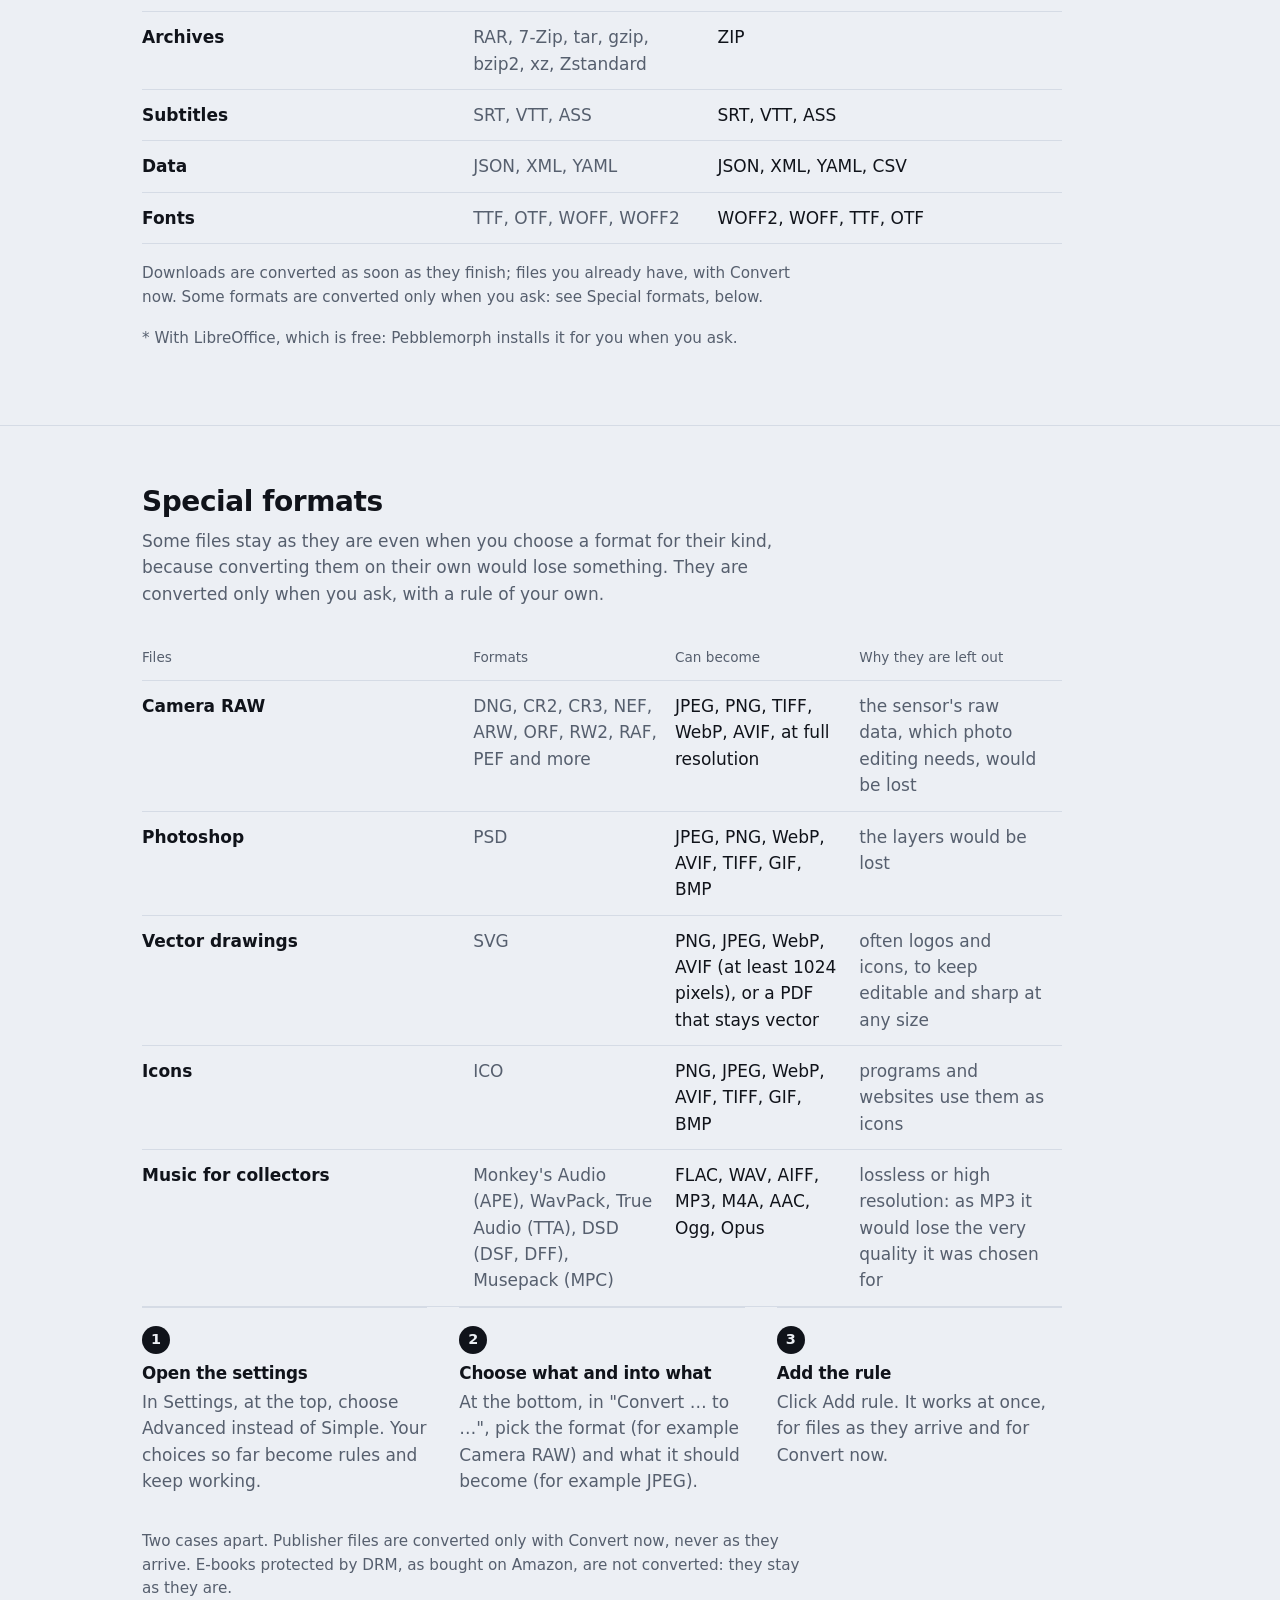
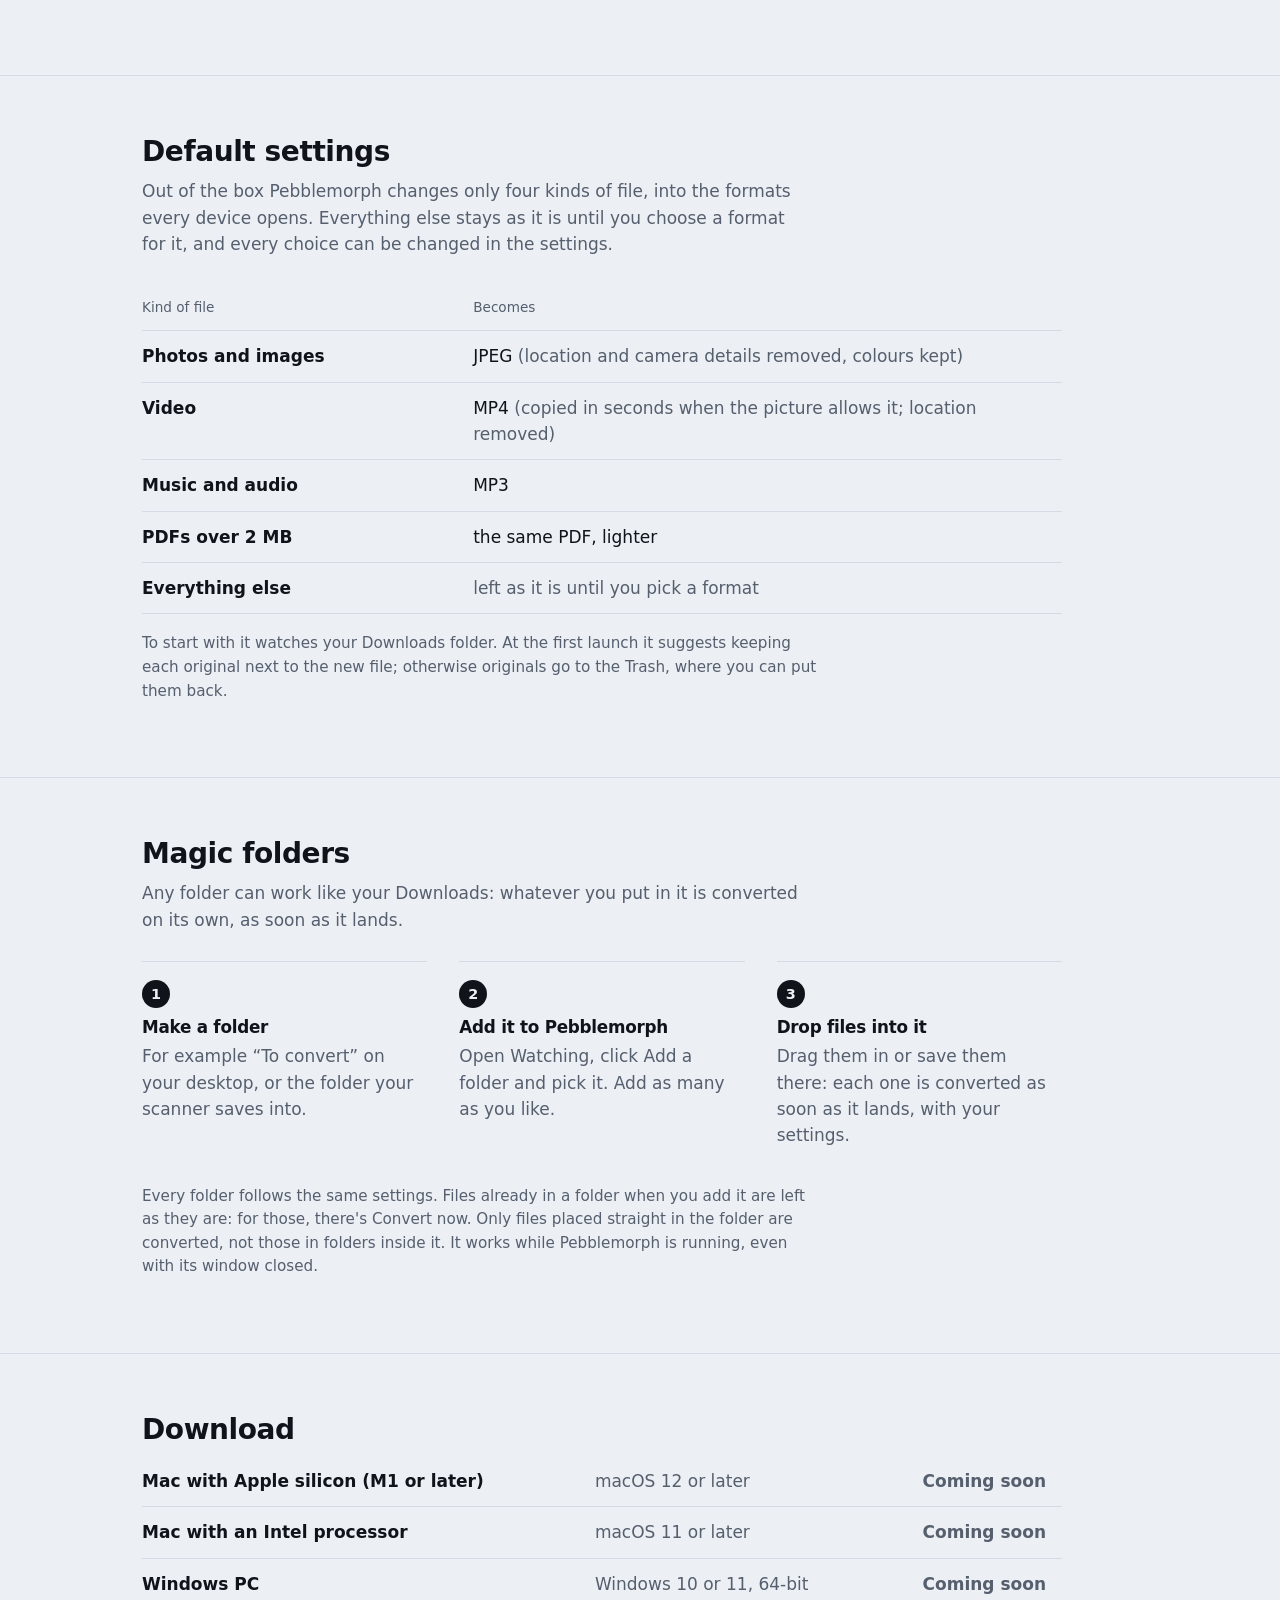
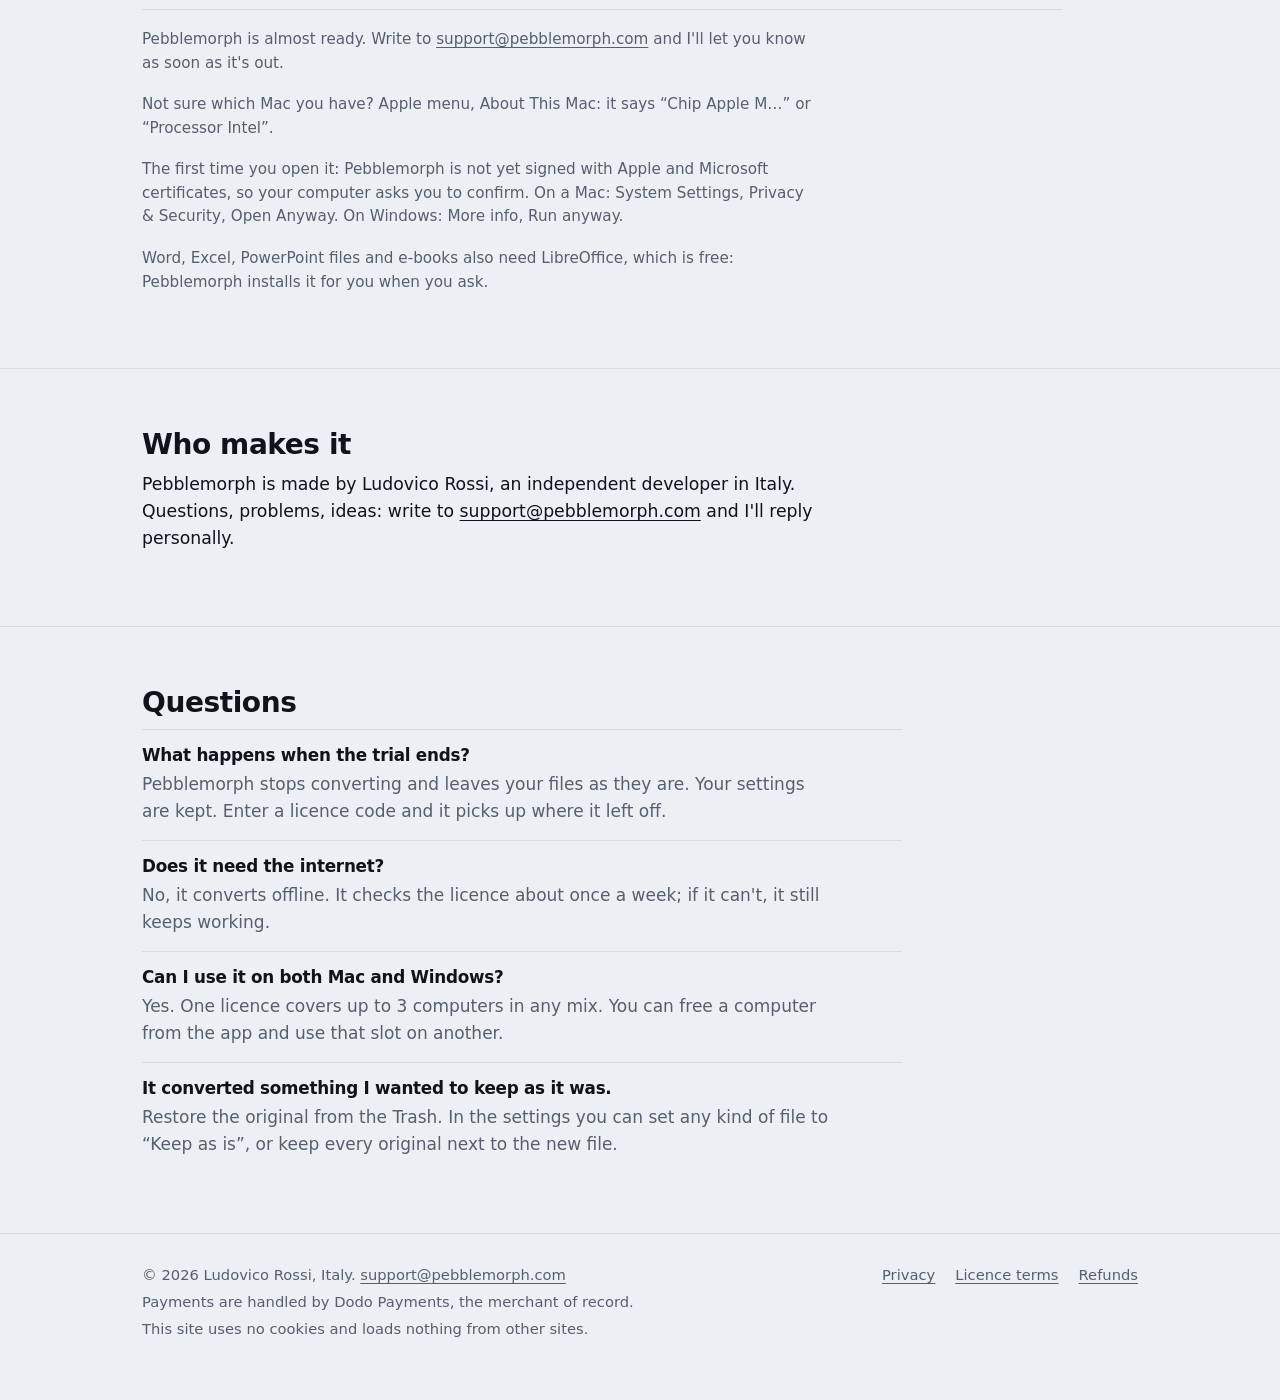
==== commit c6ace3f5: "version.txt: the number the app reads to tell of a new version Once a day Pebblemorph reads pebblemo" ====
--- a/index.html
+++ b/index.html
@@ -82,7 +82,7 @@
       <div><h3>Originals are never lost</h3><p>The original goes to the Trash, where you can restore it, or stays next to the new file if you prefer. Nothing is overwritten.</p></div>
       <div><h3>Sensitive documents are never rewritten</h3><p>Signed, certified or password-protected PDFs and archival PDF/A are not compressed. If you turn one of them into another format, the original stays untouched next to the new file.</p></div>
       <div><h3>Nothing half-finished</h3><p>If a conversion fails, the original file remains untouched.</p></div>
-      <div><h3>No account, no tracking, no ads</h3><p>Only the licence check goes over the internet, about once a week: the code and your computer's name. During the trial, nothing at all, unless you ask it to install LibreOffice.</p></div>
+      <div><h3>No account, no tracking, no ads</h3><p>Only two things go over the internet: the licence check, about once a week (the code and your computer's name), and once a day a look at this site for a new version, which you can turn off. Nothing else, unless you ask it to install LibreOffice.</p></div>
       <div><h3>Built on tools the world relies on</h3><p>FFmpeg, LibreOffice, Pillow and other open-source projects do the converting. Their licences are inside the app.</p></div>
     </div>
   </div>
@@ -132,7 +132,7 @@
       </tbody>
     </table>
     <ol class="steps">
-      <li><h3>Open the settings</h3><p>In Settings, under "How conversions are decided", choose Advanced. Your choices so far become rules and keep working.</p></li>
+      <li><h3>Open the settings</h3><p>In Settings, at the top, choose Advanced instead of Simple. Your choices so far become rules and keep working.</p></li>
       <li><h3>Choose what and into what</h3><p>At the bottom, in "Convert … to …", pick the format (for example Camera RAW) and what it should become (for example JPEG).</p></li>
       <li><h3>Add the rule</h3><p>Click Add rule. It works at once, for files as they arrive and for Convert now.</p></li>
     </ol>
